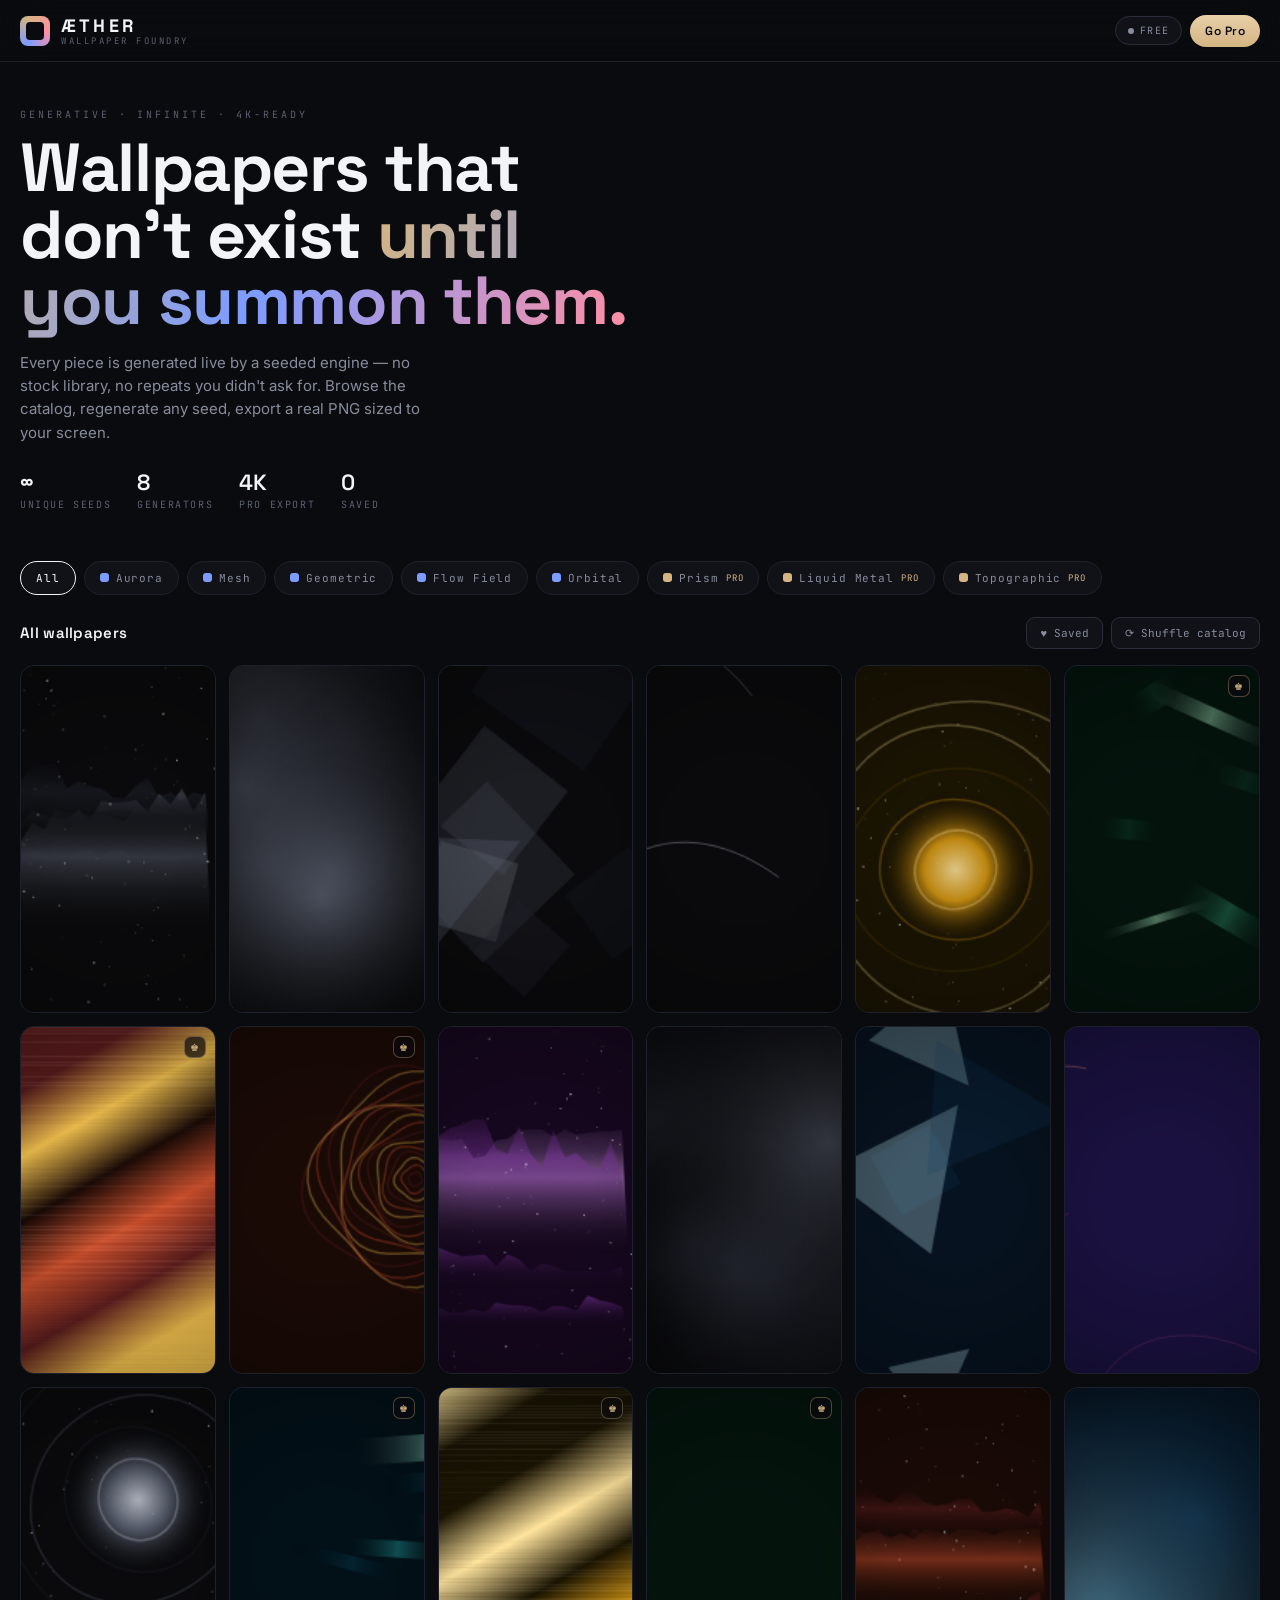
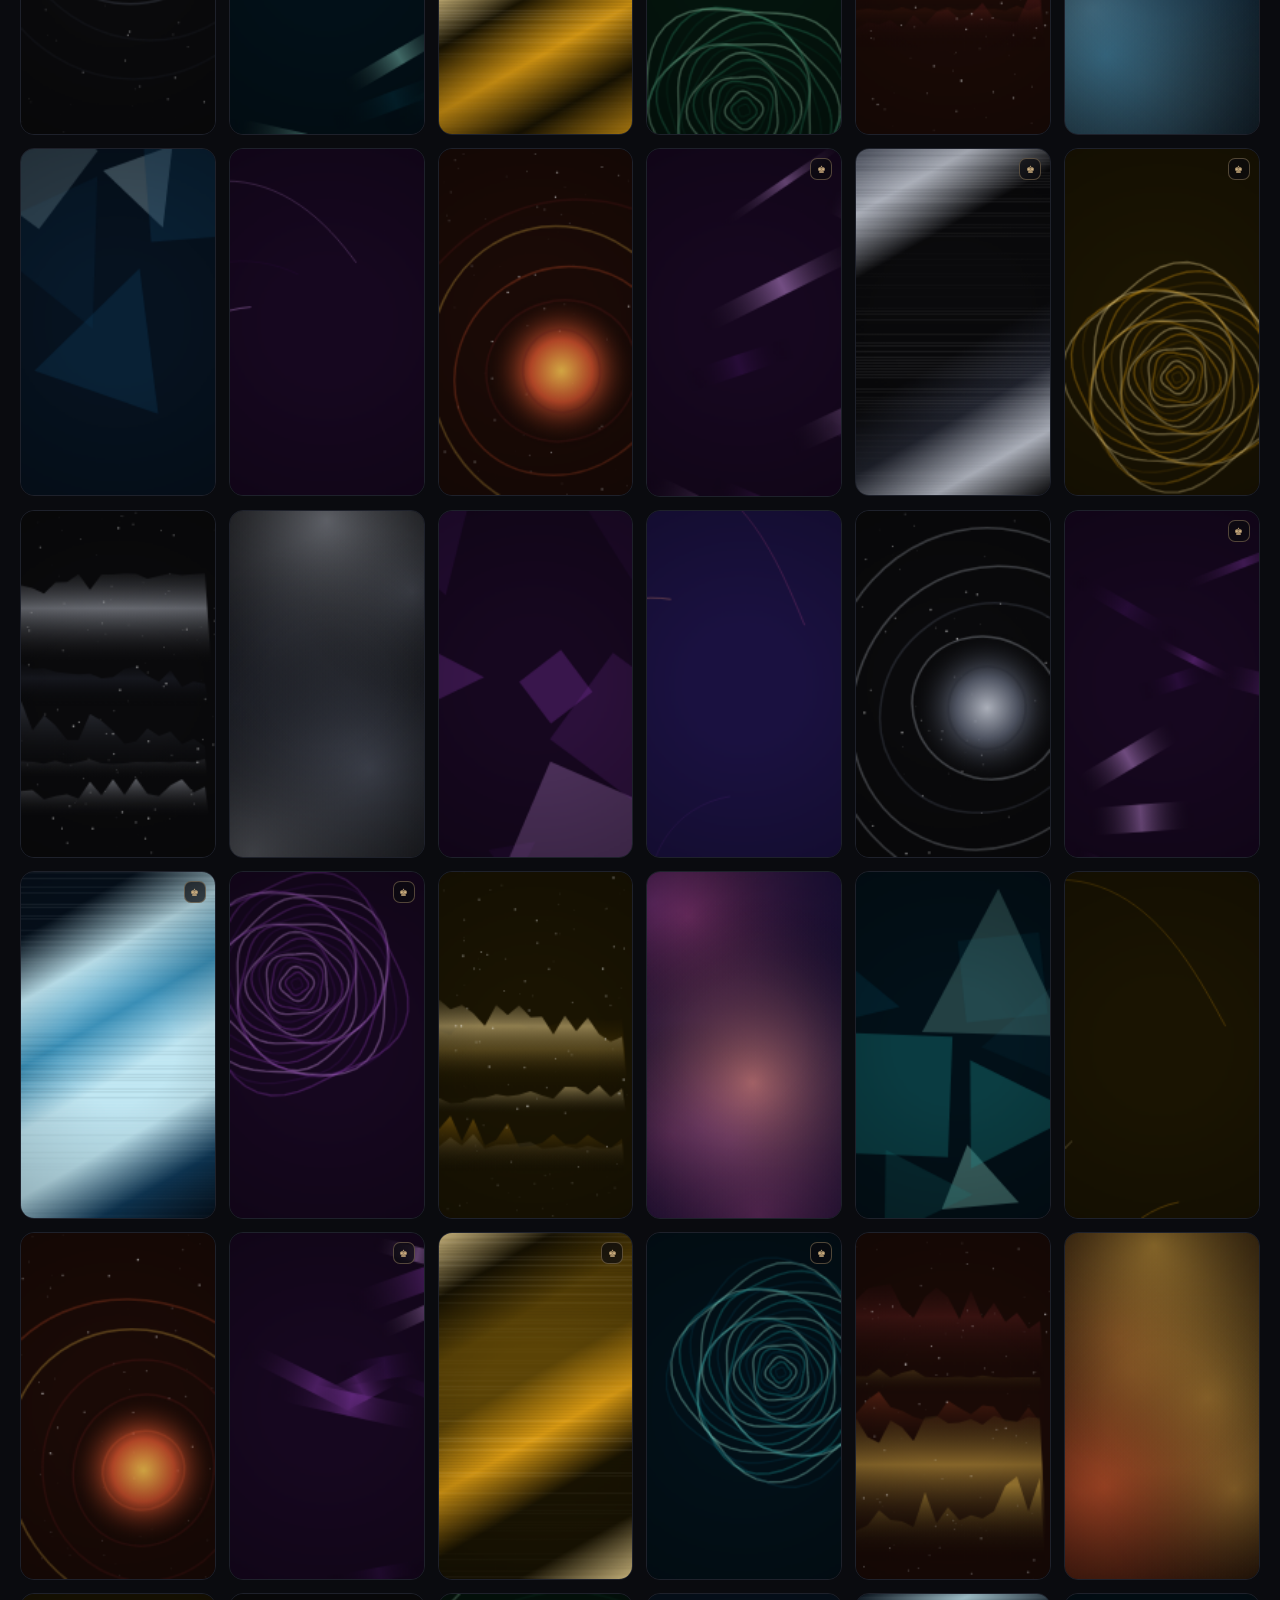
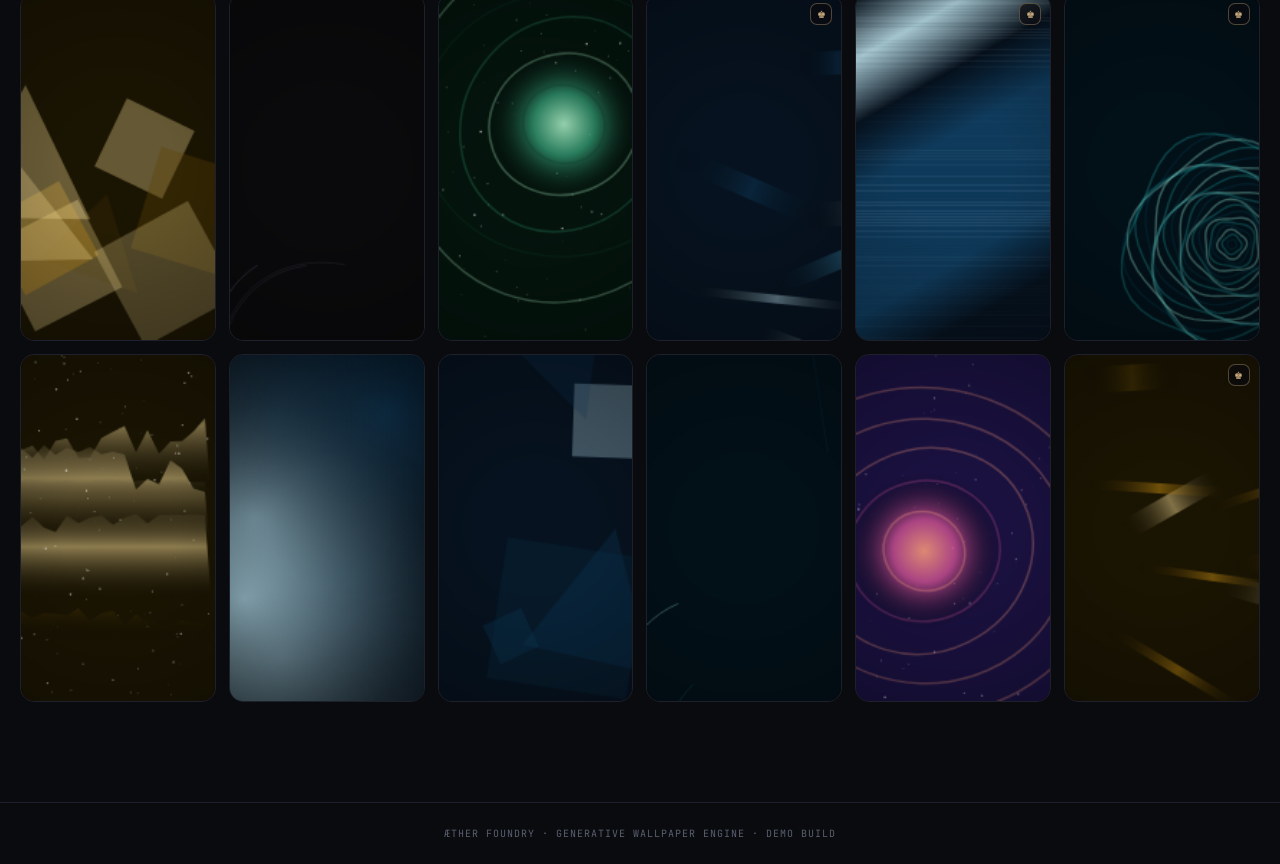
==== index.html @ 94f4d995 "Fix ÆTHER Wallpaper Foundry: load fonts and repair Saved view - Move the Google Fonts @import to the" ====
<!DOCTYPE html>
<html lang="en">
<head>
<meta charset="UTF-8">
<meta name="viewport" content="width=device-width, initial-scale=1.0">
<title>ÆTHER — Wallpaper Foundry</title>
<style>
  @import url('https://fonts.googleapis.com/css2?family=Space+Grotesk:wght@400;500;600;700&family=Inter:wght@400;500;600&family=JetBrains+Mono:wght@400;500&display=swap');
  :root{
    --bg:#0a0b0f; --bg2:#101218; --line:#1e212b; --line2:#2a2e3a;
    --ink:#f3f4f7; --mut:#878d9c; --mut2:#5a6070;
    --gold:#d4b483; --acc:#7c9cff;
    --rad:14px;
    --f-d:"Space Grotesk",-apple-system,sans-serif;
    --f-b:"Inter",-apple-system,sans-serif;
    --f-m:"JetBrains Mono",ui-monospace,monospace;
  }
  *{margin:0;padding:0;box-sizing:border-box}
  html{-webkit-text-size-adjust:100%}
  body{background:var(--bg);color:var(--ink);font-family:var(--f-b);overflow-x:hidden;-webkit-font-smoothing:antialiased}
  ::selection{background:var(--gold);color:#000}

  /* header */
  header{position:sticky;top:0;z-index:40;background:rgba(10,11,15,.82);backdrop-filter:blur(20px);border-bottom:1px solid var(--line);padding:14px 20px;display:flex;align-items:center;justify-content:space-between;gap:12px}
  .brand{display:flex;align-items:center;gap:11px}
  .logo{width:30px;height:30px;border-radius:8px;background:conic-gradient(from 210deg,#7c9cff,#d4b483,#ff8fa3,#7c9cff);position:relative}
  .logo::after{content:"";position:absolute;inset:6px;border-radius:4px;background:var(--bg)}
  .bname{font-family:var(--f-d);font-weight:700;font-size:18px;letter-spacing:.18em}
  .bsub{font-family:var(--f-m);font-size:9px;color:var(--mut2);letter-spacing:.28em;margin-top:-2px}
  .hbtns{display:flex;gap:8px;align-items:center}
  .pill{font-family:var(--f-m);font-size:10px;letter-spacing:.12em;padding:7px 12px;border-radius:99px;border:1px solid var(--line2);color:var(--mut);background:var(--bg2);display:flex;align-items:center;gap:6px}
  .pill.is-pro{border-color:var(--gold);color:var(--gold)}
  .upg{cursor:pointer;font-family:var(--f-d);font-weight:600;font-size:12px;letter-spacing:.04em;padding:8px 15px;border-radius:99px;border:none;color:#0a0b0f;background:linear-gradient(180deg,#e8d0a8,#d4b483);transition:transform .15s,box-shadow .2s}
  .upg:hover{transform:translateY(-1px);box-shadow:0 6px 22px -8px rgba(212,180,131,.6)}
  .upg:focus-visible,button:focus-visible,.chip:focus-visible{outline:2px solid var(--acc);outline-offset:2px}

  /* hero */
  .hero{padding:46px 20px 26px;max-width:1340px;margin:0 auto;position:relative}
  .eyebrow{font-family:var(--f-m);font-size:10px;letter-spacing:.3em;color:var(--mut2);margin-bottom:14px}
  h1{font-family:var(--f-d);font-weight:700;font-size:clamp(34px,7vw,68px);line-height:.98;letter-spacing:-.02em;max-width:14ch}
  h1 em{font-style:normal;background:linear-gradient(110deg,#d4b483,#7c9cff,#ff8fa3);-webkit-background-clip:text;background-clip:text;color:transparent}
  .lede{color:var(--mut);font-size:15px;max-width:48ch;margin-top:16px;line-height:1.55}
  .stats{display:flex;gap:26px;margin-top:24px;flex-wrap:wrap}
  .stat .n{font-family:var(--f-d);font-weight:600;font-size:22px}
  .stat .l{font-family:var(--f-m);font-size:10px;letter-spacing:.16em;color:var(--mut2);margin-top:2px}

  /* category rail */
  .rail{display:flex;gap:8px;padding:6px 20px 0;max-width:1340px;margin:18px auto 0;overflow-x:auto;scrollbar-width:none}
  .rail::-webkit-scrollbar{display:none}
  .chip{flex:none;cursor:pointer;font-family:var(--f-m);font-size:11px;letter-spacing:.08em;padding:9px 15px;border-radius:99px;border:1px solid var(--line);background:var(--bg2);color:var(--mut);white-space:nowrap;transition:.18s;display:flex;align-items:center;gap:7px}
  .chip[data-on="1"]{color:var(--ink);border-color:var(--ink)}
  .chip .lk{font-size:9px;color:var(--gold)}
  .chip .sw{width:9px;height:9px;border-radius:3px}

  /* grid */
  .wrap{max-width:1340px;margin:0 auto;padding:22px 20px 90px}
  .bar{display:flex;align-items:center;justify-content:space-between;margin-bottom:16px;gap:12px;flex-wrap:wrap}
  .bar h2{font-family:var(--f-d);font-weight:600;font-size:15px;letter-spacing:.02em}
  .bar .ct{font-family:var(--f-m);font-size:11px;color:var(--mut2)}
  .ctrl{display:flex;gap:8px}
  .gbtn{cursor:pointer;font-family:var(--f-m);font-size:11px;padding:8px 13px;border-radius:9px;border:1px solid var(--line2);background:var(--bg2);color:var(--mut);transition:.15s}
  .gbtn:hover{color:var(--ink);border-color:var(--ink)}
  .gbtn[data-on="1"]{color:var(--ink);border-color:var(--ink)}
  .grid{display:grid;grid-template-columns:repeat(auto-fill,minmax(168px,1fr));gap:13px}
  .card{position:relative;aspect-ratio:9/16;border-radius:var(--rad);overflow:hidden;cursor:pointer;border:1px solid var(--line);background:var(--bg2);transition:transform .2s,border-color .2s}
  .card:hover{transform:translateY(-3px);border-color:var(--line2)}
  .card canvas{width:100%;height:100%;display:block}
  .card .meta{position:absolute;left:0;right:0;bottom:0;padding:9px 10px;background:linear-gradient(0deg,rgba(0,0,0,.72),transparent);display:flex;justify-content:space-between;align-items:flex-end;opacity:0;transition:.2s}
  .card:hover .meta{opacity:1}
  .card .id{font-family:var(--f-m);font-size:10px;letter-spacing:.06em}
  .card .tg{font-family:var(--f-m);font-size:8.5px;color:var(--gold);letter-spacing:.1em}
  .card .lock{position:absolute;top:9px;right:9px;width:22px;height:22px;border-radius:7px;background:rgba(10,11,15,.7);backdrop-filter:blur(6px);display:grid;place-items:center;font-size:10px;color:var(--gold);border:1px solid rgba(212,180,131,.35)}
  .card .fav{position:absolute;top:9px;left:9px;width:22px;height:22px;border-radius:7px;background:rgba(10,11,15,.55);backdrop-filter:blur(6px);display:grid;place-items:center;font-size:11px;opacity:0;transition:.15s;color:#fff}
  .card:hover .fav{opacity:1}
  .card .fav[data-f="1"]{opacity:1;color:#ff8fa3}
  .sentinel{height:10px}

  /* modal */
  .ov{position:fixed;inset:0;z-index:60;background:rgba(5,6,9,.86);backdrop-filter:blur(10px);display:none;align-items:center;justify-content:center;padding:20px}
  .ov[data-open="1"]{display:flex}
  .sheet{width:min(940px,100%);max-height:92vh;background:var(--bg2);border:1px solid var(--line2);border-radius:18px;overflow:hidden;display:grid;grid-template-columns:1fr 300px}
  .pv{background:#000;display:grid;place-items:center;position:relative;min-height:300px}
  .pv canvas{max-width:100%;max-height:88vh;display:block}
  .info{padding:22px;display:flex;flex-direction:column;gap:16px;overflow-y:auto}
  .info h3{font-family:var(--f-d);font-weight:600;font-size:19px;letter-spacing:.01em}
  .kv{display:flex;justify-content:space-between;font-family:var(--f-m);font-size:11px;padding:9px 0;border-bottom:1px solid var(--line)}
  .kv span:first-child{color:var(--mut2)}
  .res{display:grid;grid-template-columns:1fr 1fr;gap:8px}
  .ro{cursor:pointer;border:1px solid var(--line2);background:var(--bg);border-radius:10px;padding:11px;text-align:left;transition:.15s;position:relative}
  .ro:hover{border-color:var(--ink)}
  .ro .rl{font-family:var(--f-d);font-weight:600;font-size:13px}
  .ro .rd{font-family:var(--f-m);font-size:9.5px;color:var(--mut2);margin-top:3px}
  .ro .pr{position:absolute;top:9px;right:9px;font-size:9px;color:var(--gold)}
  .ro.locked{opacity:.55}
  .dl{cursor:pointer;width:100%;font-family:var(--f-d);font-weight:600;font-size:14px;padding:13px;border-radius:11px;border:none;background:var(--ink);color:#0a0b0f;transition:.15s}
  .dl:hover{background:#fff}
  .row2{display:flex;gap:8px}
  .gst{flex:1;cursor:pointer;font-family:var(--f-m);font-size:11px;padding:11px;border-radius:10px;border:1px solid var(--line2);background:var(--bg);color:var(--mut);transition:.15s}
  .gst:hover{color:var(--ink);border-color:var(--ink)}
  .x{position:absolute;top:13px;right:13px;z-index:2;cursor:pointer;width:30px;height:30px;border-radius:9px;background:rgba(10,11,15,.6);border:1px solid var(--line2);color:var(--ink);font-size:15px;display:grid;place-items:center}

  /* paywall */
  .pw{width:min(440px,100%);background:var(--bg2);border:1px solid var(--gold);border-radius:18px;overflow:hidden;position:relative}
  .pw .top{padding:26px 24px 20px;background:radial-gradient(120% 90% at 50% 0%,rgba(212,180,131,.16),transparent);text-align:center}
  .pw .crown{font-size:26px}
  .pw h3{font-family:var(--f-d);font-weight:700;font-size:23px;margin-top:8px;letter-spacing:.01em}
  .pw .sub{color:var(--mut);font-size:13px;margin-top:6px}
  .pw .feats{padding:4px 24px 8px;display:flex;flex-direction:column;gap:11px}
  .feat{display:flex;gap:11px;align-items:flex-start;font-size:13px;color:var(--ink)}
  .feat .ic{color:var(--gold);font-family:var(--f-m);margin-top:1px}
  .feat small{color:var(--mut2);display:block;font-size:11px;margin-top:1px}
  .plans{padding:14px 24px;display:flex;flex-direction:column;gap:9px}
  .plan{cursor:pointer;border:1px solid var(--line2);background:var(--bg);border-radius:12px;padding:13px 15px;display:flex;justify-content:space-between;align-items:center;transition:.15s}
  .plan[data-sel="1"]{border-color:var(--gold);background:rgba(212,180,131,.07)}
  .plan .pn{font-family:var(--f-d);font-weight:600;font-size:14px}
  .plan .pp small{color:var(--mut2);font-family:var(--f-m);font-size:10px}
  .plan .pp b{font-family:var(--f-d);font-size:16px}
  .plan .tag{font-family:var(--f-m);font-size:8.5px;color:var(--gold);border:1px solid var(--gold);border-radius:99px;padding:2px 7px;letter-spacing:.1em}
  .pw .cta{margin:6px 24px 14px;cursor:pointer;width:calc(100% - 48px);font-family:var(--f-d);font-weight:700;font-size:15px;padding:14px;border-radius:12px;border:none;color:#0a0b0f;background:linear-gradient(180deg,#e8d0a8,#d4b483)}
  .pw .fine{text-align:center;font-size:10.5px;color:var(--mut2);padding:0 24px 20px;line-height:1.5}

  .toast{position:fixed;bottom:22px;left:50%;transform:translateX(-50%) translateY(20px);background:var(--ink);color:#0a0b0f;font-family:var(--f-d);font-weight:600;font-size:13px;padding:12px 20px;border-radius:99px;z-index:80;opacity:0;transition:.25s;pointer-events:none;display:flex;gap:8px;align-items:center}
  .toast[data-on="1"]{opacity:1;transform:translateX(-50%) translateY(0)}

  footer{border-top:1px solid var(--line);padding:24px 20px;text-align:center;font-family:var(--f-m);font-size:10px;color:var(--mut2);letter-spacing:.1em}

  @media(max-width:680px){
    .sheet{grid-template-columns:1fr;max-height:94vh}
    .pv{min-height:auto;max-height:46vh}
    .pv canvas{max-height:46vh}
    .grid{grid-template-columns:repeat(auto-fill,minmax(140px,1fr));gap:10px}
    .stats{gap:18px}
  }
  @media(prefers-reduced-motion:reduce){*{transition:none!important;animation:none!important}}
</style>
</head>
<body>

<header>
  <div class="brand">
    <div class="logo"></div>
    <div>
      <div class="bname">ÆTHER</div>
      <div class="bsub">WALLPAPER FOUNDRY</div>
    </div>
  </div>
  <div class="hbtns">
    <div class="pill" id="statePill"><span class="sw" style="width:6px;height:6px;border-radius:99px;background:var(--mut)"></span> FREE</div>
    <button class="upg" id="upgBtn">Go Pro</button>
  </div>
</header>

<section class="hero">
  <div class="eyebrow">GENERATIVE · INFINITE · 4K-READY</div>
  <h1>Wallpapers that don't exist <em>until you summon them.</em></h1>
  <p class="lede">Every piece is generated live by a seeded engine — no stock library, no repeats you didn't ask for. Browse the catalog, regenerate any seed, export a real PNG sized to your screen.</p>
  <div class="stats">
    <div class="stat"><div class="n">∞</div><div class="l">UNIQUE SEEDS</div></div>
    <div class="stat"><div class="n" id="catCount">6</div><div class="l">GENERATORS</div></div>
    <div class="stat"><div class="n">4K</div><div class="l">PRO EXPORT</div></div>
    <div class="stat"><div class="n" id="favCount">0</div><div class="l">SAVED</div></div>
  </div>
</section>

<div class="rail" id="rail"></div>

<div class="wrap">
  <div class="bar">
    <div>
      <h2 id="secTitle">All wallpapers</h2>
    </div>
    <div class="ctrl">
      <button class="gbtn" id="favBtn">♥ Saved</button>
      <button class="gbtn" id="shuffleBtn">⟳ Shuffle catalog</button>
    </div>
  </div>
  <div class="grid" id="grid"></div>
  <div class="sentinel" id="sentinel"></div>
</div>

<!-- preview modal -->
<div class="ov" id="ov">
  <div class="sheet" id="sheet">
    <div class="pv">
      <button class="x" id="closeBtn">✕</button>
      <canvas id="pvCanvas"></canvas>
    </div>
    <div class="info">
      <div>
        <div class="tg" id="iTag" style="font-family:var(--f-m);font-size:9px;color:var(--gold);letter-spacing:.16em"></div>
        <h3 id="iName">—</h3>
      </div>
      <div>
        <div class="kv"><span>Seed</span><span id="iSeed">—</span></div>
        <div class="kv"><span>Generator</span><span id="iGen">—</span></div>
        <div class="kv"><span>Palette</span><span id="iPal">—</span></div>
      </div>
      <div>
        <div style="font-family:var(--f-m);font-size:10px;letter-spacing:.14em;color:var(--mut2);margin-bottom:8px">EXPORT RESOLUTION</div>
        <div class="res" id="resGrid"></div>
      </div>
      <button class="dl" id="dlBtn">Download wallpaper</button>
      <div class="row2">
        <button class="gst" id="regenBtn">⟳ Regenerate seed</button>
        <button class="gst" id="favBtn2">♥ Save</button>
      </div>
    </div>
  </div>
</div>

<!-- paywall -->
<div class="ov" id="pwOv">
  <div class="pw">
    <button class="x" id="pwClose">✕</button>
    <div class="top">
      <div class="crown">♚</div>
      <h3>ÆTHER Pro</h3>
      <div class="sub">Unlock the full foundry.</div>
    </div>
    <div class="feats">
      <div class="feat"><span class="ic">✦</span><div>4K & 8K export<small>Free tops out at screen-res 1080p</small></div></div>
      <div class="feat"><span class="ic">✦</span><div>3 exclusive generator packs<small>Prism, Liquid Metal & Topographic</small></div></div>
      <div class="feat"><span class="ic">✦</span><div>No watermark, unlimited saves<small>Yours to keep, anywhere</small></div></div>
    </div>
    <div class="plans" id="plans">
      <div class="plan" data-plan="month" data-sel="0">
        <div class="pn">Monthly</div>
        <div class="pp"><b>$3.99</b><small>/mo</small></div>
      </div>
      <div class="plan" data-plan="year" data-sel="1">
        <div class="pn">Yearly <span class="tag">SAVE 58%</span></div>
        <div class="pp"><b>$19.99</b><small>/yr</small></div>
      </div>
      <div class="plan" data-plan="life" data-sel="0">
        <div class="pn">Lifetime</div>
        <div class="pp"><b>$39.99</b><small>once</small></div>
      </div>
    </div>
    <button class="cta" id="pwCta">Unlock Pro</button>
    <div class="fine">Demo build — no real payment is processed. “Unlock” simulates a successful purchase so you can try every Pro feature.</div>
  </div>
</div>

<div class="toast" id="toast"></div>

<footer>ÆTHER FOUNDRY · GENERATIVE WALLPAPER ENGINE · DEMO BUILD</footer>

<script>
/* ---------- seeded RNG ---------- */
function mulberry32(a){return function(){a|=0;a=a+0x6D2B79F5|0;let t=Math.imul(a^a>>>15,1|a);t=t+Math.imul(t^t>>>7,61|t)^t;return((t^t>>>14)>>>0)/4294967296}}
function rngFor(seed){let h=2166136261;const s=String(seed);for(let i=0;i<s.length;i++){h^=s.charCodeAt(i);h=Math.imul(h,16777619)}return mulberry32(h>>>0)}

/* ---------- palettes ---------- */
const PALETTES=[
  {n:"Nebula",c:["#1a1140","#5b2a86","#c44d8f","#ff9e7d"]},
  {n:"Glacier",c:["#06121f","#0f3b5c","#3a8fb7","#bfe6f2"]},
  {n:"Ember",c:["#1a0a06","#5c1d1d","#c94f2c","#f2c14e"]},
  {n:"Verdant",c:["#04140d","#0e3b2a","#2f8f6b","#aef0c8"]},
  {n:"Monolith",c:["#0a0a0c","#222530","#5a6070","#c7ccd8"]},
  {n:"Orchid",c:["#16071f","#3d1457","#8a3ab0","#e6a6ff"]},
  {n:"Solar",c:["#1a1402","#5c4406","#d99a13","#ffe49c"]},
  {n:"Tidal",c:["#021018","#073a4a","#1f9c9c","#9ef2e0"]},
];

/* ---------- generators ---------- */
const GENS={
  aurora:(ctx,w,h,rng,pal)=>{
    g(ctx,w,h,pal[0]);
    for(let i=0;i<5;i++){
      const cy=h*(0.2+rng()*0.6), amp=h*(0.08+rng()*0.16), col=pal[1+Math.floor(rng()*3)];
      const grd=ctx.createLinearGradient(0,cy-amp,0,cy+amp);
      grd.addColorStop(0,"transparent");grd.addColorStop(.5,col);grd.addColorStop(1,"transparent");
      ctx.globalAlpha=.5;ctx.fillStyle=grd;ctx.beginPath();ctx.moveTo(0,cy);
      for(let x=0;x<=w;x+=8){ctx.lineTo(x,cy+Math.sin(x*0.006+i*1.7+rng())*amp*0.6)}
      ctx.lineTo(w,cy+amp*2);ctx.lineTo(0,cy+amp*2);ctx.closePath();ctx.fill();
    }
    ctx.globalAlpha=1;stars(ctx,w,h,rng,140);
  },
  mesh:(ctx,w,h,rng,pal)=>{
    g(ctx,w,h,pal[0]);
    for(let i=0;i<7;i++){
      const x=rng()*w,y=rng()*h,r=(0.3+rng()*0.5)*Math.max(w,h),col=pal[1+Math.floor(rng()*3)];
      const grd=ctx.createRadialGradient(x,y,0,x,y,r);
      grd.addColorStop(0,col);grd.addColorStop(1,"transparent");
      ctx.globalAlpha=.55;ctx.fillStyle=grd;ctx.fillRect(0,0,w,h);
    }
    ctx.globalAlpha=1;
  },
  geometric:(ctx,w,h,rng,pal)=>{
    g(ctx,w,h,pal[0]);
    const n=Math.floor(5+rng()*4);
    for(let i=0;i<n;i++){
      ctx.save();ctx.translate(rng()*w,rng()*h);ctx.rotate(rng()*Math.PI);
      ctx.globalAlpha=.16+rng()*.22;ctx.fillStyle=pal[1+Math.floor(rng()*3)];
      const s=(0.2+rng()*0.55)*Math.min(w,h);
      if(rng()>.5){ctx.fillRect(-s/2,-s/2,s,s)}
      else{ctx.beginPath();ctx.moveTo(0,-s/2);ctx.lineTo(s/2,s/2);ctx.lineTo(-s/2,s/2);ctx.closePath();ctx.fill()}
      ctx.restore();
    }
    ctx.globalAlpha=1;
  },
  flow:(ctx,w,h,rng,pal)=>{
    g(ctx,w,h,pal[0]);
    ctx.lineWidth=1;const lines=Math.floor(w*h/9000);
    for(let i=0;i<lines;i++){
      let x=rng()*w,y=rng()*h;ctx.strokeStyle=pal[1+Math.floor(rng()*3)];ctx.globalAlpha=.18+rng()*.2;
      ctx.beginPath();ctx.moveTo(x,y);
      for(let s=0;s<28;s++){const a=(Math.sin(x*0.004)+Math.cos(y*0.004))*Math.PI;x+=Math.cos(a)*7;y+=Math.sin(a)*7;ctx.lineTo(x,y)}
      ctx.stroke();
    }
    ctx.globalAlpha=1;
  },
  orbital:(ctx,w,h,rng,pal)=>{
    g(ctx,w,h,pal[0]);stars(ctx,w,h,rng,90);
    const cx=w*(0.3+rng()*0.4),cy=h*(0.3+rng()*0.4);
    const sun=ctx.createRadialGradient(cx,cy,0,cx,cy,Math.min(w,h)*0.4);
    sun.addColorStop(0,pal[3]);sun.addColorStop(.4,pal[2]);sun.addColorStop(1,"transparent");
    ctx.globalAlpha=.85;ctx.fillStyle=sun;ctx.fillRect(0,0,w,h);ctx.globalAlpha=1;
    for(let i=0;i<5;i++){ctx.strokeStyle=pal[1+Math.floor(rng()*3)];ctx.globalAlpha=.3;ctx.lineWidth=1.5;
      ctx.beginPath();ctx.ellipse(cx,cy,(0.2+i*0.16)*w,(0.12+i*0.1)*h,rng()*Math.PI,0,Math.PI*2);ctx.stroke()}
    ctx.globalAlpha=1;
  },
  /* PRO packs */
  prism:(ctx,w,h,rng,pal)=>{
    g(ctx,w,h,pal[0]);
    const bands=Math.floor(6+rng()*5);
    for(let i=0;i<bands;i++){
      ctx.save();ctx.translate(rng()*w,rng()*h);ctx.rotate((rng()-.5)*1.2);
      const grd=ctx.createLinearGradient(0,0,(0.4+rng()*0.6)*w,0);
      grd.addColorStop(0,"transparent");grd.addColorStop(.5,pal[1+Math.floor(rng()*3)]);grd.addColorStop(1,"transparent");
      ctx.globalAlpha=.45;ctx.fillStyle=grd;ctx.fillRect(0,0,w,(0.02+rng()*0.06)*h);ctx.restore();
    }
    ctx.globalAlpha=1;
  },
  metal:(ctx,w,h,rng,pal)=>{
    const grd=ctx.createLinearGradient(0,0,w,h);
    for(let i=0;i<8;i++)grd.addColorStop(i/7,pal[Math.floor(rng()*4)]);
    ctx.fillStyle=grd;ctx.fillRect(0,0,w,h);
    for(let y=0;y<h;y+=2){ctx.globalAlpha=.04+Math.sin(y*0.05+rng())*0.03;ctx.fillStyle=rng()>.5?"#fff":"#000";ctx.fillRect(0,y,w,1)}
    ctx.globalAlpha=1;
  },
  topo:(ctx,w,h,rng,pal)=>{
    g(ctx,w,h,pal[0]);ctx.lineWidth=1.4;
    const rings=Math.floor(14+rng()*10),cx=rng()*w,cy=rng()*h;
    for(let i=0;i<rings;i++){ctx.strokeStyle=pal[1+(i%3)];ctx.globalAlpha=.35;
      ctx.beginPath();
      for(let a=0;a<=Math.PI*2+0.1;a+=0.12){const rr=(i+1)*Math.min(w,h)/rings*0.55*(1+Math.sin(a*4+i)*0.08);ctx.lineTo(cx+Math.cos(a)*rr,cy+Math.sin(a)*rr)}
      ctx.stroke();}
    ctx.globalAlpha=1;
  }
};
function g(ctx,w,h,c){ctx.fillStyle=c;ctx.fillRect(0,0,w,h)}
function stars(ctx,w,h,rng,n){for(let i=0;i<n;i++){ctx.globalAlpha=rng()*.8;ctx.fillStyle="#fff";const r=rng()*1.3;ctx.fillRect(rng()*w,rng()*h,r,r)}ctx.globalAlpha=1}

/* ---------- catalog meta ---------- */
const CATS=[
  {id:"aurora",name:"Aurora",pro:false},
  {id:"mesh",name:"Mesh",pro:false},
  {id:"geometric",name:"Geometric",pro:false},
  {id:"flow",name:"Flow Field",pro:false},
  {id:"orbital",name:"Orbital",pro:false},
  {id:"prism",name:"Prism",pro:true},
  {id:"metal",name:"Liquid Metal",pro:true},
  {id:"topo",name:"Topographic",pro:true},
];
const NAMES=["Drift","Halcyon","Vesper","Cinder","Lumen","Onyx","Pallas","Zephyr","Astra","Mirage","Cobalt","Solace","Nocturne","Quill","Ravel","Tundra","Vellum","Wisp","Ember","Cyan","Slate","Aurora","Helix","Polar","Dune","Echo","Flux","Glint","Haze","Iris"];

function makeItem(catId,i){
  const cat=CATS.find(c=>c.id===catId);
  const seed=catId+"-"+(1000+i*37%9000)+"-"+i;
  const rng=rngFor(seed);
  const pal=PALETTES[Math.floor(rng()*PALETTES.length)];
  const name=NAMES[Math.floor(rng()*NAMES.length)]+" "+(Math.floor(rng()*900)+100);
  return {seed,catId,catName:cat.name,pro:cat.pro,pal,name};
}

/* ---------- render ---------- */
function paint(canvas,item,w,h){
  canvas.width=w;canvas.height=h;
  const ctx=canvas.getContext("2d");
  const rng=rngFor(item.seed);
  GENS[item.catId](ctx,w,h,rng,item.pal.c);
  // subtle vignette
  const v=ctx.createRadialGradient(w/2,h/2,Math.min(w,h)*0.3,w/2,h/2,Math.max(w,h)*0.75);
  v.addColorStop(0,"transparent");v.addColorStop(1,"rgba(0,0,0,0.35)");
  ctx.fillStyle=v;ctx.fillRect(0,0,w,h);
}

/* ---------- state ---------- */
let isPro=false, filter="all", showFav=false;
let favs=new Set(), loaded=0, items=[], selected=null, selPlan="year", catShift=0;
const PAGE=18;

/* favs store full item by seed */
const favStore=new Map();

function buildCatalog(){
  if(showFav){
    // rebuild straight from the saved items, keyed by their exact seed
    items=[...favs].map(s=>favStore.get(s)).filter(Boolean);
    return;
  }
  items=[];
  let pool = filter==="all" ? CATS : CATS.filter(c=>c.id===filter);
  // generate a big virtual catalog deterministically
  for(let i=0;i<240;i++){
    const cat=pool[(i+catShift)%pool.length];
    items.push(makeItem(cat.id, i*7+catShift));
  }
}

const grid=document.getElementById("grid");
function renderRail(){
  const rail=document.getElementById("rail");
  rail.innerHTML="";
  const all=document.createElement("button");
  all.className="chip";all.dataset.on=filter==="all"&&!showFav?"1":"0";all.textContent="All";
  all.onclick=()=>{filter="all";showFav=false;reset()};rail.appendChild(all);
  CATS.forEach(c=>{
    const b=document.createElement("button");b.className="chip";b.dataset.on=filter===c.id&&!showFav?"1":"0";
    b.innerHTML=`<span class="sw"></span>${c.name}${c.pro?' <span class="lk">PRO</span>':''}`;
    b.querySelector('.sw').style.background = c.pro?'var(--gold)':'#7c9cff';
    b.onclick=()=>{filter=c.id;showFav=false;reset()};rail.appendChild(b);
  });
}

function cardEl(item){
  const c=document.createElement("div");c.className="card";
  const cv=document.createElement("canvas");
  c.appendChild(cv);
  paint(cv,item,135,240);
  const locked=item.pro&&!isPro;
  const meta=document.createElement("div");meta.className="meta";
  meta.innerHTML=`<div><div class="id">${item.name}</div></div><div class="tg">${item.catName.toUpperCase()}</div>`;
  c.appendChild(meta);
  if(locked){const lk=document.createElement("div");lk.className="lock";lk.textContent="♚";c.appendChild(lk)}
  const fav=document.createElement("div");fav.className="fav";fav.dataset.f=favs.has(item.seed)?"1":"0";fav.textContent="♥";
  fav.onclick=e=>{e.stopPropagation();toggleFav(item);fav.dataset.f=favs.has(item.seed)?"1":"0";if(showFav)reset()};
  c.appendChild(fav);
  c.onclick=()=>locked?openPaywall():openPreview(item);
  return c;
}

function loadMore(){
  const slice=items.slice(loaded,loaded+PAGE);
  slice.forEach(it=>grid.appendChild(cardEl(it)));
  loaded+=slice.length;
}
function reset(){
  buildCatalog();loaded=0;grid.innerHTML="";
  document.getElementById("secTitle").textContent= showFav?"Saved wallpapers":(filter==="all"?"All wallpapers":CATS.find(c=>c.id===filter).name);
  document.getElementById("favBtn").dataset.on=showFav?"1":"0";
  if(showFav&&items.length===0){grid.innerHTML='<div style="grid-column:1/-1;text-align:center;color:var(--mut2);font-family:var(--f-m);font-size:12px;padding:50px">No saved wallpapers yet. Tap ♥ on any piece.</div>'}
  else loadMore();
  renderRail();
}

/* infinite scroll */
new IntersectionObserver(es=>{es.forEach(e=>{if(e.isIntersecting&&!showFav&&loaded<items.length)loadMore()})},{rootMargin:"600px"}).observe(document.getElementById("sentinel"));

/* favs */
function toggleFav(item){
  if(favs.has(item.seed)){favs.delete(item.seed);favStore.delete(item.seed)}
  else{favs.add(item.seed);favStore.set(item.seed,item)}
  document.getElementById("favCount").textContent=favs.size;
}

/* ---------- preview ---------- */
const RES=[
  {l:"Phone HD",d:"1080 × 1920",w:1080,h:1920,pro:false},
  {l:"Phone 2K",d:"1440 × 2560",w:1440,h:2560,pro:true},
  {l:"Tablet 4K",d:"2048 × 2732",w:2048,h:2732,pro:true},
  {l:"Desktop 4K",d:"3840 × 2160",w:3840,h:2160,pro:true},
];
let selRes=0;
function openPreview(item){
  selected=item;selRes=0;
  document.getElementById("iName").textContent=item.name;
  document.getElementById("iTag").textContent=item.catName.toUpperCase()+(item.pro?" · PRO":"");
  document.getElementById("iSeed").textContent=item.seed;
  document.getElementById("iGen").textContent=item.catName;
  document.getElementById("iPal").textContent=item.pal.n;
  paint(document.getElementById("pvCanvas"),item,540,960);
  const rg=document.getElementById("resGrid");rg.innerHTML="";
  RES.forEach((r,i)=>{
    const b=document.createElement("button");b.className="ro"+((r.pro&&!isPro)?" locked":"");
    b.innerHTML=`<div class="rl">${r.l}</div><div class="rd">${r.d}</div>${r.pro?'<div class="pr">♚</div>':''}`;
    b.onclick=()=>{ if(r.pro&&!isPro){openPaywall();return} selRes=i;[...rg.children].forEach(c=>c.style.borderColor="");b.style.borderColor="var(--ink)"};
    rg.appendChild(b);
  });
  rg.children[0].style.borderColor="var(--ink)";
  document.getElementById("favBtn2").textContent=favs.has(item.seed)?"♥ Saved":"♥ Save";
  document.getElementById("ov").dataset.open="1";
}
document.getElementById("closeBtn").onclick=()=>document.getElementById("ov").dataset.open="0";
document.getElementById("ov").onclick=e=>{if(e.target.id==="ov")e.currentTarget.dataset.open="0"};
document.getElementById("regenBtn").onclick=()=>{
  // new seed within same generator
  selected=makeItem(selected.catId, Math.floor(Math.random()*9999));
  openPreview(selected);
};
document.getElementById("favBtn2").onclick=()=>{toggleFav(selected);document.getElementById("favBtn2").textContent=favs.has(selected.seed)?"♥ Saved":"♥ Save"};
document.getElementById("dlBtn").onclick=()=>{
  const r=RES[selRes];
  if(r.pro&&!isPro){openPaywall();return}
  const cv=document.createElement("canvas");
  paint(cv,selected,r.w,r.h);
  if(!isPro){ // watermark on free
    const ctx=cv.getContext("2d");ctx.font=`${Math.round(r.w*0.022)}px monospace`;ctx.fillStyle="rgba(255,255,255,0.5)";ctx.textAlign="right";
    ctx.fillText("ÆTHER · made with the free foundry",r.w-r.w*0.04,r.h-r.h*0.025);
  }
  const a=document.createElement("a");a.download=`aether-${selected.name.replace(/\s/g,'-').toLowerCase()}-${r.w}x${r.h}.png`;
  a.href=cv.toDataURL("image/png");a.click();
  toast(isPro?"Exported "+r.d+" ✓":"Downloaded ✓ — upgrade for 4K, no watermark");
};

/* ---------- paywall ---------- */
function openPaywall(){document.getElementById("pwOv").dataset.open="1"}
document.getElementById("upgBtn").onclick=openPaywall;
document.getElementById("pwClose").onclick=()=>document.getElementById("pwOv").dataset.open="0";
document.getElementById("pwOv").onclick=e=>{if(e.target.id==="pwOv")e.currentTarget.dataset.open="0"};
document.querySelectorAll(".plan").forEach(p=>p.onclick=()=>{
  document.querySelectorAll(".plan").forEach(x=>x.dataset.sel="0");p.dataset.sel="1";selPlan=p.dataset.plan;
});
document.getElementById("pwCta").onclick=()=>{
  isPro=true;
  document.getElementById("pwOv").dataset.open="0";
  const sp=document.getElementById("statePill");sp.className="pill is-pro";sp.innerHTML='<span style="font-size:9px">♚</span> PRO';
  document.getElementById("upgBtn").style.display="none";
  toast("Welcome to Pro ♚ — everything unlocked");
  reset();
  if(document.getElementById("ov").dataset.open==="1"&&selected)openPreview(selected);
};

/* ---------- misc ---------- */
document.getElementById("favBtn").onclick=()=>{showFav=!showFav;if(showFav)filter="all";reset()};
document.getElementById("shuffleBtn").onclick=()=>{catShift+=13;showFav=false;reset();toast("Catalog reshuffled")};
let tT;function toast(m){const t=document.getElementById("toast");t.textContent=m;t.dataset.on="1";clearTimeout(tT);tT=setTimeout(()=>t.dataset.on="0",2400)}
document.addEventListener("keydown",e=>{if(e.key==="Escape"){document.getElementById("ov").dataset.open="0";document.getElementById("pwOv").dataset.open="0"}});

document.getElementById("catCount").textContent=CATS.length;
reset();
</script>
</body>
</html>
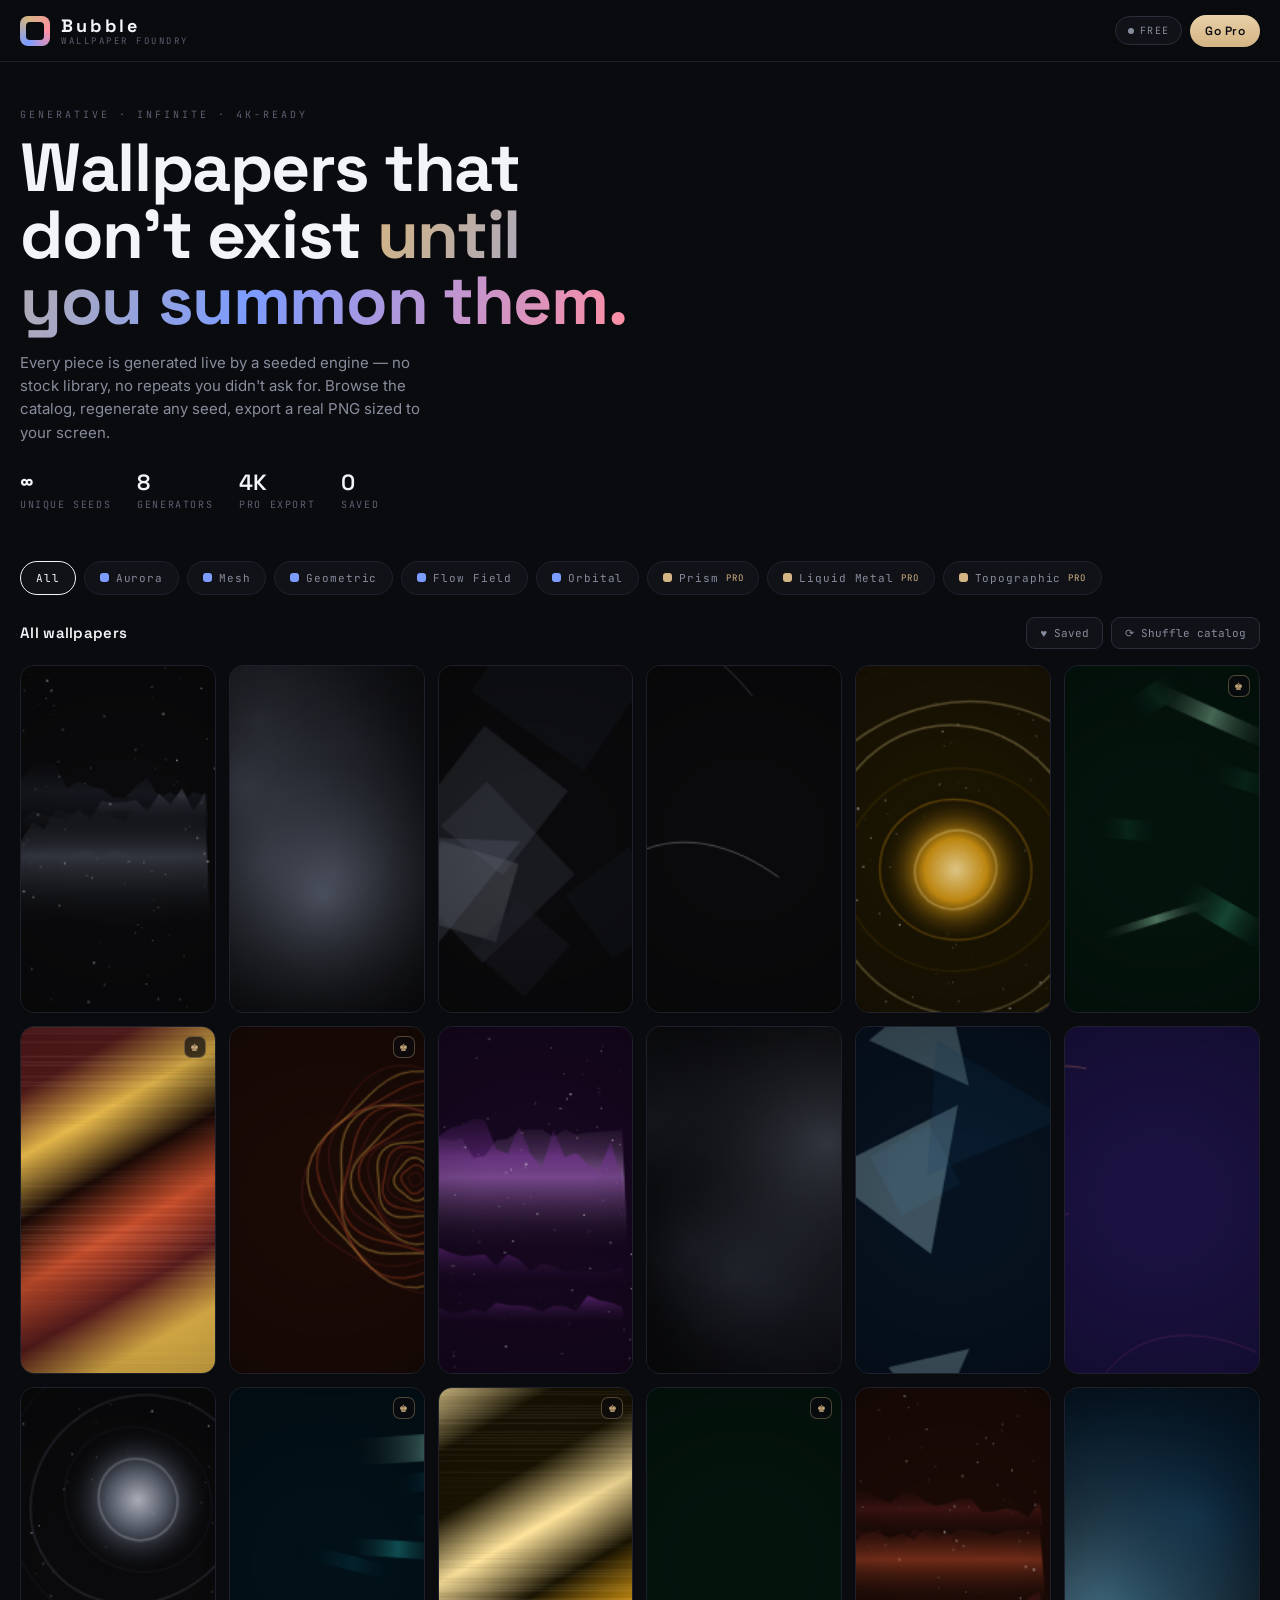
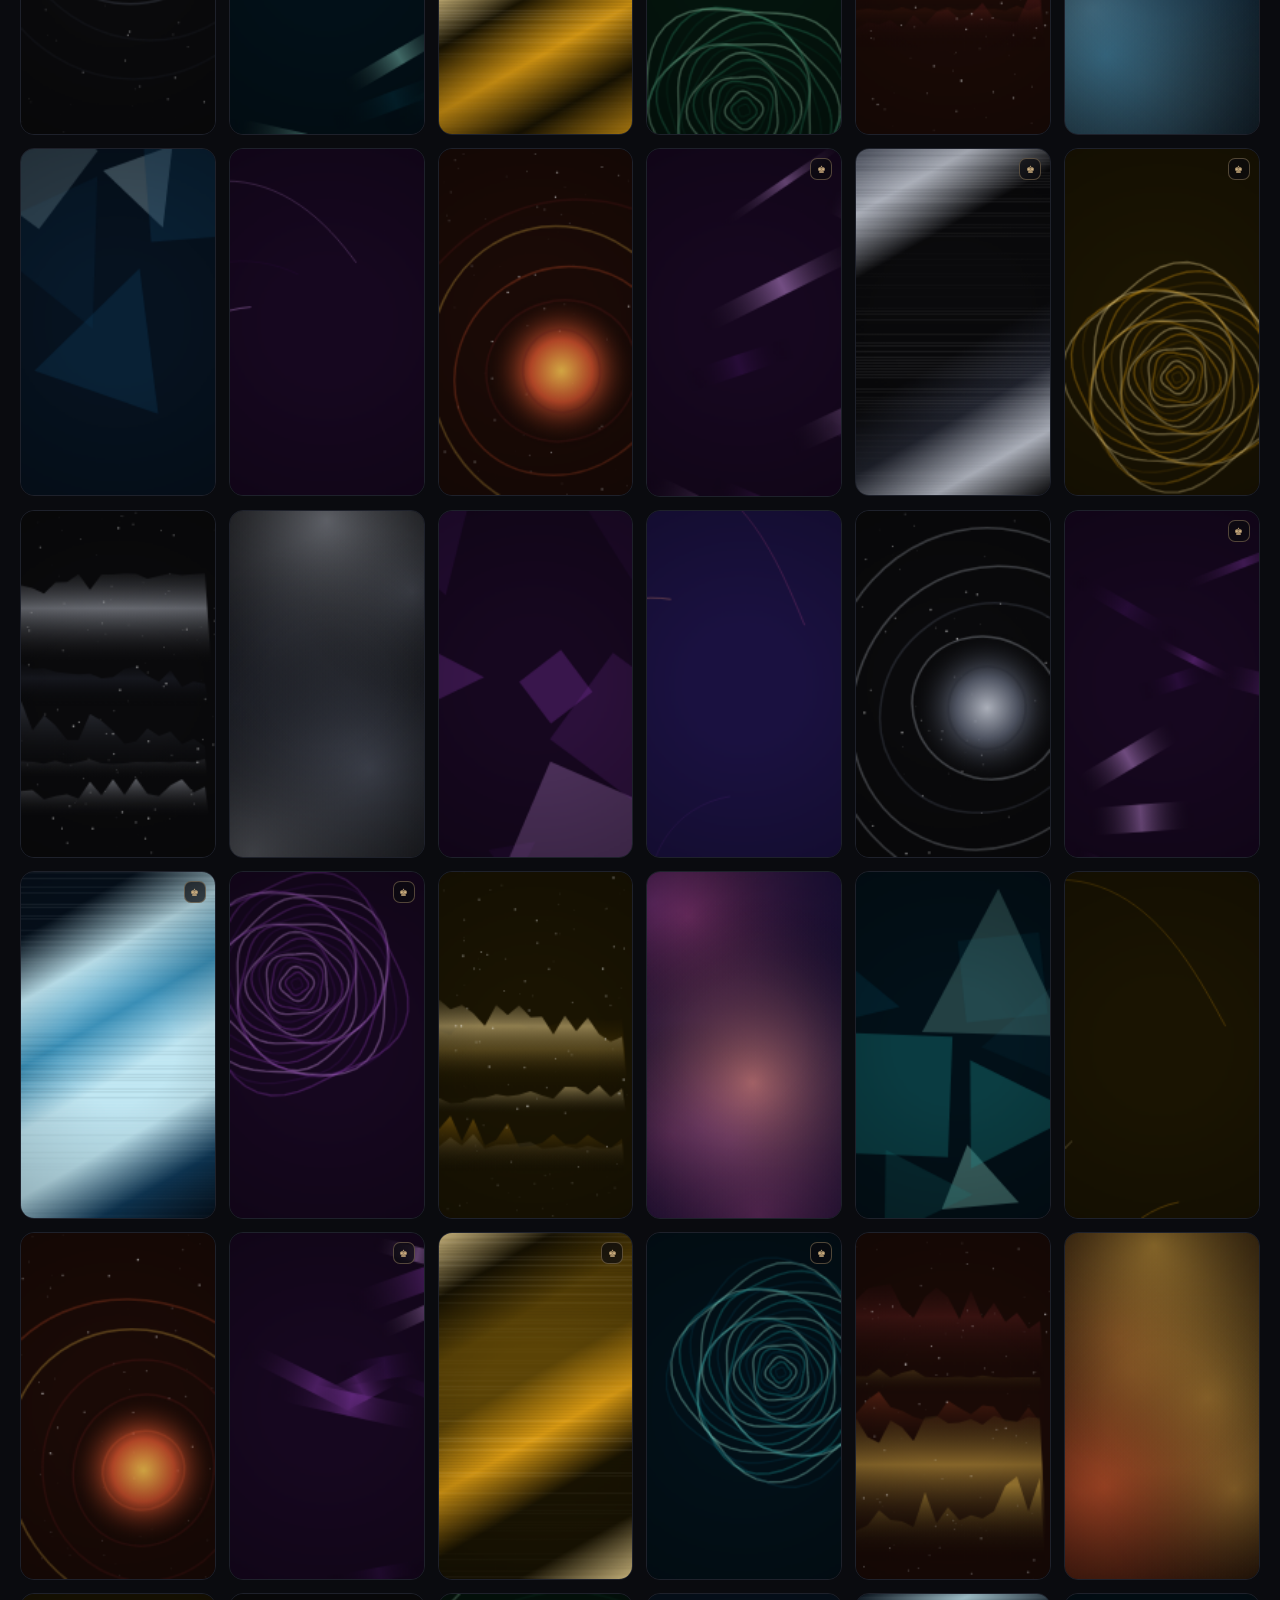
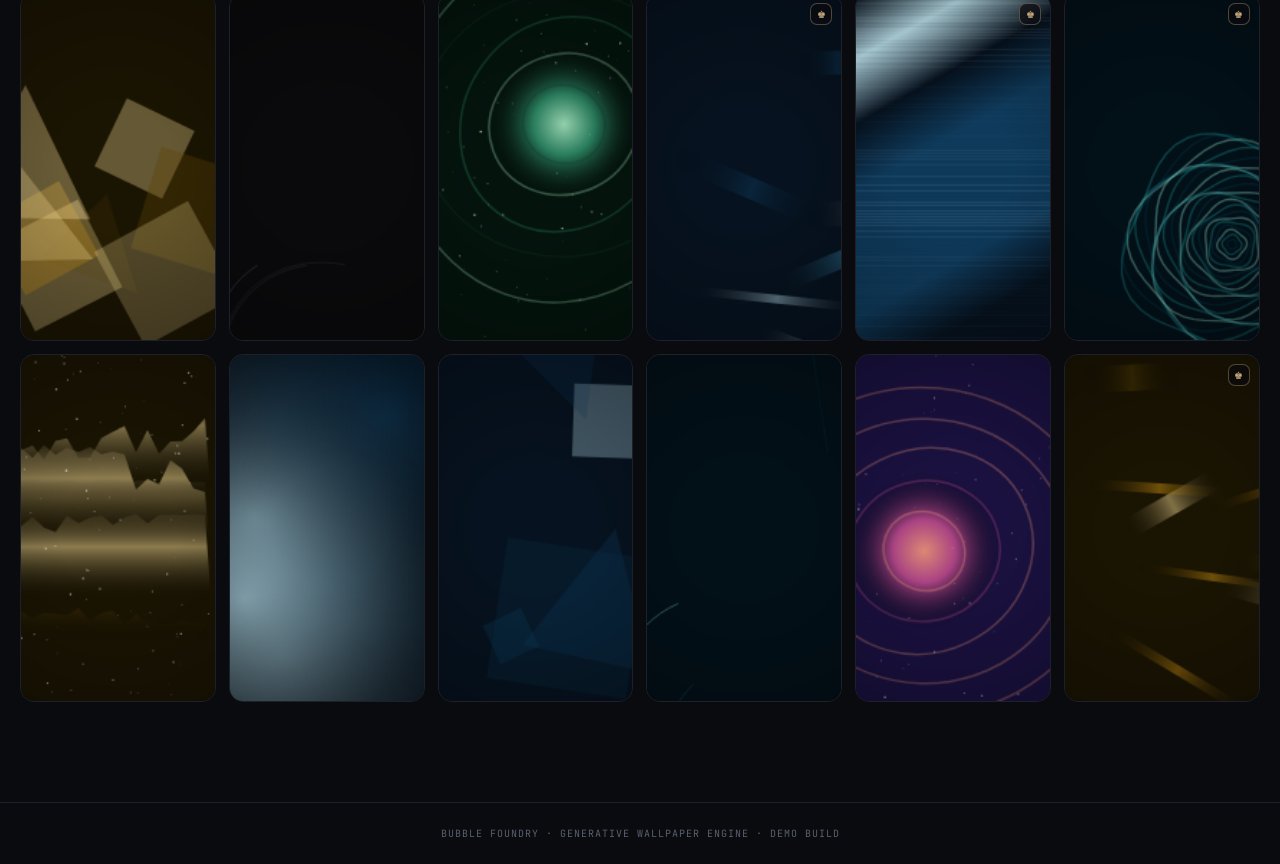
==== commit cf7a10ee: "Rename brand from ÆTHER to Bubble Update the brand name across the title, header, paywall heading, f" ====
--- a/index.html
+++ b/index.html
@@ -3,7 +3,7 @@
 <head>
 <meta charset="UTF-8">
 <meta name="viewport" content="width=device-width, initial-scale=1.0">
-<title>ÆTHER — Wallpaper Foundry</title>
+<title>Bubble — Wallpaper Foundry</title>
 <style>
   @import url('https://fonts.googleapis.com/css2?family=Space+Grotesk:wght@400;500;600;700&family=Inter:wght@400;500;600&family=JetBrains+Mono:wght@400;500&display=swap');
   :root{
@@ -140,7 +140,7 @@
   <div class="brand">
     <div class="logo"></div>
     <div>
-      <div class="bname">ÆTHER</div>
+      <div class="bname">Bubble</div>
       <div class="bsub">WALLPAPER FOUNDRY</div>
     </div>
   </div>
@@ -214,7 +214,7 @@
     <button class="x" id="pwClose">✕</button>
     <div class="top">
       <div class="crown">♚</div>
-      <h3>ÆTHER Pro</h3>
+      <h3>Bubble Pro</h3>
       <div class="sub">Unlock the full foundry.</div>
     </div>
     <div class="feats">
@@ -243,7 +243,7 @@
 
 <div class="toast" id="toast"></div>
 
-<footer>ÆTHER FOUNDRY · GENERATIVE WALLPAPER ENGINE · DEMO BUILD</footer>
+<footer>BUBBLE FOUNDRY · GENERATIVE WALLPAPER ENGINE · DEMO BUILD</footer>
 
 <script>
 /* ---------- seeded RNG ---------- */
@@ -507,7 +507,7 @@
   paint(cv,selected,r.w,r.h);
   if(!isPro){ // watermark on free
     const ctx=cv.getContext("2d");ctx.font=`${Math.round(r.w*0.022)}px monospace`;ctx.fillStyle="rgba(255,255,255,0.5)";ctx.textAlign="right";
-    ctx.fillText("ÆTHER · made with the free foundry",r.w-r.w*0.04,r.h-r.h*0.025);
+    ctx.fillText("Bubble · made with the free foundry",r.w-r.w*0.04,r.h-r.h*0.025);
   }
   const a=document.createElement("a");a.download=`aether-${selected.name.replace(/\s/g,'-').toLowerCase()}-${r.w}x${r.h}.png`;
   a.href=cv.toDataURL("image/png");a.click();
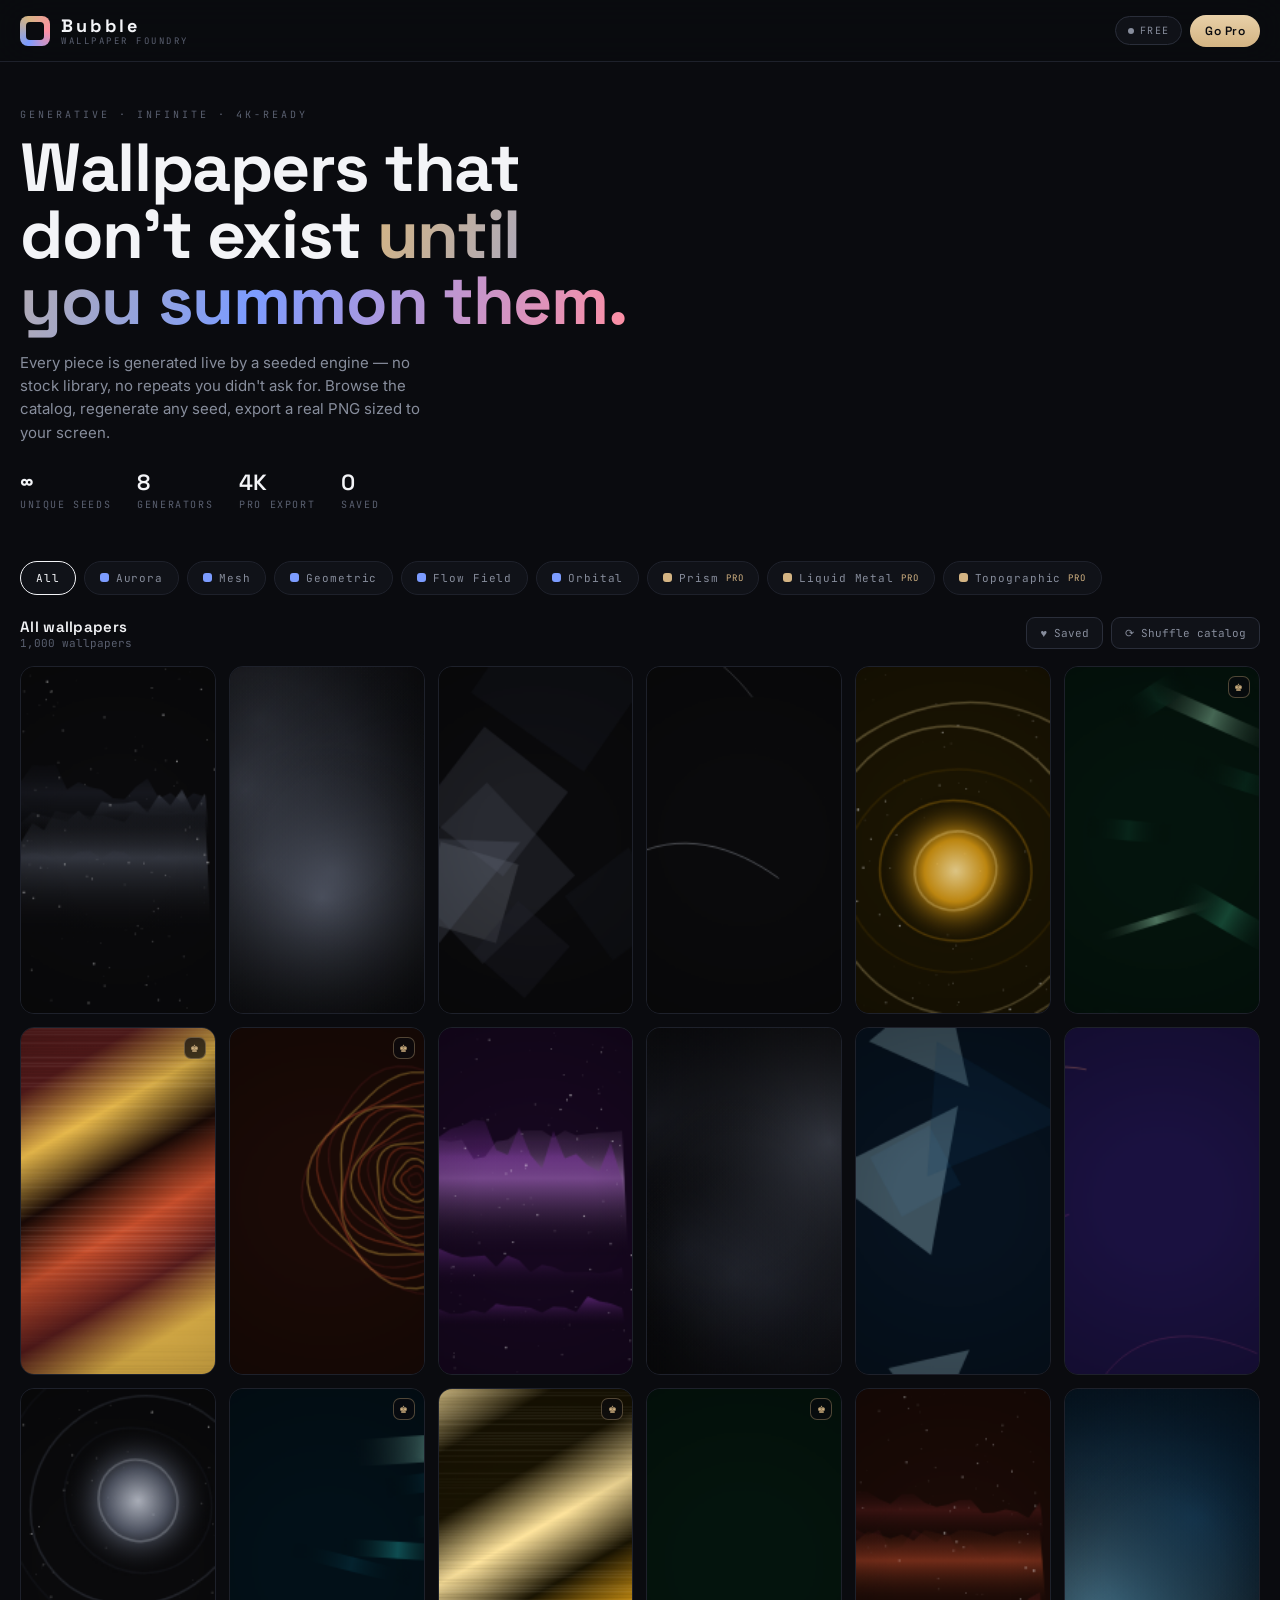
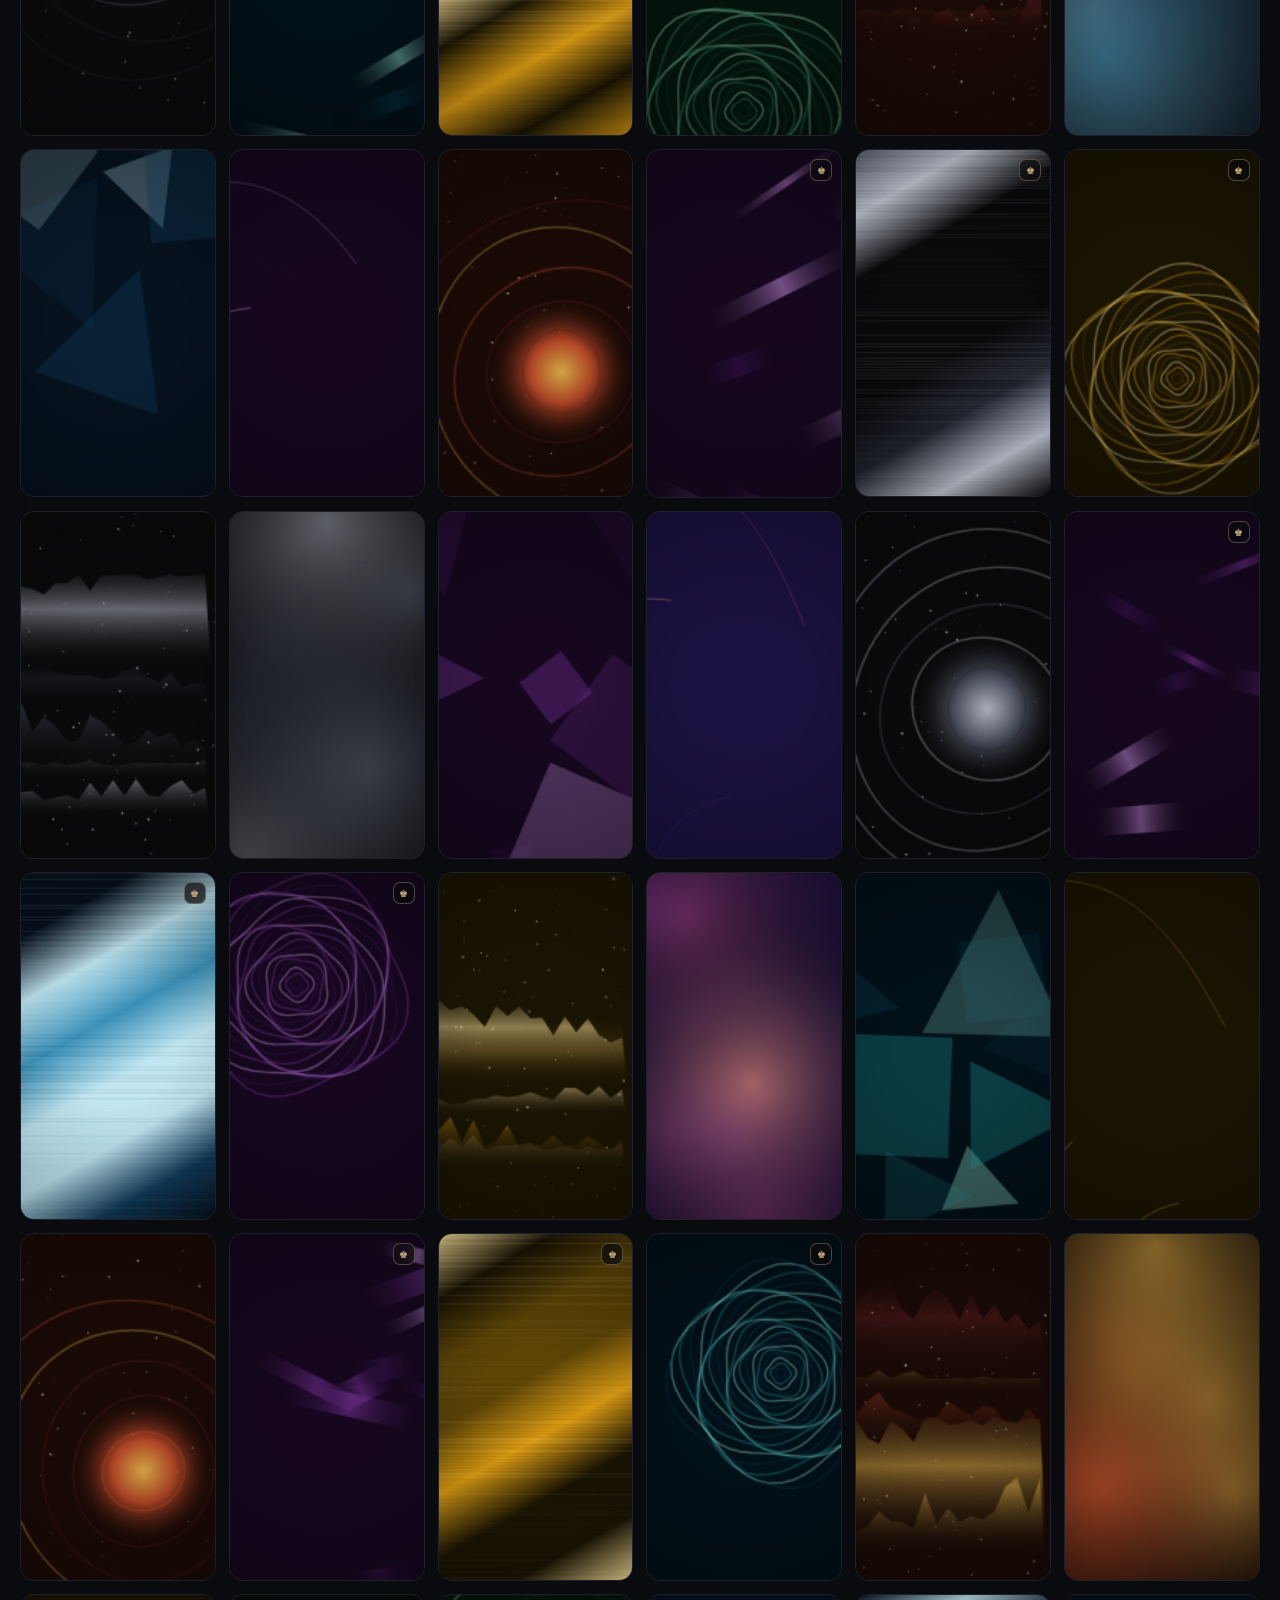
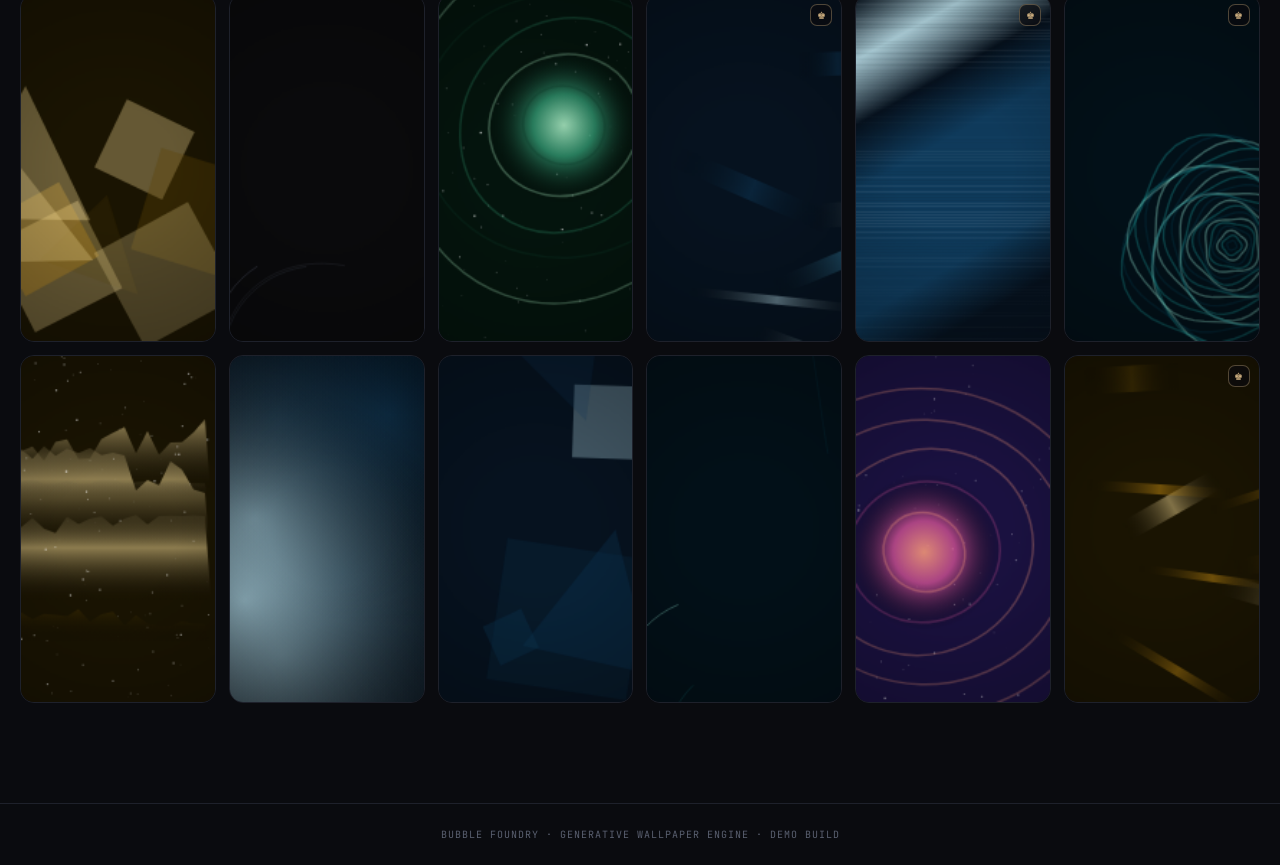
==== commit 608296cc: "Expand catalog to 1000 unique wallpapers Bump the generated catalog from 240 to 1000 deterministical" ====
--- a/index.html
+++ b/index.html
@@ -2,8 +2,18 @@
 <html lang="en">
 <head>
 <meta charset="UTF-8">
-<meta name="viewport" content="width=device-width, initial-scale=1.0">
+<meta name="viewport" content="width=device-width, initial-scale=1.0, viewport-fit=cover">
 <title>Bubble — Wallpaper Foundry</title>
+<!-- PWA / Android installable app -->
+<link rel="manifest" href="manifest.webmanifest">
+<meta name="theme-color" content="#0a0b0f">
+<meta name="mobile-web-app-capable" content="yes">
+<meta name="apple-mobile-web-app-capable" content="yes">
+<meta name="apple-mobile-web-app-title" content="Bubble">
+<meta name="apple-mobile-web-app-status-bar-style" content="black-translucent">
+<link rel="icon" type="image/png" sizes="192x192" href="icons/icon-192.png">
+<link rel="icon" type="image/png" sizes="512x512" href="icons/icon-512.png">
+<link rel="apple-touch-icon" href="icons/apple-touch-icon.png">
 <style>
   @import url('https://fonts.googleapis.com/css2?family=Space+Grotesk:wght@400;500;600;700&family=Inter:wght@400;500;600&family=JetBrains+Mono:wght@400;500&display=swap');
   :root{
@@ -33,6 +43,10 @@
   .upg{cursor:pointer;font-family:var(--f-d);font-weight:600;font-size:12px;letter-spacing:.04em;padding:8px 15px;border-radius:99px;border:none;color:#0a0b0f;background:linear-gradient(180deg,#e8d0a8,#d4b483);transition:transform .15s,box-shadow .2s}
   .upg:hover{transform:translateY(-1px);box-shadow:0 6px 22px -8px rgba(212,180,131,.6)}
   .upg:focus-visible,button:focus-visible,.chip:focus-visible{outline:2px solid var(--acc);outline-offset:2px}
+  .install{cursor:pointer;font-family:var(--f-m);font-size:11px;letter-spacing:.06em;padding:8px 13px;border-radius:99px;border:1px solid var(--acc);color:var(--acc);background:rgba(124,156,255,.08);transition:.15s}
+  .install:hover{background:rgba(124,156,255,.16)}
+  /* respect device notches when launched as an installed app */
+  header{padding-top:calc(14px + env(safe-area-inset-top));padding-left:calc(20px + env(safe-area-inset-left));padding-right:calc(20px + env(safe-area-inset-right))}
 
   /* hero */
   .hero{padding:46px 20px 26px;max-width:1340px;margin:0 auto;position:relative}
@@ -145,6 +159,7 @@
     </div>
   </div>
   <div class="hbtns">
+    <button class="install" id="installBtn" hidden>⤓ Install app</button>
     <div class="pill" id="statePill"><span class="sw" style="width:6px;height:6px;border-radius:99px;background:var(--mut)"></span> FREE</div>
     <button class="upg" id="upgBtn">Go Pro</button>
   </div>
@@ -168,6 +183,7 @@
   <div class="bar">
     <div>
       <h2 id="secTitle">All wallpapers</h2>
+      <div class="ct" id="catCt"></div>
     </div>
     <div class="ctrl">
       <button class="gbtn" id="favBtn">♥ Saved</button>
@@ -390,6 +406,7 @@
 let isPro=false, filter="all", showFav=false;
 let favs=new Set(), loaded=0, items=[], selected=null, selPlan="year", catShift=0;
 const PAGE=18;
+const CATALOG_SIZE=1000;
 
 /* favs store full item by seed */
 const favStore=new Map();
@@ -402,8 +419,8 @@
   }
   items=[];
   let pool = filter==="all" ? CATS : CATS.filter(c=>c.id===filter);
-  // generate a big virtual catalog deterministically
-  for(let i=0;i<240;i++){
+  // generate 1000 unique wallpapers deterministically (lazy-painted as you scroll)
+  for(let i=0;i<CATALOG_SIZE;i++){
     const cat=pool[(i+catShift)%pool.length];
     items.push(makeItem(cat.id, i*7+catShift));
   }
@@ -449,6 +466,7 @@
 function reset(){
   buildCatalog();loaded=0;grid.innerHTML="";
   document.getElementById("secTitle").textContent= showFav?"Saved wallpapers":(filter==="all"?"All wallpapers":CATS.find(c=>c.id===filter).name);
+  document.getElementById("catCt").textContent= showFav? (items.length+" saved") : (items.length.toLocaleString()+" wallpapers");
   document.getElementById("favBtn").dataset.on=showFav?"1":"0";
   if(showFav&&items.length===0){grid.innerHTML='<div style="grid-column:1/-1;text-align:center;color:var(--mut2);font-family:var(--f-m);font-size:12px;padding:50px">No saved wallpapers yet. Tap ♥ on any piece.</div>'}
   else loadMore();
@@ -509,7 +527,7 @@
     const ctx=cv.getContext("2d");ctx.font=`${Math.round(r.w*0.022)}px monospace`;ctx.fillStyle="rgba(255,255,255,0.5)";ctx.textAlign="right";
     ctx.fillText("Bubble · made with the free foundry",r.w-r.w*0.04,r.h-r.h*0.025);
   }
-  const a=document.createElement("a");a.download=`aether-${selected.name.replace(/\s/g,'-').toLowerCase()}-${r.w}x${r.h}.png`;
+  const a=document.createElement("a");a.download=`bubble-${selected.name.replace(/\s/g,'-').toLowerCase()}-${r.w}x${r.h}.png`;
   a.href=cv.toDataURL("image/png");a.click();
   toast(isPro?"Exported "+r.d+" ✓":"Downloaded ✓ — upgrade for 4K, no watermark");
 };
@@ -540,6 +558,32 @@
 
 document.getElementById("catCount").textContent=CATS.length;
 reset();
+
+/* ---------- PWA: installable Android app ---------- */
+// Register the service worker for offline support.
+if("serviceWorker" in navigator){
+  window.addEventListener("load",()=>{
+    navigator.serviceWorker.register("sw.js").catch(()=>{/* offline mode unavailable */});
+  });
+}
+// Custom "Install app" affordance (Chrome/Android, Edge, desktop Chrome).
+let deferredPrompt=null;
+const installBtn=document.getElementById("installBtn");
+const isStandalone=()=>matchMedia("(display-mode: standalone)").matches||navigator.standalone===true;
+window.addEventListener("beforeinstallprompt",e=>{
+  e.preventDefault();deferredPrompt=e;
+  if(!isStandalone())installBtn.hidden=false;
+});
+installBtn.onclick=async()=>{
+  if(!deferredPrompt) return;
+  installBtn.hidden=true;
+  deferredPrompt.prompt();
+  const{outcome}=await deferredPrompt.userChoice;
+  deferredPrompt=null;
+  toast(outcome==="accepted"?"Installing Bubble ♚":"Install dismissed — tap Install anytime");
+};
+window.addEventListener("appinstalled",()=>{installBtn.hidden=true;toast("Bubble installed ✓");});
+if(isStandalone())installBtn.hidden=true;
 </script>
 </body>
 </html>
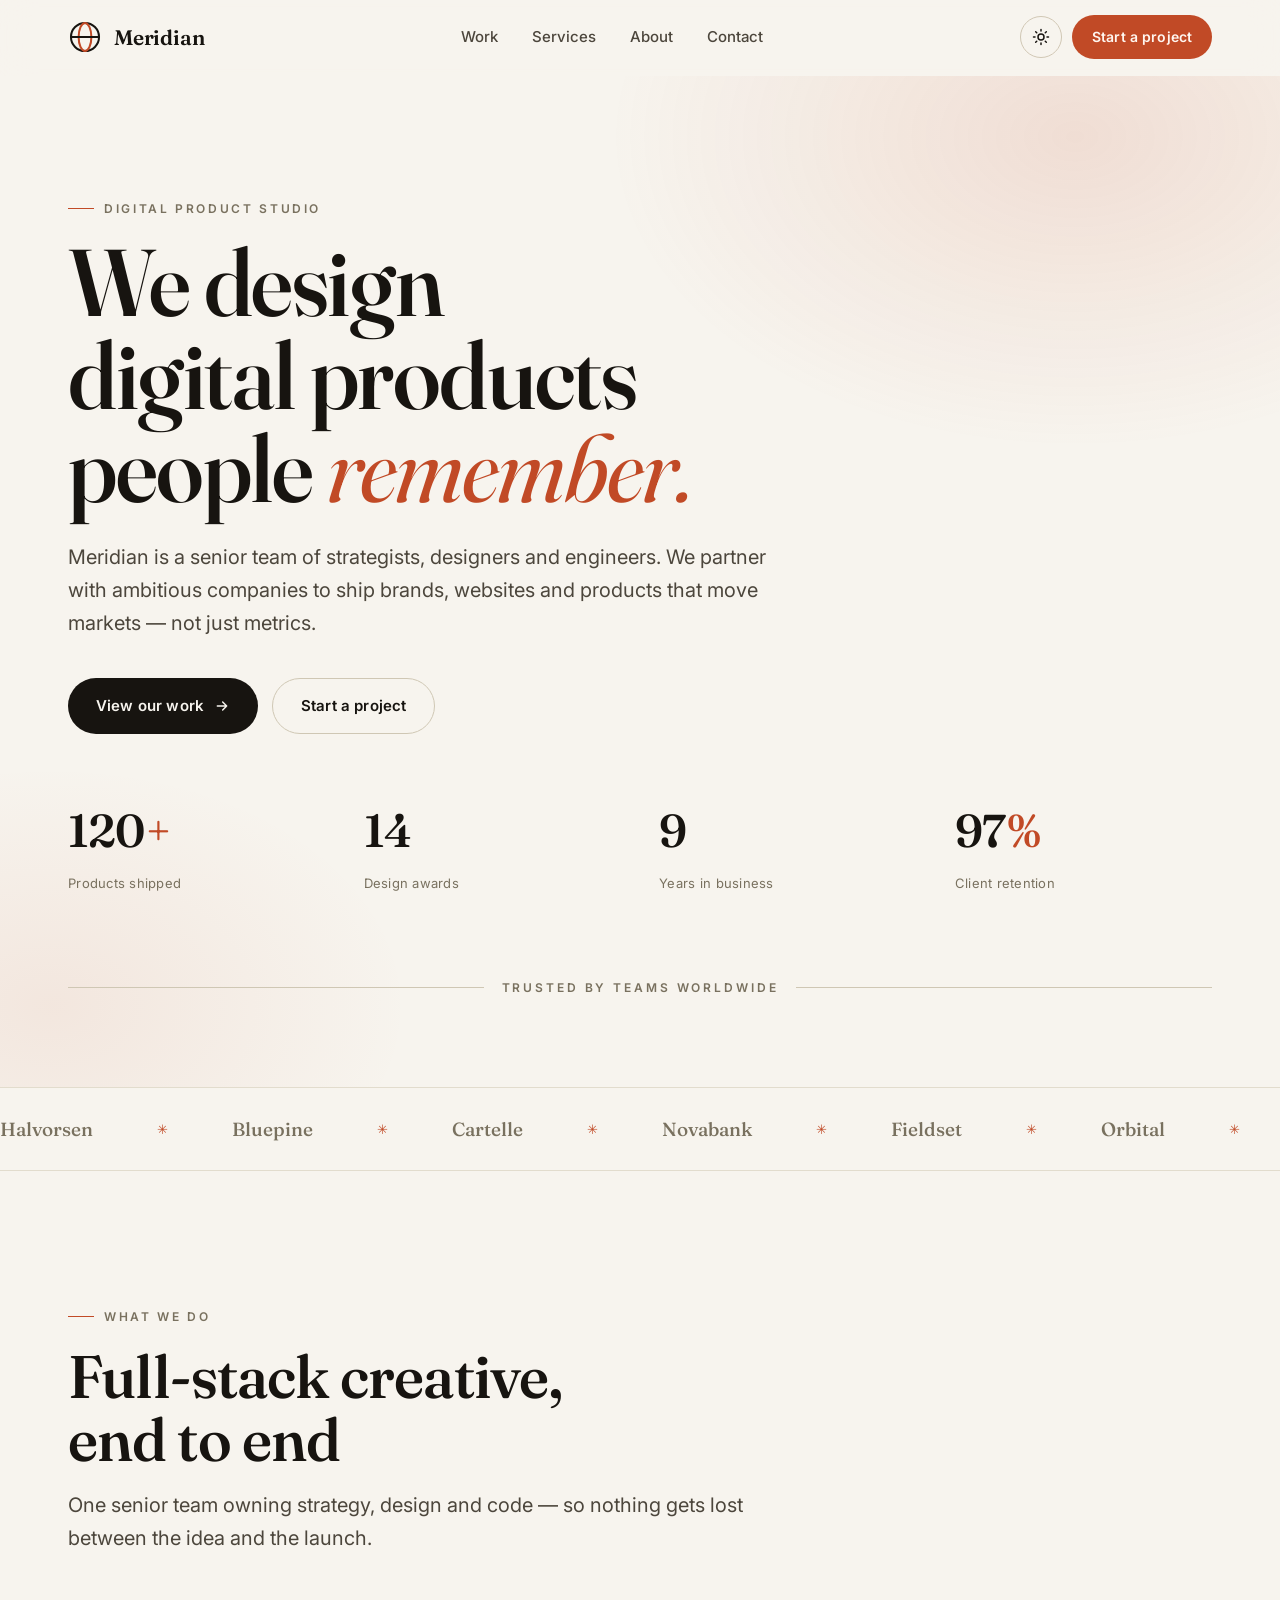
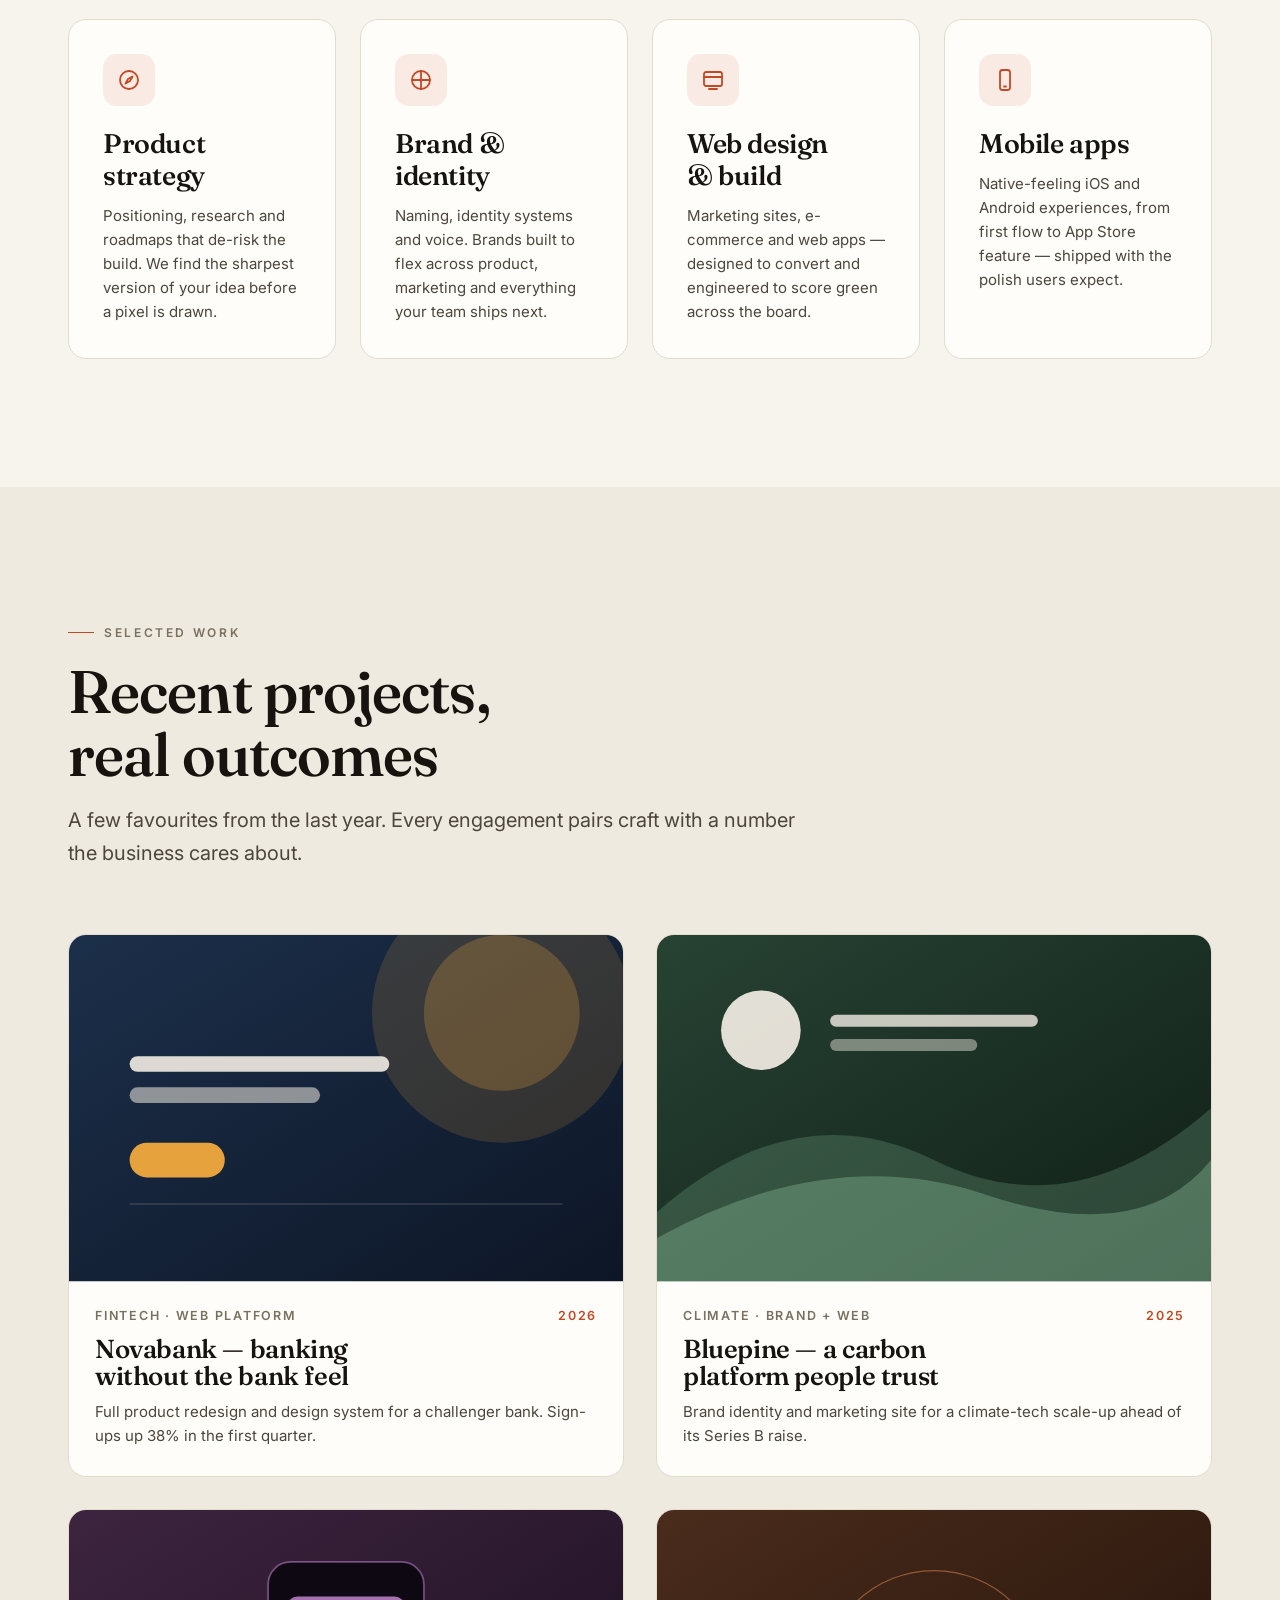
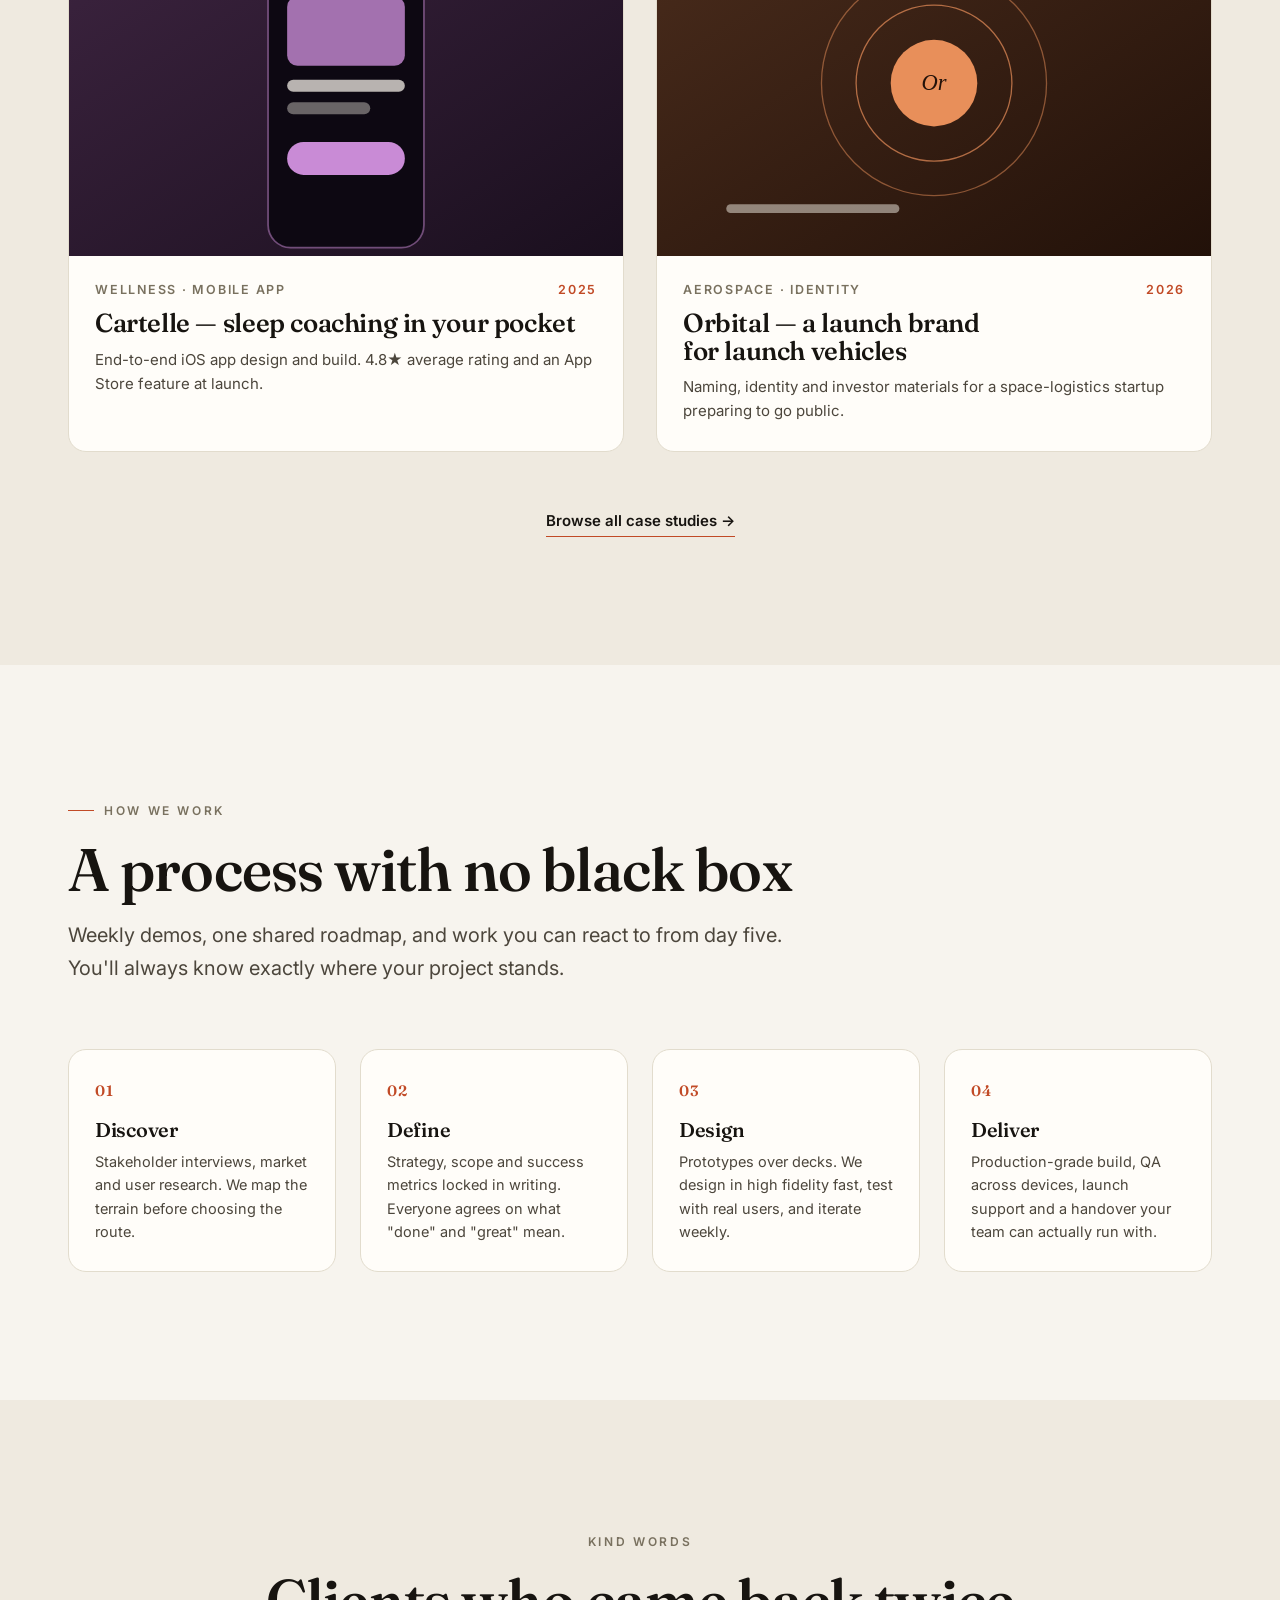
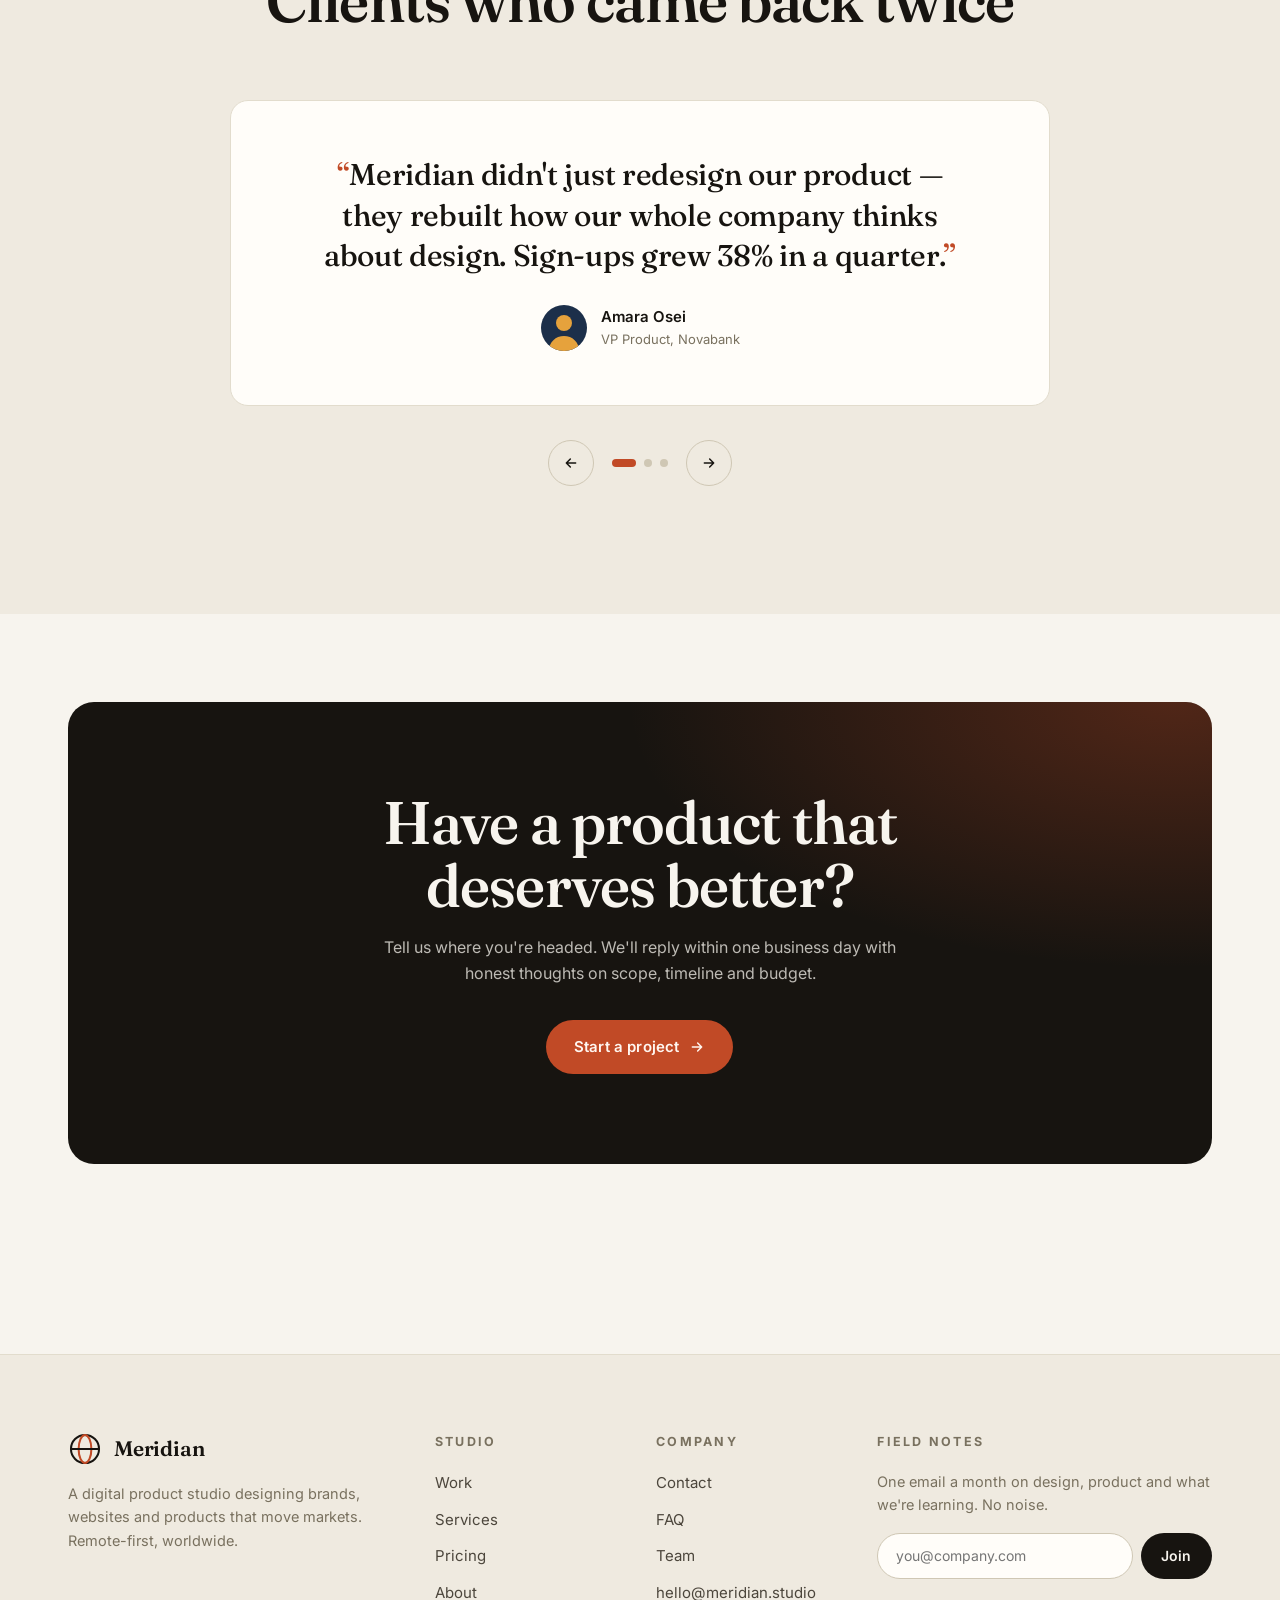
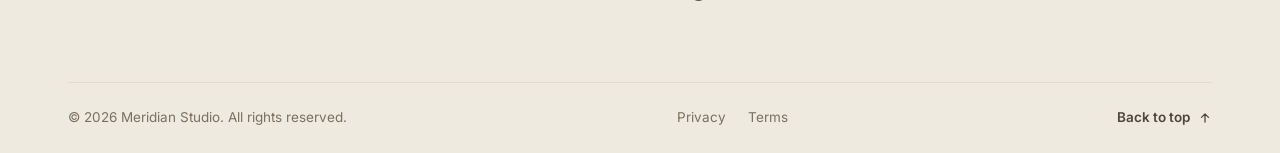
==== commit b10ee604: "Replace wallpaper app with Meridian — premium multi-page studio website Complete agency-grade static" ====
--- a/index.html
+++ b/index.html
@@ -1,589 +1,371 @@
 <!DOCTYPE html>
-<html lang="en">
+<html lang="en" data-theme="light">
 <head>
 <meta charset="UTF-8">
 <meta name="viewport" content="width=device-width, initial-scale=1.0, viewport-fit=cover">
-<title>Bubble — Wallpaper Foundry</title>
-<!-- PWA / Android installable app -->
-<link rel="manifest" href="manifest.webmanifest">
-<meta name="theme-color" content="#0a0b0f">
-<meta name="mobile-web-app-capable" content="yes">
-<meta name="apple-mobile-web-app-capable" content="yes">
-<meta name="apple-mobile-web-app-title" content="Bubble">
-<meta name="apple-mobile-web-app-status-bar-style" content="black-translucent">
-<link rel="icon" type="image/png" sizes="192x192" href="icons/icon-192.png">
-<link rel="icon" type="image/png" sizes="512x512" href="icons/icon-512.png">
-<link rel="apple-touch-icon" href="icons/apple-touch-icon.png">
-<style>
-  @import url('https://fonts.googleapis.com/css2?family=Space+Grotesk:wght@400;500;600;700&family=Inter:wght@400;500;600&family=JetBrains+Mono:wght@400;500&display=swap');
-  :root{
-    --bg:#0a0b0f; --bg2:#101218; --line:#1e212b; --line2:#2a2e3a;
-    --ink:#f3f4f7; --mut:#878d9c; --mut2:#5a6070;
-    --gold:#d4b483; --acc:#7c9cff;
-    --rad:14px;
-    --f-d:"Space Grotesk",-apple-system,sans-serif;
-    --f-b:"Inter",-apple-system,sans-serif;
-    --f-m:"JetBrains Mono",ui-monospace,monospace;
-  }
-  *{margin:0;padding:0;box-sizing:border-box}
-  html{-webkit-text-size-adjust:100%}
-  body{background:var(--bg);color:var(--ink);font-family:var(--f-b);overflow-x:hidden;-webkit-font-smoothing:antialiased}
-  ::selection{background:var(--gold);color:#000}
-
-  /* header */
-  header{position:sticky;top:0;z-index:40;background:rgba(10,11,15,.82);backdrop-filter:blur(20px);border-bottom:1px solid var(--line);padding:14px 20px;display:flex;align-items:center;justify-content:space-between;gap:12px}
-  .brand{display:flex;align-items:center;gap:11px}
-  .logo{width:30px;height:30px;border-radius:8px;background:conic-gradient(from 210deg,#7c9cff,#d4b483,#ff8fa3,#7c9cff);position:relative}
-  .logo::after{content:"";position:absolute;inset:6px;border-radius:4px;background:var(--bg)}
-  .bname{font-family:var(--f-d);font-weight:700;font-size:18px;letter-spacing:.18em}
-  .bsub{font-family:var(--f-m);font-size:9px;color:var(--mut2);letter-spacing:.28em;margin-top:-2px}
-  .hbtns{display:flex;gap:8px;align-items:center}
-  .pill{font-family:var(--f-m);font-size:10px;letter-spacing:.12em;padding:7px 12px;border-radius:99px;border:1px solid var(--line2);color:var(--mut);background:var(--bg2);display:flex;align-items:center;gap:6px}
-  .pill.is-pro{border-color:var(--gold);color:var(--gold)}
-  .upg{cursor:pointer;font-family:var(--f-d);font-weight:600;font-size:12px;letter-spacing:.04em;padding:8px 15px;border-radius:99px;border:none;color:#0a0b0f;background:linear-gradient(180deg,#e8d0a8,#d4b483);transition:transform .15s,box-shadow .2s}
-  .upg:hover{transform:translateY(-1px);box-shadow:0 6px 22px -8px rgba(212,180,131,.6)}
-  .upg:focus-visible,button:focus-visible,.chip:focus-visible{outline:2px solid var(--acc);outline-offset:2px}
-  .install{cursor:pointer;font-family:var(--f-m);font-size:11px;letter-spacing:.06em;padding:8px 13px;border-radius:99px;border:1px solid var(--acc);color:var(--acc);background:rgba(124,156,255,.08);transition:.15s}
-  .install:hover{background:rgba(124,156,255,.16)}
-  /* respect device notches when launched as an installed app */
-  header{padding-top:calc(14px + env(safe-area-inset-top));padding-left:calc(20px + env(safe-area-inset-left));padding-right:calc(20px + env(safe-area-inset-right))}
-
-  /* hero */
-  .hero{padding:46px 20px 26px;max-width:1340px;margin:0 auto;position:relative}
-  .eyebrow{font-family:var(--f-m);font-size:10px;letter-spacing:.3em;color:var(--mut2);margin-bottom:14px}
-  h1{font-family:var(--f-d);font-weight:700;font-size:clamp(34px,7vw,68px);line-height:.98;letter-spacing:-.02em;max-width:14ch}
-  h1 em{font-style:normal;background:linear-gradient(110deg,#d4b483,#7c9cff,#ff8fa3);-webkit-background-clip:text;background-clip:text;color:transparent}
-  .lede{color:var(--mut);font-size:15px;max-width:48ch;margin-top:16px;line-height:1.55}
-  .stats{display:flex;gap:26px;margin-top:24px;flex-wrap:wrap}
-  .stat .n{font-family:var(--f-d);font-weight:600;font-size:22px}
-  .stat .l{font-family:var(--f-m);font-size:10px;letter-spacing:.16em;color:var(--mut2);margin-top:2px}
-
-  /* category rail */
-  .rail{display:flex;gap:8px;padding:6px 20px 0;max-width:1340px;margin:18px auto 0;overflow-x:auto;scrollbar-width:none}
-  .rail::-webkit-scrollbar{display:none}
-  .chip{flex:none;cursor:pointer;font-family:var(--f-m);font-size:11px;letter-spacing:.08em;padding:9px 15px;border-radius:99px;border:1px solid var(--line);background:var(--bg2);color:var(--mut);white-space:nowrap;transition:.18s;display:flex;align-items:center;gap:7px}
-  .chip[data-on="1"]{color:var(--ink);border-color:var(--ink)}
-  .chip .lk{font-size:9px;color:var(--gold)}
-  .chip .sw{width:9px;height:9px;border-radius:3px}
-
-  /* grid */
-  .wrap{max-width:1340px;margin:0 auto;padding:22px 20px 90px}
-  .bar{display:flex;align-items:center;justify-content:space-between;margin-bottom:16px;gap:12px;flex-wrap:wrap}
-  .bar h2{font-family:var(--f-d);font-weight:600;font-size:15px;letter-spacing:.02em}
-  .bar .ct{font-family:var(--f-m);font-size:11px;color:var(--mut2)}
-  .ctrl{display:flex;gap:8px}
-  .gbtn{cursor:pointer;font-family:var(--f-m);font-size:11px;padding:8px 13px;border-radius:9px;border:1px solid var(--line2);background:var(--bg2);color:var(--mut);transition:.15s}
-  .gbtn:hover{color:var(--ink);border-color:var(--ink)}
-  .gbtn[data-on="1"]{color:var(--ink);border-color:var(--ink)}
-  .grid{display:grid;grid-template-columns:repeat(auto-fill,minmax(168px,1fr));gap:13px}
-  .card{position:relative;aspect-ratio:9/16;border-radius:var(--rad);overflow:hidden;cursor:pointer;border:1px solid var(--line);background:var(--bg2);transition:transform .2s,border-color .2s}
-  .card:hover{transform:translateY(-3px);border-color:var(--line2)}
-  .card canvas{width:100%;height:100%;display:block}
-  .card .meta{position:absolute;left:0;right:0;bottom:0;padding:9px 10px;background:linear-gradient(0deg,rgba(0,0,0,.72),transparent);display:flex;justify-content:space-between;align-items:flex-end;opacity:0;transition:.2s}
-  .card:hover .meta{opacity:1}
-  .card .id{font-family:var(--f-m);font-size:10px;letter-spacing:.06em}
-  .card .tg{font-family:var(--f-m);font-size:8.5px;color:var(--gold);letter-spacing:.1em}
-  .card .lock{position:absolute;top:9px;right:9px;width:22px;height:22px;border-radius:7px;background:rgba(10,11,15,.7);backdrop-filter:blur(6px);display:grid;place-items:center;font-size:10px;color:var(--gold);border:1px solid rgba(212,180,131,.35)}
-  .card .fav{position:absolute;top:9px;left:9px;width:22px;height:22px;border-radius:7px;background:rgba(10,11,15,.55);backdrop-filter:blur(6px);display:grid;place-items:center;font-size:11px;opacity:0;transition:.15s;color:#fff}
-  .card:hover .fav{opacity:1}
-  .card .fav[data-f="1"]{opacity:1;color:#ff8fa3}
-  .sentinel{height:10px}
-
-  /* modal */
-  .ov{position:fixed;inset:0;z-index:60;background:rgba(5,6,9,.86);backdrop-filter:blur(10px);display:none;align-items:center;justify-content:center;padding:20px}
-  .ov[data-open="1"]{display:flex}
-  .sheet{width:min(940px,100%);max-height:92vh;background:var(--bg2);border:1px solid var(--line2);border-radius:18px;overflow:hidden;display:grid;grid-template-columns:1fr 300px}
-  .pv{background:#000;display:grid;place-items:center;position:relative;min-height:300px}
-  .pv canvas{max-width:100%;max-height:88vh;display:block}
-  .info{padding:22px;display:flex;flex-direction:column;gap:16px;overflow-y:auto}
-  .info h3{font-family:var(--f-d);font-weight:600;font-size:19px;letter-spacing:.01em}
-  .kv{display:flex;justify-content:space-between;font-family:var(--f-m);font-size:11px;padding:9px 0;border-bottom:1px solid var(--line)}
-  .kv span:first-child{color:var(--mut2)}
-  .res{display:grid;grid-template-columns:1fr 1fr;gap:8px}
-  .ro{cursor:pointer;border:1px solid var(--line2);background:var(--bg);border-radius:10px;padding:11px;text-align:left;transition:.15s;position:relative}
-  .ro:hover{border-color:var(--ink)}
-  .ro .rl{font-family:var(--f-d);font-weight:600;font-size:13px}
-  .ro .rd{font-family:var(--f-m);font-size:9.5px;color:var(--mut2);margin-top:3px}
-  .ro .pr{position:absolute;top:9px;right:9px;font-size:9px;color:var(--gold)}
-  .ro.locked{opacity:.55}
-  .dl{cursor:pointer;width:100%;font-family:var(--f-d);font-weight:600;font-size:14px;padding:13px;border-radius:11px;border:none;background:var(--ink);color:#0a0b0f;transition:.15s}
-  .dl:hover{background:#fff}
-  .row2{display:flex;gap:8px}
-  .gst{flex:1;cursor:pointer;font-family:var(--f-m);font-size:11px;padding:11px;border-radius:10px;border:1px solid var(--line2);background:var(--bg);color:var(--mut);transition:.15s}
-  .gst:hover{color:var(--ink);border-color:var(--ink)}
-  .x{position:absolute;top:13px;right:13px;z-index:2;cursor:pointer;width:30px;height:30px;border-radius:9px;background:rgba(10,11,15,.6);border:1px solid var(--line2);color:var(--ink);font-size:15px;display:grid;place-items:center}
-
-  /* paywall */
-  .pw{width:min(440px,100%);background:var(--bg2);border:1px solid var(--gold);border-radius:18px;overflow:hidden;position:relative}
-  .pw .top{padding:26px 24px 20px;background:radial-gradient(120% 90% at 50% 0%,rgba(212,180,131,.16),transparent);text-align:center}
-  .pw .crown{font-size:26px}
-  .pw h3{font-family:var(--f-d);font-weight:700;font-size:23px;margin-top:8px;letter-spacing:.01em}
-  .pw .sub{color:var(--mut);font-size:13px;margin-top:6px}
-  .pw .feats{padding:4px 24px 8px;display:flex;flex-direction:column;gap:11px}
-  .feat{display:flex;gap:11px;align-items:flex-start;font-size:13px;color:var(--ink)}
-  .feat .ic{color:var(--gold);font-family:var(--f-m);margin-top:1px}
-  .feat small{color:var(--mut2);display:block;font-size:11px;margin-top:1px}
-  .plans{padding:14px 24px;display:flex;flex-direction:column;gap:9px}
-  .plan{cursor:pointer;border:1px solid var(--line2);background:var(--bg);border-radius:12px;padding:13px 15px;display:flex;justify-content:space-between;align-items:center;transition:.15s}
-  .plan[data-sel="1"]{border-color:var(--gold);background:rgba(212,180,131,.07)}
-  .plan .pn{font-family:var(--f-d);font-weight:600;font-size:14px}
-  .plan .pp small{color:var(--mut2);font-family:var(--f-m);font-size:10px}
-  .plan .pp b{font-family:var(--f-d);font-size:16px}
-  .plan .tag{font-family:var(--f-m);font-size:8.5px;color:var(--gold);border:1px solid var(--gold);border-radius:99px;padding:2px 7px;letter-spacing:.1em}
-  .pw .cta{margin:6px 24px 14px;cursor:pointer;width:calc(100% - 48px);font-family:var(--f-d);font-weight:700;font-size:15px;padding:14px;border-radius:12px;border:none;color:#0a0b0f;background:linear-gradient(180deg,#e8d0a8,#d4b483)}
-  .pw .fine{text-align:center;font-size:10.5px;color:var(--mut2);padding:0 24px 20px;line-height:1.5}
-
-  .toast{position:fixed;bottom:22px;left:50%;transform:translateX(-50%) translateY(20px);background:var(--ink);color:#0a0b0f;font-family:var(--f-d);font-weight:600;font-size:13px;padding:12px 20px;border-radius:99px;z-index:80;opacity:0;transition:.25s;pointer-events:none;display:flex;gap:8px;align-items:center}
-  .toast[data-on="1"]{opacity:1;transform:translateX(-50%) translateY(0)}
-
-  footer{border-top:1px solid var(--line);padding:24px 20px;text-align:center;font-family:var(--f-m);font-size:10px;color:var(--mut2);letter-spacing:.1em}
-
-  @media(max-width:680px){
-    .sheet{grid-template-columns:1fr;max-height:94vh}
-    .pv{min-height:auto;max-height:46vh}
-    .pv canvas{max-height:46vh}
-    .grid{grid-template-columns:repeat(auto-fill,minmax(140px,1fr));gap:10px}
-    .stats{gap:18px}
-  }
-  @media(prefers-reduced-motion:reduce){*{transition:none!important;animation:none!important}}
-</style>
+<title>Meridian — Digital Product Studio</title>
+<meta name="description" content="Meridian is a senior digital product studio. We design and build brands, websites and products that move markets — strategy, design and engineering under one roof.">
+<link rel="canonical" href="https://amoo2233.github.io/g/">
+<meta property="og:type" content="website">
+<meta property="og:site_name" content="Meridian Studio">
+<meta property="og:title" content="Meridian — Digital Product Studio">
+<meta property="og:description" content="We design and build brands, websites and products that move markets.">
+<meta property="og:url" content="https://amoo2233.github.io/g/">
+<meta name="twitter:card" content="summary_large_image">
+<meta name="theme-color" content="#f7f4ee">
+<link rel="icon" type="image/svg+xml" href="assets/favicon.svg">
+<link rel="preconnect" href="https://fonts.googleapis.com">
+<link rel="preconnect" href="https://fonts.gstatic.com" crossorigin>
+<link href="https://fonts.googleapis.com/css2?family=Fraunces:ital,opsz,wght@0,9..144,400..700;1,9..144,400..700&family=Inter:wght@400;500;600;700&display=swap" rel="stylesheet">
+<link rel="stylesheet" href="assets/css/styles.css">
+<script>
+  (function(){try{var t=localStorage.getItem("meridian-theme");if(!t)t=matchMedia("(prefers-color-scheme: dark)").matches?"dark":"light";document.documentElement.setAttribute("data-theme",t);}catch(e){}})();
+</script>
+<script type="application/ld+json">
+{
+  "@context": "https://schema.org",
+  "@type": "ProfessionalService",
+  "name": "Meridian Studio",
+  "description": "Digital product studio — strategy, brand, web design and engineering.",
+  "url": "https://amoo2233.github.io/g/",
+  "priceRange": "$$$",
+  "sameAs": []
+}
+</script>
 </head>
 <body>
-
-<header>
-  <div class="brand">
-    <div class="logo"></div>
-    <div>
-      <div class="bname">Bubble</div>
-      <div class="bsub">WALLPAPER FOUNDRY</div>
-    </div>
-  </div>
-  <div class="hbtns">
-    <button class="install" id="installBtn" hidden>⤓ Install app</button>
-    <div class="pill" id="statePill"><span class="sw" style="width:6px;height:6px;border-radius:99px;background:var(--mut)"></span> FREE</div>
-    <button class="upg" id="upgBtn">Go Pro</button>
+<a class="skip-link" href="#main">Skip to content</a>
+
+<header class="site-header">
+  <div class="container">
+    <a class="logo" href="index.html" aria-label="Meridian — home">
+      <svg class="mark" viewBox="0 0 40 40" fill="none" aria-hidden="true">
+        <circle cx="20" cy="20" r="16.5" stroke="currentColor" stroke-width="2.4"/>
+        <ellipse cx="20" cy="20" rx="7.5" ry="16.5" style="stroke:var(--accent)" stroke-width="2.4"/>
+        <line x1="3.5" y1="20" x2="36.5" y2="20" stroke="currentColor" stroke-width="2.4"/>
+      </svg>
+      Meridian
+    </a>
+    <nav class="main-nav" id="main-nav" aria-label="Primary">
+      <a href="work.html">Work</a>
+      <a href="services.html">Services</a>
+      <a href="about.html">About</a>
+      <a href="contact.html">Contact</a>
+      <a class="btn btn--accent btn--sm nav-cta" href="contact.html">Start a project</a>
+    </nav>
+    <div class="header-actions">
+      <button class="theme-toggle" type="button" aria-label="Toggle dark mode">
+        <svg class="icon-sun" viewBox="0 0 24 24" fill="none" stroke="currentColor" stroke-width="2" stroke-linecap="round" aria-hidden="true"><circle cx="12" cy="12" r="4"/><path d="M12 2v2m0 16v2M4.9 4.9l1.4 1.4m11.4 11.4 1.4 1.4M2 12h2m16 0h2M4.9 19.1l1.4-1.4m11.4-11.4 1.4-1.4"/></svg>
+        <svg class="icon-moon" viewBox="0 0 24 24" fill="none" stroke="currentColor" stroke-width="2" stroke-linecap="round" stroke-linejoin="round" aria-hidden="true"><path d="M21 12.8A9 9 0 1 1 11.2 3a7 7 0 0 0 9.8 9.8Z"/></svg>
+      </button>
+      <a class="btn btn--accent btn--sm header-cta" href="contact.html">Start a project</a>
+      <button class="nav-burger" type="button" aria-expanded="false" aria-controls="main-nav" aria-label="Open menu">
+        <span></span><span></span><span></span>
+      </button>
+    </div>
   </div>
 </header>
 
-<section class="hero">
-  <div class="eyebrow">GENERATIVE · INFINITE · 4K-READY</div>
-  <h1>Wallpapers that don't exist <em>until you summon them.</em></h1>
-  <p class="lede">Every piece is generated live by a seeded engine — no stock library, no repeats you didn't ask for. Browse the catalog, regenerate any seed, export a real PNG sized to your screen.</p>
-  <div class="stats">
-    <div class="stat"><div class="n">∞</div><div class="l">UNIQUE SEEDS</div></div>
-    <div class="stat"><div class="n" id="catCount">6</div><div class="l">GENERATORS</div></div>
-    <div class="stat"><div class="n">4K</div><div class="l">PRO EXPORT</div></div>
-    <div class="stat"><div class="n" id="favCount">0</div><div class="l">SAVED</div></div>
+<main id="main">
+
+  <!-- ===== Hero ===== -->
+  <section class="hero">
+    <div class="hero-bg" aria-hidden="true"></div>
+    <div class="container hero-grid">
+      <p class="eyebrow reveal">Digital product studio</p>
+      <h1 class="display-xl reveal" data-delay="1">We design digital products people <em class="swash">remember.</em></h1>
+      <p class="lede reveal" data-delay="2">Meridian is a senior team of strategists, designers and engineers. We partner with ambitious companies to ship brands, websites and products that move markets — not just metrics.</p>
+      <div class="hero-ctas reveal" data-delay="3">
+        <a class="btn btn--primary" href="work.html">View our work
+          <svg viewBox="0 0 24 24" fill="none" stroke="currentColor" stroke-width="2.2" stroke-linecap="round" stroke-linejoin="round" aria-hidden="true"><path d="M5 12h14M13 6l6 6-6 6"/></svg>
+        </a>
+        <a class="btn btn--ghost" href="contact.html">Start a project</a>
+      </div>
+
+      <div class="stats reveal" data-delay="4">
+        <div class="stat"><div class="num"><span data-count="120">0</span><span class="suffix">+</span></div><div class="lbl">Products shipped</div></div>
+        <div class="stat"><div class="num"><span data-count="14">0</span></div><div class="lbl">Design awards</div></div>
+        <div class="stat"><div class="num"><span data-count="9">0</span></div><div class="lbl">Years in business</div></div>
+        <div class="stat"><div class="num"><span data-count="97">0</span><span class="suffix">%</span></div><div class="lbl">Client retention</div></div>
+      </div>
+
+      <div class="hero-rule" aria-hidden="true"><span>Trusted by teams worldwide</span></div>
+    </div>
+  </section>
+
+  <!-- ===== Client marquee ===== -->
+  <div class="marquee-band" aria-hidden="true">
+    <div class="marquee">
+      <span>Halvorsen</span><span>Bluepine</span><span>Cartelle</span><span>Novabank</span><span>Fieldset</span><span>Orbital</span><span>Kinfolk Labs</span><span>Amberline</span>
+      <span>Halvorsen</span><span>Bluepine</span><span>Cartelle</span><span>Novabank</span><span>Fieldset</span><span>Orbital</span><span>Kinfolk Labs</span><span>Amberline</span>
+    </div>
   </div>
-</section>
-
-<div class="rail" id="rail"></div>
-
-<div class="wrap">
-  <div class="bar">
-    <div>
-      <h2 id="secTitle">All wallpapers</h2>
-      <div class="ct" id="catCt"></div>
-    </div>
-    <div class="ctrl">
-      <button class="gbtn" id="favBtn">♥ Saved</button>
-      <button class="gbtn" id="shuffleBtn">⟳ Shuffle catalog</button>
+
+  <!-- ===== Services ===== -->
+  <section class="section" aria-labelledby="services-title">
+    <div class="container">
+      <div class="section-head reveal">
+        <p class="eyebrow">What we do</p>
+        <h2 id="services-title" class="display-l">Full-stack creative, end to end</h2>
+        <p class="lede">One senior team owning strategy, design and code — so nothing gets lost between the idea and the launch.</p>
+      </div>
+      <div class="grid-4">
+        <article class="card reveal">
+          <div class="card-icon"><svg viewBox="0 0 24 24" fill="none" stroke="currentColor" stroke-width="1.8" stroke-linecap="round" stroke-linejoin="round" aria-hidden="true"><circle cx="12" cy="12" r="9"/><path d="M15.5 8.5 13 13l-4.5 2.5L11 11z"/></svg></div>
+          <h3 class="display-s">Product strategy</h3>
+          <p>Positioning, research and roadmaps that de-risk the build. We find the sharpest version of your idea before a pixel is drawn.</p>
+        </article>
+        <article class="card reveal" data-delay="1">
+          <div class="card-icon"><svg viewBox="0 0 24 24" fill="none" stroke="currentColor" stroke-width="1.8" stroke-linecap="round" stroke-linejoin="round" aria-hidden="true"><path d="M12 3v18M3 12h18"/><circle cx="12" cy="12" r="9"/></svg></div>
+          <h3 class="display-s">Brand &amp; identity</h3>
+          <p>Naming, identity systems and voice. Brands built to flex across product, marketing and everything your team ships next.</p>
+        </article>
+        <article class="card reveal" data-delay="2">
+          <div class="card-icon"><svg viewBox="0 0 24 24" fill="none" stroke="currentColor" stroke-width="1.8" stroke-linecap="round" stroke-linejoin="round" aria-hidden="true"><rect x="3" y="4" width="18" height="14" rx="2"/><path d="M3 9h18M8 21h8"/></svg></div>
+          <h3 class="display-s">Web design &amp; build</h3>
+          <p>Marketing sites, e-commerce and web apps — designed to convert and engineered to score green across the board.</p>
+        </article>
+        <article class="card reveal" data-delay="3">
+          <div class="card-icon"><svg viewBox="0 0 24 24" fill="none" stroke="currentColor" stroke-width="1.8" stroke-linecap="round" stroke-linejoin="round" aria-hidden="true"><rect x="7" y="2" width="10" height="20" rx="2.5"/><path d="M11 18.5h2"/></svg></div>
+          <h3 class="display-s">Mobile apps</h3>
+          <p>Native-feeling iOS and Android experiences, from first flow to App Store feature — shipped with the polish users expect.</p>
+        </article>
+      </div>
+    </div>
+  </section>
+
+  <!-- ===== Selected work ===== -->
+  <section class="section section--alt" aria-labelledby="work-title">
+    <div class="container">
+      <div class="section-head reveal">
+        <p class="eyebrow">Selected work</p>
+        <h2 id="work-title" class="display-l">Recent projects, real outcomes</h2>
+        <p class="lede">A few favourites from the last year. Every engagement pairs craft with a number the business cares about.</p>
+      </div>
+
+      <div class="work-grid">
+        <a class="work-card reveal" href="work.html">
+          <div class="work-cover" aria-hidden="true">
+            <svg viewBox="0 0 640 400" preserveAspectRatio="xMidYMid slice">
+              <defs><linearGradient id="hg1" x1="0" y1="0" x2="1" y2="1"><stop offset="0" stop-color="#1c2f4a"/><stop offset="1" stop-color="#0d1626"/></linearGradient></defs>
+              <rect width="640" height="400" fill="url(#hg1)"/>
+              <circle cx="500" cy="90" r="150" fill="#e6a23c" opacity=".16"/>
+              <circle cx="500" cy="90" r="90" fill="#e6a23c" opacity=".25"/>
+              <rect x="70" y="140" width="300" height="18" rx="9" fill="#f2ede4" opacity=".9"/>
+              <rect x="70" y="176" width="220" height="18" rx="9" fill="#f2ede4" opacity=".55"/>
+              <rect x="70" y="240" width="110" height="40" rx="20" fill="#e6a23c"/>
+              <rect x="70" y="310" width="500" height="1.5" fill="#f2ede4" opacity=".18"/>
+            </svg>
+          </div>
+          <div class="work-body">
+            <div class="work-kicker"><span>Fintech · Web platform</span><span class="yr">2026</span></div>
+            <h3>Novabank — banking without the bank feel</h3>
+            <p>Full product redesign and design system for a challenger bank. Sign-ups up 38% in the first quarter.</p>
+          </div>
+        </a>
+
+        <a class="work-card reveal" data-delay="1" href="work.html">
+          <div class="work-cover" aria-hidden="true">
+            <svg viewBox="0 0 640 400" preserveAspectRatio="xMidYMid slice">
+              <defs><linearGradient id="hg2" x1="0" y1="0" x2="1" y2="1"><stop offset="0" stop-color="#274233"/><stop offset="1" stop-color="#101f17"/></linearGradient></defs>
+              <rect width="640" height="400" fill="url(#hg2)"/>
+              <path d="M0 320 Q160 180 320 260 T640 200 V400 H0 Z" fill="#8fc7a0" opacity=".22"/>
+              <path d="M0 350 Q200 240 380 300 T640 260 V400 H0 Z" fill="#8fc7a0" opacity=".35"/>
+              <circle cx="120" cy="110" r="46" fill="#f2ede4" opacity=".92"/>
+              <rect x="200" y="92" width="240" height="14" rx="7" fill="#f2ede4" opacity=".8"/>
+              <rect x="200" y="120" width="170" height="14" rx="7" fill="#f2ede4" opacity=".45"/>
+            </svg>
+          </div>
+          <div class="work-body">
+            <div class="work-kicker"><span>Climate · Brand + web</span><span class="yr">2025</span></div>
+            <h3>Bluepine — a carbon platform people trust</h3>
+            <p>Brand identity and marketing site for a climate-tech scale-up ahead of its Series B raise.</p>
+          </div>
+        </a>
+
+        <a class="work-card reveal" href="work.html">
+          <div class="work-cover" aria-hidden="true">
+            <svg viewBox="0 0 640 400" preserveAspectRatio="xMidYMid slice">
+              <defs><linearGradient id="hg3" x1="0" y1="0" x2="1" y2="1"><stop offset="0" stop-color="#3d2440"/><stop offset="1" stop-color="#1a0f1e"/></linearGradient></defs>
+              <rect width="640" height="400" fill="url(#hg3)"/>
+              <rect x="230" y="60" width="180" height="330" rx="26" fill="#0d0812"/>
+              <rect x="230" y="60" width="180" height="330" rx="26" fill="none" stroke="#c98bd6" stroke-opacity=".5" stroke-width="2"/>
+              <rect x="252" y="100" width="136" height="80" rx="12" fill="#c98bd6" opacity=".8"/>
+              <rect x="252" y="196" width="136" height="14" rx="7" fill="#f2ede4" opacity=".75"/>
+              <rect x="252" y="222" width="96" height="14" rx="7" fill="#f2ede4" opacity=".4"/>
+              <rect x="252" y="268" width="136" height="38" rx="19" fill="#c98bd6"/>
+            </svg>
+          </div>
+          <div class="work-body">
+            <div class="work-kicker"><span>Wellness · Mobile app</span><span class="yr">2025</span></div>
+            <h3>Cartelle — sleep coaching in your pocket</h3>
+            <p>End-to-end iOS app design and build. 4.8★ average rating and an App Store feature at launch.</p>
+          </div>
+        </a>
+
+        <a class="work-card reveal" data-delay="1" href="work.html">
+          <div class="work-cover" aria-hidden="true">
+            <svg viewBox="0 0 640 400" preserveAspectRatio="xMidYMid slice">
+              <defs><linearGradient id="hg4" x1="0" y1="0" x2="1" y2="1"><stop offset="0" stop-color="#4a2c1c"/><stop offset="1" stop-color="#221109"/></linearGradient></defs>
+              <rect width="640" height="400" fill="url(#hg4)"/>
+              <circle cx="320" cy="200" r="130" fill="none" stroke="#e88f5a" stroke-width="1.5" opacity=".5"/>
+              <circle cx="320" cy="200" r="90" fill="none" stroke="#e88f5a" stroke-width="1.5" opacity=".7"/>
+              <circle cx="320" cy="200" r="50" fill="#e88f5a"/>
+              <text x="320" y="208" text-anchor="middle" font-family="Georgia,serif" font-size="26" fill="#221109" font-style="italic">Or</text>
+              <rect x="80" y="340" width="200" height="10" rx="5" fill="#f2ede4" opacity=".5"/>
+            </svg>
+          </div>
+          <div class="work-body">
+            <div class="work-kicker"><span>Aerospace · Identity</span><span class="yr">2026</span></div>
+            <h3>Orbital — a launch brand for launch vehicles</h3>
+            <p>Naming, identity and investor materials for a space-logistics startup preparing to go public.</p>
+          </div>
+        </a>
+      </div>
+
+      <div style="text-align:center;margin-top:clamp(36px,5vw,56px)" class="reveal">
+        <a class="link-arrow" href="work.html">Browse all case studies →</a>
+      </div>
+    </div>
+  </section>
+
+  <!-- ===== Process ===== -->
+  <section class="section" aria-labelledby="process-title">
+    <div class="container">
+      <div class="section-head reveal">
+        <p class="eyebrow">How we work</p>
+        <h2 id="process-title" class="display-l">A process with no black box</h2>
+        <p class="lede">Weekly demos, one shared roadmap, and work you can react to from day five. You'll always know exactly where your project stands.</p>
+      </div>
+      <div class="steps">
+        <div class="step reveal"><h3>Discover</h3><p>Stakeholder interviews, market and user research. We map the terrain before choosing the route.</p></div>
+        <div class="step reveal" data-delay="1"><h3>Define</h3><p>Strategy, scope and success metrics locked in writing. Everyone agrees on what "done" and "great" mean.</p></div>
+        <div class="step reveal" data-delay="2"><h3>Design</h3><p>Prototypes over decks. We design in high fidelity fast, test with real users, and iterate weekly.</p></div>
+        <div class="step reveal" data-delay="3"><h3>Deliver</h3><p>Production-grade build, QA across devices, launch support and a handover your team can actually run with.</p></div>
+      </div>
+    </div>
+  </section>
+
+  <!-- ===== Testimonials ===== -->
+  <section class="section section--alt" aria-labelledby="testi-title">
+    <div class="container">
+      <div class="section-head center reveal">
+        <p class="eyebrow">Kind words</p>
+        <h2 id="testi-title" class="display-l">Clients who came back twice</h2>
+      </div>
+
+      <div class="testimonials reveal" data-slider>
+        <div class="testi-track">
+          <div class="testi-slides">
+            <div class="testi-slide">
+              <div class="testi-card">
+                <blockquote>Meridian didn't just redesign our product — they rebuilt how our whole company thinks about design. Sign-ups grew 38% in a quarter.</blockquote>
+                <div class="testi-who">
+                  <div class="avatar" aria-hidden="true"><svg viewBox="0 0 46 46"><rect width="46" height="46" fill="#1c2f4a"/><circle cx="23" cy="18" r="8" fill="#e6a23c"/><path d="M8 46c0-9 6.7-15 15-15s15 6 15 15" fill="#e6a23c"/></svg></div>
+                  <div><div class="who-name">Amara Osei</div><div class="who-role">VP Product, Novabank</div></div>
+                </div>
+              </div>
+            </div>
+            <div class="testi-slide">
+              <div class="testi-card">
+                <blockquote>The rare studio that argues with you when you're wrong and ships ahead of schedule when you're right. Worth every dollar.</blockquote>
+                <div class="testi-who">
+                  <div class="avatar" aria-hidden="true"><svg viewBox="0 0 46 46"><rect width="46" height="46" fill="#274233"/><circle cx="23" cy="18" r="8" fill="#8fc7a0"/><path d="M8 46c0-9 6.7-15 15-15s15 6 15 15" fill="#8fc7a0"/></svg></div>
+                  <div><div class="who-name">Jonas Lindqvist</div><div class="who-role">CEO, Bluepine</div></div>
+                </div>
+              </div>
+            </div>
+            <div class="testi-slide">
+              <div class="testi-card">
+                <blockquote>From naming to App Store feature in five months. Our investors still mention the brand in every meeting.</blockquote>
+                <div class="testi-who">
+                  <div class="avatar" aria-hidden="true"><svg viewBox="0 0 46 46"><rect width="46" height="46" fill="#3d2440"/><circle cx="23" cy="18" r="8" fill="#c98bd6"/><path d="M8 46c0-9 6.7-15 15-15s15 6 15 15" fill="#c98bd6"/></svg></div>
+                  <div><div class="who-name">Priya Raghavan</div><div class="who-role">Founder, Cartelle</div></div>
+                </div>
+              </div>
+            </div>
+          </div>
+        </div>
+        <div class="testi-nav">
+          <button class="testi-btn" type="button" data-prev aria-label="Previous testimonial"><svg viewBox="0 0 24 24" fill="none" stroke="currentColor" stroke-width="2.2" stroke-linecap="round" stroke-linejoin="round"><path d="M19 12H5m6-6-6 6 6 6"/></svg></button>
+          <div class="testi-dots" role="tablist" aria-label="Testimonials"></div>
+          <button class="testi-btn" type="button" data-next aria-label="Next testimonial"><svg viewBox="0 0 24 24" fill="none" stroke="currentColor" stroke-width="2.2" stroke-linecap="round" stroke-linejoin="round"><path d="M5 12h14m-6-6 6 6-6 6"/></svg></button>
+        </div>
+      </div>
+    </div>
+  </section>
+
+  <!-- ===== CTA ===== -->
+  <section class="section section--tight">
+    <div class="container">
+      <div class="cta-band reveal">
+        <h2 class="display-l">Have a product that deserves better?</h2>
+        <p>Tell us where you're headed. We'll reply within one business day with honest thoughts on scope, timeline and budget.</p>
+        <a class="btn btn--accent" href="contact.html">Start a project
+          <svg viewBox="0 0 24 24" fill="none" stroke="currentColor" stroke-width="2.2" stroke-linecap="round" stroke-linejoin="round" aria-hidden="true"><path d="M5 12h14M13 6l6 6-6 6"/></svg>
+        </a>
+      </div>
+    </div>
+  </section>
+
+</main>
+
+<footer class="site-footer">
+  <div class="container">
+    <div class="footer-top">
+      <div class="footer-brand">
+        <a class="logo" href="index.html" aria-label="Meridian — home">
+          <svg class="mark" viewBox="0 0 40 40" fill="none" aria-hidden="true">
+            <circle cx="20" cy="20" r="16.5" stroke="currentColor" stroke-width="2.4"/>
+            <ellipse cx="20" cy="20" rx="7.5" ry="16.5" style="stroke:var(--accent)" stroke-width="2.4"/>
+            <line x1="3.5" y1="20" x2="36.5" y2="20" stroke="currentColor" stroke-width="2.4"/>
+          </svg>
+          Meridian
+        </a>
+        <p>A digital product studio designing brands, websites and products that move markets. Remote-first, worldwide.</p>
+      </div>
+      <nav class="footer-col" aria-label="Studio">
+        <div class="col-title">Studio</div>
+        <ul>
+          <li><a href="work.html">Work</a></li>
+          <li><a href="services.html">Services</a></li>
+          <li><a href="services.html#pricing">Pricing</a></li>
+          <li><a href="about.html">About</a></li>
+        </ul>
+      </nav>
+      <nav class="footer-col" aria-label="Company">
+        <div class="col-title">Company</div>
+        <ul>
+          <li><a href="contact.html">Contact</a></li>
+          <li><a href="contact.html#faq">FAQ</a></li>
+          <li><a href="about.html#team">Team</a></li>
+          <li><a href="mailto:hello@meridian.studio">hello@meridian.studio</a></li>
+        </ul>
+      </nav>
+      <div class="footer-col footer-news">
+        <div class="col-title">Field notes</div>
+        <p>One email a month on design, product and what we're learning. No noise.</p>
+        <form class="news-form" novalidate>
+          <label class="skip-link" for="news-email">Email address</label>
+          <input id="news-email" type="email" name="email" placeholder="you@company.com" autocomplete="email" required>
+          <button class="btn btn--primary btn--sm" type="submit">Join</button>
+        </form>
+        <p class="news-done" role="status">You're in — see you next month. ✳</p>
+      </div>
+    </div>
+    <div class="footer-bottom">
+      <span>© <span data-year>2026</span> Meridian Studio. All rights reserved.</span>
+      <div class="legal">
+        <a href="privacy.html">Privacy</a>
+        <a href="terms.html">Terms</a>
+      </div>
+      <a class="to-top" href="#top" onclick="window.scrollTo({top:0,behavior:'smooth'});return false;">Back to top
+        <svg viewBox="0 0 24 24" fill="none" stroke="currentColor" stroke-width="2.2" stroke-linecap="round" stroke-linejoin="round" aria-hidden="true"><path d="M12 19V5m-6 6 6-6 6 6"/></svg>
+      </a>
     </div>
   </div>
-  <div class="grid" id="grid"></div>
-  <div class="sentinel" id="sentinel"></div>
-</div>
-
-<!-- preview modal -->
-<div class="ov" id="ov">
-  <div class="sheet" id="sheet">
-    <div class="pv">
-      <button class="x" id="closeBtn">✕</button>
-      <canvas id="pvCanvas"></canvas>
-    </div>
-    <div class="info">
-      <div>
-        <div class="tg" id="iTag" style="font-family:var(--f-m);font-size:9px;color:var(--gold);letter-spacing:.16em"></div>
-        <h3 id="iName">—</h3>
-      </div>
-      <div>
-        <div class="kv"><span>Seed</span><span id="iSeed">—</span></div>
-        <div class="kv"><span>Generator</span><span id="iGen">—</span></div>
-        <div class="kv"><span>Palette</span><span id="iPal">—</span></div>
-      </div>
-      <div>
-        <div style="font-family:var(--f-m);font-size:10px;letter-spacing:.14em;color:var(--mut2);margin-bottom:8px">EXPORT RESOLUTION</div>
-        <div class="res" id="resGrid"></div>
-      </div>
-      <button class="dl" id="dlBtn">Download wallpaper</button>
-      <div class="row2">
-        <button class="gst" id="regenBtn">⟳ Regenerate seed</button>
-        <button class="gst" id="favBtn2">♥ Save</button>
-      </div>
-    </div>
-  </div>
-</div>
-
-<!-- paywall -->
-<div class="ov" id="pwOv">
-  <div class="pw">
-    <button class="x" id="pwClose">✕</button>
-    <div class="top">
-      <div class="crown">♚</div>
-      <h3>Bubble Pro</h3>
-      <div class="sub">Unlock the full foundry.</div>
-    </div>
-    <div class="feats">
-      <div class="feat"><span class="ic">✦</span><div>4K & 8K export<small>Free tops out at screen-res 1080p</small></div></div>
-      <div class="feat"><span class="ic">✦</span><div>3 exclusive generator packs<small>Prism, Liquid Metal & Topographic</small></div></div>
-      <div class="feat"><span class="ic">✦</span><div>No watermark, unlimited saves<small>Yours to keep, anywhere</small></div></div>
-    </div>
-    <div class="plans" id="plans">
-      <div class="plan" data-plan="month" data-sel="0">
-        <div class="pn">Monthly</div>
-        <div class="pp"><b>$3.99</b><small>/mo</small></div>
-      </div>
-      <div class="plan" data-plan="year" data-sel="1">
-        <div class="pn">Yearly <span class="tag">SAVE 58%</span></div>
-        <div class="pp"><b>$19.99</b><small>/yr</small></div>
-      </div>
-      <div class="plan" data-plan="life" data-sel="0">
-        <div class="pn">Lifetime</div>
-        <div class="pp"><b>$39.99</b><small>once</small></div>
-      </div>
-    </div>
-    <button class="cta" id="pwCta">Unlock Pro</button>
-    <div class="fine">Demo build — no real payment is processed. “Unlock” simulates a successful purchase so you can try every Pro feature.</div>
-  </div>
-</div>
-
-<div class="toast" id="toast"></div>
-
-<footer>BUBBLE FOUNDRY · GENERATIVE WALLPAPER ENGINE · DEMO BUILD</footer>
-
-<script>
-/* ---------- seeded RNG ---------- */
-function mulberry32(a){return function(){a|=0;a=a+0x6D2B79F5|0;let t=Math.imul(a^a>>>15,1|a);t=t+Math.imul(t^t>>>7,61|t)^t;return((t^t>>>14)>>>0)/4294967296}}
-function rngFor(seed){let h=2166136261;const s=String(seed);for(let i=0;i<s.length;i++){h^=s.charCodeAt(i);h=Math.imul(h,16777619)}return mulberry32(h>>>0)}
-
-/* ---------- palettes ---------- */
-const PALETTES=[
-  {n:"Nebula",c:["#1a1140","#5b2a86","#c44d8f","#ff9e7d"]},
-  {n:"Glacier",c:["#06121f","#0f3b5c","#3a8fb7","#bfe6f2"]},
-  {n:"Ember",c:["#1a0a06","#5c1d1d","#c94f2c","#f2c14e"]},
-  {n:"Verdant",c:["#04140d","#0e3b2a","#2f8f6b","#aef0c8"]},
-  {n:"Monolith",c:["#0a0a0c","#222530","#5a6070","#c7ccd8"]},
-  {n:"Orchid",c:["#16071f","#3d1457","#8a3ab0","#e6a6ff"]},
-  {n:"Solar",c:["#1a1402","#5c4406","#d99a13","#ffe49c"]},
-  {n:"Tidal",c:["#021018","#073a4a","#1f9c9c","#9ef2e0"]},
-];
-
-/* ---------- generators ---------- */
-const GENS={
-  aurora:(ctx,w,h,rng,pal)=>{
-    g(ctx,w,h,pal[0]);
-    for(let i=0;i<5;i++){
-      const cy=h*(0.2+rng()*0.6), amp=h*(0.08+rng()*0.16), col=pal[1+Math.floor(rng()*3)];
-      const grd=ctx.createLinearGradient(0,cy-amp,0,cy+amp);
-      grd.addColorStop(0,"transparent");grd.addColorStop(.5,col);grd.addColorStop(1,"transparent");
-      ctx.globalAlpha=.5;ctx.fillStyle=grd;ctx.beginPath();ctx.moveTo(0,cy);
-      for(let x=0;x<=w;x+=8){ctx.lineTo(x,cy+Math.sin(x*0.006+i*1.7+rng())*amp*0.6)}
-      ctx.lineTo(w,cy+amp*2);ctx.lineTo(0,cy+amp*2);ctx.closePath();ctx.fill();
-    }
-    ctx.globalAlpha=1;stars(ctx,w,h,rng,140);
-  },
-  mesh:(ctx,w,h,rng,pal)=>{
-    g(ctx,w,h,pal[0]);
-    for(let i=0;i<7;i++){
-      const x=rng()*w,y=rng()*h,r=(0.3+rng()*0.5)*Math.max(w,h),col=pal[1+Math.floor(rng()*3)];
-      const grd=ctx.createRadialGradient(x,y,0,x,y,r);
-      grd.addColorStop(0,col);grd.addColorStop(1,"transparent");
-      ctx.globalAlpha=.55;ctx.fillStyle=grd;ctx.fillRect(0,0,w,h);
-    }
-    ctx.globalAlpha=1;
-  },
-  geometric:(ctx,w,h,rng,pal)=>{
-    g(ctx,w,h,pal[0]);
-    const n=Math.floor(5+rng()*4);
-    for(let i=0;i<n;i++){
-      ctx.save();ctx.translate(rng()*w,rng()*h);ctx.rotate(rng()*Math.PI);
-      ctx.globalAlpha=.16+rng()*.22;ctx.fillStyle=pal[1+Math.floor(rng()*3)];
-      const s=(0.2+rng()*0.55)*Math.min(w,h);
-      if(rng()>.5){ctx.fillRect(-s/2,-s/2,s,s)}
-      else{ctx.beginPath();ctx.moveTo(0,-s/2);ctx.lineTo(s/2,s/2);ctx.lineTo(-s/2,s/2);ctx.closePath();ctx.fill()}
-      ctx.restore();
-    }
-    ctx.globalAlpha=1;
-  },
-  flow:(ctx,w,h,rng,pal)=>{
-    g(ctx,w,h,pal[0]);
-    ctx.lineWidth=1;const lines=Math.floor(w*h/9000);
-    for(let i=0;i<lines;i++){
-      let x=rng()*w,y=rng()*h;ctx.strokeStyle=pal[1+Math.floor(rng()*3)];ctx.globalAlpha=.18+rng()*.2;
-      ctx.beginPath();ctx.moveTo(x,y);
-      for(let s=0;s<28;s++){const a=(Math.sin(x*0.004)+Math.cos(y*0.004))*Math.PI;x+=Math.cos(a)*7;y+=Math.sin(a)*7;ctx.lineTo(x,y)}
-      ctx.stroke();
-    }
-    ctx.globalAlpha=1;
-  },
-  orbital:(ctx,w,h,rng,pal)=>{
-    g(ctx,w,h,pal[0]);stars(ctx,w,h,rng,90);
-    const cx=w*(0.3+rng()*0.4),cy=h*(0.3+rng()*0.4);
-    const sun=ctx.createRadialGradient(cx,cy,0,cx,cy,Math.min(w,h)*0.4);
-    sun.addColorStop(0,pal[3]);sun.addColorStop(.4,pal[2]);sun.addColorStop(1,"transparent");
-    ctx.globalAlpha=.85;ctx.fillStyle=sun;ctx.fillRect(0,0,w,h);ctx.globalAlpha=1;
-    for(let i=0;i<5;i++){ctx.strokeStyle=pal[1+Math.floor(rng()*3)];ctx.globalAlpha=.3;ctx.lineWidth=1.5;
-      ctx.beginPath();ctx.ellipse(cx,cy,(0.2+i*0.16)*w,(0.12+i*0.1)*h,rng()*Math.PI,0,Math.PI*2);ctx.stroke()}
-    ctx.globalAlpha=1;
-  },
-  /* PRO packs */
-  prism:(ctx,w,h,rng,pal)=>{
-    g(ctx,w,h,pal[0]);
-    const bands=Math.floor(6+rng()*5);
-    for(let i=0;i<bands;i++){
-      ctx.save();ctx.translate(rng()*w,rng()*h);ctx.rotate((rng()-.5)*1.2);
-      const grd=ctx.createLinearGradient(0,0,(0.4+rng()*0.6)*w,0);
-      grd.addColorStop(0,"transparent");grd.addColorStop(.5,pal[1+Math.floor(rng()*3)]);grd.addColorStop(1,"transparent");
-      ctx.globalAlpha=.45;ctx.fillStyle=grd;ctx.fillRect(0,0,w,(0.02+rng()*0.06)*h);ctx.restore();
-    }
-    ctx.globalAlpha=1;
-  },
-  metal:(ctx,w,h,rng,pal)=>{
-    const grd=ctx.createLinearGradient(0,0,w,h);
-    for(let i=0;i<8;i++)grd.addColorStop(i/7,pal[Math.floor(rng()*4)]);
-    ctx.fillStyle=grd;ctx.fillRect(0,0,w,h);
-    for(let y=0;y<h;y+=2){ctx.globalAlpha=.04+Math.sin(y*0.05+rng())*0.03;ctx.fillStyle=rng()>.5?"#fff":"#000";ctx.fillRect(0,y,w,1)}
-    ctx.globalAlpha=1;
-  },
-  topo:(ctx,w,h,rng,pal)=>{
-    g(ctx,w,h,pal[0]);ctx.lineWidth=1.4;
-    const rings=Math.floor(14+rng()*10),cx=rng()*w,cy=rng()*h;
-    for(let i=0;i<rings;i++){ctx.strokeStyle=pal[1+(i%3)];ctx.globalAlpha=.35;
-      ctx.beginPath();
-      for(let a=0;a<=Math.PI*2+0.1;a+=0.12){const rr=(i+1)*Math.min(w,h)/rings*0.55*(1+Math.sin(a*4+i)*0.08);ctx.lineTo(cx+Math.cos(a)*rr,cy+Math.sin(a)*rr)}
-      ctx.stroke();}
-    ctx.globalAlpha=1;
-  }
-};
-function g(ctx,w,h,c){ctx.fillStyle=c;ctx.fillRect(0,0,w,h)}
-function stars(ctx,w,h,rng,n){for(let i=0;i<n;i++){ctx.globalAlpha=rng()*.8;ctx.fillStyle="#fff";const r=rng()*1.3;ctx.fillRect(rng()*w,rng()*h,r,r)}ctx.globalAlpha=1}
-
-/* ---------- catalog meta ---------- */
-const CATS=[
-  {id:"aurora",name:"Aurora",pro:false},
-  {id:"mesh",name:"Mesh",pro:false},
-  {id:"geometric",name:"Geometric",pro:false},
-  {id:"flow",name:"Flow Field",pro:false},
-  {id:"orbital",name:"Orbital",pro:false},
-  {id:"prism",name:"Prism",pro:true},
-  {id:"metal",name:"Liquid Metal",pro:true},
-  {id:"topo",name:"Topographic",pro:true},
-];
-const NAMES=["Drift","Halcyon","Vesper","Cinder","Lumen","Onyx","Pallas","Zephyr","Astra","Mirage","Cobalt","Solace","Nocturne","Quill","Ravel","Tundra","Vellum","Wisp","Ember","Cyan","Slate","Aurora","Helix","Polar","Dune","Echo","Flux","Glint","Haze","Iris"];
-
-function makeItem(catId,i){
-  const cat=CATS.find(c=>c.id===catId);
-  const seed=catId+"-"+(1000+i*37%9000)+"-"+i;
-  const rng=rngFor(seed);
-  const pal=PALETTES[Math.floor(rng()*PALETTES.length)];
-  const name=NAMES[Math.floor(rng()*NAMES.length)]+" "+(Math.floor(rng()*900)+100);
-  return {seed,catId,catName:cat.name,pro:cat.pro,pal,name};
-}
-
-/* ---------- render ---------- */
-function paint(canvas,item,w,h){
-  canvas.width=w;canvas.height=h;
-  const ctx=canvas.getContext("2d");
-  const rng=rngFor(item.seed);
-  GENS[item.catId](ctx,w,h,rng,item.pal.c);
-  // subtle vignette
-  const v=ctx.createRadialGradient(w/2,h/2,Math.min(w,h)*0.3,w/2,h/2,Math.max(w,h)*0.75);
-  v.addColorStop(0,"transparent");v.addColorStop(1,"rgba(0,0,0,0.35)");
-  ctx.fillStyle=v;ctx.fillRect(0,0,w,h);
-}
-
-/* ---------- state ---------- */
-let isPro=false, filter="all", showFav=false;
-let favs=new Set(), loaded=0, items=[], selected=null, selPlan="year", catShift=0;
-const PAGE=18;
-const CATALOG_SIZE=1000;
-
-/* favs store full item by seed */
-const favStore=new Map();
-
-function buildCatalog(){
-  if(showFav){
-    // rebuild straight from the saved items, keyed by their exact seed
-    items=[...favs].map(s=>favStore.get(s)).filter(Boolean);
-    return;
-  }
-  items=[];
-  let pool = filter==="all" ? CATS : CATS.filter(c=>c.id===filter);
-  // generate 1000 unique wallpapers deterministically (lazy-painted as you scroll)
-  for(let i=0;i<CATALOG_SIZE;i++){
-    const cat=pool[(i+catShift)%pool.length];
-    items.push(makeItem(cat.id, i*7+catShift));
-  }
-}
-
-const grid=document.getElementById("grid");
-function renderRail(){
-  const rail=document.getElementById("rail");
-  rail.innerHTML="";
-  const all=document.createElement("button");
-  all.className="chip";all.dataset.on=filter==="all"&&!showFav?"1":"0";all.textContent="All";
-  all.onclick=()=>{filter="all";showFav=false;reset()};rail.appendChild(all);
-  CATS.forEach(c=>{
-    const b=document.createElement("button");b.className="chip";b.dataset.on=filter===c.id&&!showFav?"1":"0";
-    b.innerHTML=`<span class="sw"></span>${c.name}${c.pro?' <span class="lk">PRO</span>':''}`;
-    b.querySelector('.sw').style.background = c.pro?'var(--gold)':'#7c9cff';
-    b.onclick=()=>{filter=c.id;showFav=false;reset()};rail.appendChild(b);
-  });
-}
-
-function cardEl(item){
-  const c=document.createElement("div");c.className="card";
-  const cv=document.createElement("canvas");
-  c.appendChild(cv);
-  paint(cv,item,135,240);
-  const locked=item.pro&&!isPro;
-  const meta=document.createElement("div");meta.className="meta";
-  meta.innerHTML=`<div><div class="id">${item.name}</div></div><div class="tg">${item.catName.toUpperCase()}</div>`;
-  c.appendChild(meta);
-  if(locked){const lk=document.createElement("div");lk.className="lock";lk.textContent="♚";c.appendChild(lk)}
-  const fav=document.createElement("div");fav.className="fav";fav.dataset.f=favs.has(item.seed)?"1":"0";fav.textContent="♥";
-  fav.onclick=e=>{e.stopPropagation();toggleFav(item);fav.dataset.f=favs.has(item.seed)?"1":"0";if(showFav)reset()};
-  c.appendChild(fav);
-  c.onclick=()=>locked?openPaywall():openPreview(item);
-  return c;
-}
-
-function loadMore(){
-  const slice=items.slice(loaded,loaded+PAGE);
-  slice.forEach(it=>grid.appendChild(cardEl(it)));
-  loaded+=slice.length;
-}
-function reset(){
-  buildCatalog();loaded=0;grid.innerHTML="";
-  document.getElementById("secTitle").textContent= showFav?"Saved wallpapers":(filter==="all"?"All wallpapers":CATS.find(c=>c.id===filter).name);
-  document.getElementById("catCt").textContent= showFav? (items.length+" saved") : (items.length.toLocaleString()+" wallpapers");
-  document.getElementById("favBtn").dataset.on=showFav?"1":"0";
-  if(showFav&&items.length===0){grid.innerHTML='<div style="grid-column:1/-1;text-align:center;color:var(--mut2);font-family:var(--f-m);font-size:12px;padding:50px">No saved wallpapers yet. Tap ♥ on any piece.</div>'}
-  else loadMore();
-  renderRail();
-}
-
-/* infinite scroll */
-new IntersectionObserver(es=>{es.forEach(e=>{if(e.isIntersecting&&!showFav&&loaded<items.length)loadMore()})},{rootMargin:"600px"}).observe(document.getElementById("sentinel"));
-
-/* favs */
-function toggleFav(item){
-  if(favs.has(item.seed)){favs.delete(item.seed);favStore.delete(item.seed)}
-  else{favs.add(item.seed);favStore.set(item.seed,item)}
-  document.getElementById("favCount").textContent=favs.size;
-}
-
-/* ---------- preview ---------- */
-const RES=[
-  {l:"Phone HD",d:"1080 × 1920",w:1080,h:1920,pro:false},
-  {l:"Phone 2K",d:"1440 × 2560",w:1440,h:2560,pro:true},
-  {l:"Tablet 4K",d:"2048 × 2732",w:2048,h:2732,pro:true},
-  {l:"Desktop 4K",d:"3840 × 2160",w:3840,h:2160,pro:true},
-];
-let selRes=0;
-function openPreview(item){
-  selected=item;selRes=0;
-  document.getElementById("iName").textContent=item.name;
-  document.getElementById("iTag").textContent=item.catName.toUpperCase()+(item.pro?" · PRO":"");
-  document.getElementById("iSeed").textContent=item.seed;
-  document.getElementById("iGen").textContent=item.catName;
-  document.getElementById("iPal").textContent=item.pal.n;
-  paint(document.getElementById("pvCanvas"),item,540,960);
-  const rg=document.getElementById("resGrid");rg.innerHTML="";
-  RES.forEach((r,i)=>{
-    const b=document.createElement("button");b.className="ro"+((r.pro&&!isPro)?" locked":"");
-    b.innerHTML=`<div class="rl">${r.l}</div><div class="rd">${r.d}</div>${r.pro?'<div class="pr">♚</div>':''}`;
-    b.onclick=()=>{ if(r.pro&&!isPro){openPaywall();return} selRes=i;[...rg.children].forEach(c=>c.style.borderColor="");b.style.borderColor="var(--ink)"};
-    rg.appendChild(b);
-  });
-  rg.children[0].style.borderColor="var(--ink)";
-  document.getElementById("favBtn2").textContent=favs.has(item.seed)?"♥ Saved":"♥ Save";
-  document.getElementById("ov").dataset.open="1";
-}
-document.getElementById("closeBtn").onclick=()=>document.getElementById("ov").dataset.open="0";
-document.getElementById("ov").onclick=e=>{if(e.target.id==="ov")e.currentTarget.dataset.open="0"};
-document.getElementById("regenBtn").onclick=()=>{
-  // new seed within same generator
-  selected=makeItem(selected.catId, Math.floor(Math.random()*9999));
-  openPreview(selected);
-};
-document.getElementById("favBtn2").onclick=()=>{toggleFav(selected);document.getElementById("favBtn2").textContent=favs.has(selected.seed)?"♥ Saved":"♥ Save"};
-document.getElementById("dlBtn").onclick=()=>{
-  const r=RES[selRes];
-  if(r.pro&&!isPro){openPaywall();return}
-  const cv=document.createElement("canvas");
-  paint(cv,selected,r.w,r.h);
-  if(!isPro){ // watermark on free
-    const ctx=cv.getContext("2d");ctx.font=`${Math.round(r.w*0.022)}px monospace`;ctx.fillStyle="rgba(255,255,255,0.5)";ctx.textAlign="right";
-    ctx.fillText("Bubble · made with the free foundry",r.w-r.w*0.04,r.h-r.h*0.025);
-  }
-  const a=document.createElement("a");a.download=`bubble-${selected.name.replace(/\s/g,'-').toLowerCase()}-${r.w}x${r.h}.png`;
-  a.href=cv.toDataURL("image/png");a.click();
-  toast(isPro?"Exported "+r.d+" ✓":"Downloaded ✓ — upgrade for 4K, no watermark");
-};
-
-/* ---------- paywall ---------- */
-function openPaywall(){document.getElementById("pwOv").dataset.open="1"}
-document.getElementById("upgBtn").onclick=openPaywall;
-document.getElementById("pwClose").onclick=()=>document.getElementById("pwOv").dataset.open="0";
-document.getElementById("pwOv").onclick=e=>{if(e.target.id==="pwOv")e.currentTarget.dataset.open="0"};
-document.querySelectorAll(".plan").forEach(p=>p.onclick=()=>{
-  document.querySelectorAll(".plan").forEach(x=>x.dataset.sel="0");p.dataset.sel="1";selPlan=p.dataset.plan;
-});
-document.getElementById("pwCta").onclick=()=>{
-  isPro=true;
-  document.getElementById("pwOv").dataset.open="0";
-  const sp=document.getElementById("statePill");sp.className="pill is-pro";sp.innerHTML='<span style="font-size:9px">♚</span> PRO';
-  document.getElementById("upgBtn").style.display="none";
-  toast("Welcome to Pro ♚ — everything unlocked");
-  reset();
-  if(document.getElementById("ov").dataset.open==="1"&&selected)openPreview(selected);
-};
-
-/* ---------- misc ---------- */
-document.getElementById("favBtn").onclick=()=>{showFav=!showFav;if(showFav)filter="all";reset()};
-document.getElementById("shuffleBtn").onclick=()=>{catShift+=13;showFav=false;reset();toast("Catalog reshuffled")};
-let tT;function toast(m){const t=document.getElementById("toast");t.textContent=m;t.dataset.on="1";clearTimeout(tT);tT=setTimeout(()=>t.dataset.on="0",2400)}
-document.addEventListener("keydown",e=>{if(e.key==="Escape"){document.getElementById("ov").dataset.open="0";document.getElementById("pwOv").dataset.open="0"}});
-
-document.getElementById("catCount").textContent=CATS.length;
-reset();
-
-/* ---------- PWA: installable Android app ---------- */
-// Register the service worker for offline support.
-if("serviceWorker" in navigator){
-  window.addEventListener("load",()=>{
-    navigator.serviceWorker.register("sw.js").catch(()=>{/* offline mode unavailable */});
-  });
-}
-// Custom "Install app" affordance (Chrome/Android, Edge, desktop Chrome).
-let deferredPrompt=null;
-const installBtn=document.getElementById("installBtn");
-const isStandalone=()=>matchMedia("(display-mode: standalone)").matches||navigator.standalone===true;
-window.addEventListener("beforeinstallprompt",e=>{
-  e.preventDefault();deferredPrompt=e;
-  if(!isStandalone())installBtn.hidden=false;
-});
-installBtn.onclick=async()=>{
-  if(!deferredPrompt) return;
-  installBtn.hidden=true;
-  deferredPrompt.prompt();
-  const{outcome}=await deferredPrompt.userChoice;
-  deferredPrompt=null;
-  toast(outcome==="accepted"?"Installing Bubble ♚":"Install dismissed — tap Install anytime");
-};
-window.addEventListener("appinstalled",()=>{installBtn.hidden=true;toast("Bubble installed ✓");});
-if(isStandalone())installBtn.hidden=true;
-</script>
+</footer>
+
+<script src="assets/js/main.js"></script>
 </body>
 </html>
--- a/assets/css/styles.css
+++ b/assets/css/styles.css
@@ -0,0 +1,559 @@
+/* ============================================================
+   MERIDIAN — Digital Product Studio
+   Design system & global styles
+   ============================================================ */
+
+/* ---------- Tokens ---------- */
+:root{
+  --paper:#f7f4ee;
+  --paper-2:#efeae0;
+  --card:#fffdf9;
+  --ink:#171410;
+  --ink-2:#4c463c;
+  --mut:#79715f;
+  --line:#e2dccd;
+  --line-2:#cfc7b4;
+  --accent:#c14a26;
+  --accent-2:#a03c1c;
+  --accent-ink:#fff6f0;
+  --ok:#2c6e49;
+  --err:#b3261e;
+  --shadow:0 24px 60px -28px rgba(23,20,16,.25);
+  --shadow-sm:0 10px 30px -18px rgba(23,20,16,.28);
+  --rad:18px;
+  --rad-sm:12px;
+  --f-display:"Fraunces","Georgia",serif;
+  --f-body:"Inter",-apple-system,"Segoe UI",sans-serif;
+  --max:1240px;
+  --gutter:clamp(20px,4vw,48px);
+  --header-h:76px;
+  color-scheme:light;
+}
+[data-theme="dark"]{
+  --paper:#131110;
+  --paper-2:#1b1815;
+  --card:#1e1a17;
+  --ink:#f2ede4;
+  --ink-2:#c9c1b2;
+  --mut:#93897a;
+  --line:#2b2620;
+  --line-2:#3a332b;
+  --accent:#e06a3d;
+  --accent-2:#ef7f52;
+  --accent-ink:#1a0d07;
+  --shadow:0 24px 60px -28px rgba(0,0,0,.6);
+  --shadow-sm:0 10px 30px -18px rgba(0,0,0,.55);
+  color-scheme:dark;
+}
+
+/* ---------- Base ---------- */
+*,*::before,*::after{box-sizing:border-box;margin:0;padding:0}
+html{scroll-behavior:smooth;-webkit-text-size-adjust:100%}
+@media (prefers-reduced-motion:reduce){
+  html{scroll-behavior:auto}
+  *,*::before,*::after{animation-duration:.01ms!important;animation-iteration-count:1!important;transition-duration:.01ms!important}
+}
+body{
+  background:var(--paper);
+  color:var(--ink);
+  font-family:var(--f-body);
+  font-size:16px;
+  line-height:1.6;
+  -webkit-font-smoothing:antialiased;
+  overflow-x:hidden;
+}
+img,svg,video{max-width:100%;display:block}
+a{color:inherit;text-decoration:none}
+button{font:inherit;color:inherit;background:none;border:none;cursor:pointer}
+::selection{background:var(--accent);color:var(--accent-ink)}
+:focus-visible{outline:2px solid var(--accent);outline-offset:3px;border-radius:4px}
+
+.skip-link{
+  position:fixed;top:-100px;left:16px;z-index:200;
+  background:var(--ink);color:var(--paper);
+  padding:10px 18px;border-radius:10px;font-weight:600;font-size:14px;
+  transition:top .2s;
+}
+.skip-link:focus{top:14px}
+
+/* ---------- Typography ---------- */
+h1,h2,h3{font-family:var(--f-display);font-weight:560;letter-spacing:-.015em;line-height:1.05;text-wrap:balance}
+.display-xl{font-size:clamp(44px,7.4vw,96px);line-height:.98}
+.display-l{font-size:clamp(34px,5vw,60px)}
+.display-m{font-size:clamp(26px,3.4vw,40px)}
+.display-s{font-size:clamp(20px,2.4vw,27px);line-height:1.2}
+.lede{font-size:clamp(17px,1.6vw,20px);color:var(--ink-2);max-width:56ch;line-height:1.65}
+.eyebrow{
+  display:inline-flex;align-items:center;gap:10px;
+  font-size:12px;font-weight:600;letter-spacing:.22em;text-transform:uppercase;
+  color:var(--mut);margin-bottom:18px;
+}
+.eyebrow::before{content:"";width:26px;height:1px;background:var(--accent)}
+.accent{color:var(--accent)}
+em.swash{font-style:italic;font-weight:400;color:var(--accent)}
+
+/* ---------- Layout ---------- */
+.container{max-width:var(--max);margin:0 auto;padding-inline:var(--gutter)}
+.section{padding-block:clamp(72px,10vw,130px)}
+.section--tight{padding-block:clamp(48px,7vw,88px)}
+.section--alt{background:var(--paper-2)}
+.section-head{max-width:760px;margin-bottom:clamp(36px,5vw,64px)}
+.section-head.center{margin-inline:auto;text-align:center}
+.section-head.center .eyebrow{justify-content:center}
+.section-head.center .eyebrow::before{display:none}
+.section-head .lede{margin-top:18px}
+
+/* ---------- Buttons ---------- */
+.btn{
+  display:inline-flex;align-items:center;gap:10px;
+  font-weight:600;font-size:15px;letter-spacing:.01em;
+  padding:15px 28px;border-radius:999px;
+  transition:transform .18s ease,box-shadow .25s ease,background .18s ease,color .18s ease,border-color .18s ease;
+  will-change:transform;
+}
+.btn svg{width:16px;height:16px;transition:transform .18s ease}
+.btn:hover svg{transform:translateX(3px)}
+.btn--primary{background:var(--ink);color:var(--paper)}
+.btn--primary:hover{transform:translateY(-2px);box-shadow:var(--shadow-sm)}
+.btn--accent{background:var(--accent);color:var(--accent-ink)}
+.btn--accent:hover{background:var(--accent-2);transform:translateY(-2px);box-shadow:0 14px 34px -14px var(--accent)}
+[data-theme="dark"] .btn--accent:hover{background:var(--accent-2)}
+.btn--ghost{border:1.5px solid var(--line-2);color:var(--ink)}
+.btn--ghost:hover{border-color:var(--ink);transform:translateY(-2px)}
+.btn--sm{padding:11px 20px;font-size:14px}
+.link-arrow{
+  display:inline-flex;align-items:center;gap:8px;font-weight:600;font-size:15px;
+  color:var(--ink);border-bottom:1.5px solid var(--accent);padding-bottom:3px;
+  transition:gap .18s ease,color .18s ease;
+}
+.link-arrow:hover{gap:13px;color:var(--accent)}
+
+/* ---------- Header ---------- */
+.site-header{
+  position:sticky;top:0;z-index:100;height:var(--header-h);
+  display:flex;align-items:center;
+  background:color-mix(in srgb,var(--paper) 84%,transparent);
+  backdrop-filter:blur(16px);-webkit-backdrop-filter:blur(16px);
+  border-bottom:1px solid transparent;
+  transition:border-color .25s ease,background .25s ease;
+}
+.site-header.is-scrolled{border-bottom-color:var(--line)}
+.site-header .container{display:flex;align-items:center;justify-content:space-between;gap:24px;width:100%}
+.logo{display:flex;align-items:center;gap:12px;font-family:var(--f-display);font-weight:600;font-size:21px;letter-spacing:-.01em}
+.logo .mark{width:34px;height:34px;flex:none}
+.main-nav{display:flex;align-items:center;gap:6px}
+.main-nav a{
+  position:relative;font-size:15px;font-weight:500;color:var(--ink-2);
+  padding:9px 14px;border-radius:999px;transition:color .18s ease,background .18s ease;
+}
+.main-nav a:hover{color:var(--ink);background:color-mix(in srgb,var(--ink) 6%,transparent)}
+.main-nav a[aria-current="page"]{color:var(--ink);font-weight:600}
+.main-nav a[aria-current="page"]::after{
+  content:"";position:absolute;left:50%;bottom:2px;transform:translateX(-50%);
+  width:5px;height:5px;border-radius:50%;background:var(--accent);
+}
+.header-actions{display:flex;align-items:center;gap:10px}
+.theme-toggle{
+  width:42px;height:42px;border-radius:50%;display:grid;place-items:center;
+  border:1.5px solid var(--line-2);transition:border-color .18s,transform .18s;
+}
+.theme-toggle:hover{border-color:var(--ink);transform:rotate(15deg)}
+.theme-toggle svg{width:18px;height:18px}
+.theme-toggle .icon-moon{display:none}
+[data-theme="dark"] .theme-toggle .icon-sun{display:none}
+[data-theme="dark"] .theme-toggle .icon-moon{display:block}
+
+.nav-burger{display:none;width:42px;height:42px;border-radius:50%;border:1.5px solid var(--line-2);place-items:center;flex-direction:column;gap:5px}
+.nav-burger span{display:block;width:18px;height:2px;background:var(--ink);border-radius:2px;transition:transform .25s ease,opacity .2s ease}
+.nav-burger[aria-expanded="true"] span:nth-child(1){transform:translateY(7px) rotate(45deg)}
+.nav-burger[aria-expanded="true"] span:nth-child(2){opacity:0}
+.nav-burger[aria-expanded="true"] span:nth-child(3){transform:translateY(-7px) rotate(-45deg)}
+
+@media (max-width:920px){
+  .nav-burger{display:grid}
+  .header-cta{display:none}
+  .main-nav{
+    position:fixed;inset:var(--header-h) 0 auto 0;z-index:99;
+    flex-direction:column;align-items:stretch;gap:4px;
+    background:var(--paper);border-bottom:1px solid var(--line);
+    padding:18px var(--gutter) 28px;
+    transform:translateY(-12px);opacity:0;pointer-events:none;
+    transition:transform .25s ease,opacity .22s ease;
+    box-shadow:var(--shadow);
+  }
+  .main-nav.is-open{transform:translateY(0);opacity:1;pointer-events:auto}
+  .main-nav a{font-size:18px;padding:14px 10px;border-radius:12px}
+  .main-nav .nav-cta{margin-top:10px}
+}
+.nav-cta{display:none}
+@media (max-width:920px){.nav-cta{display:inline-flex;justify-content:center}}
+
+/* ---------- Hero ---------- */
+.hero{position:relative;padding:clamp(70px,9vw,120px) 0 clamp(56px,7vw,96px);overflow:hidden}
+.hero-grid{position:relative;z-index:1}
+.hero .display-xl{max-width:15ch}
+.hero .lede{margin-top:26px}
+.hero-ctas{display:flex;gap:14px;margin-top:38px;flex-wrap:wrap}
+.hero-bg{
+  position:absolute;inset:0;pointer-events:none;z-index:0;
+  background:
+    radial-gradient(52% 44% at 84% 6%,color-mix(in srgb,var(--accent) 13%,transparent),transparent 70%),
+    radial-gradient(40% 34% at 4% 92%,color-mix(in srgb,var(--accent) 8%,transparent),transparent 70%);
+}
+.hero-rule{display:flex;align-items:center;gap:18px;margin-top:clamp(48px,7vw,84px)}
+.hero-rule::before,.hero-rule::after{content:"";flex:1;height:1px;background:var(--line-2)}
+.hero-rule span{font-size:12px;letter-spacing:.24em;text-transform:uppercase;color:var(--mut);font-weight:600}
+
+/* stats strip */
+.stats{display:grid;grid-template-columns:repeat(4,1fr);gap:clamp(18px,3vw,40px);margin-top:clamp(40px,5vw,60px)}
+.stat .num{font-family:var(--f-display);font-size:clamp(30px,3.6vw,48px);font-weight:560;letter-spacing:-.02em;display:flex;align-items:baseline}
+.stat .num .suffix{color:var(--accent);margin-left:2px}
+.stat .lbl{font-size:13px;color:var(--mut);margin-top:6px;letter-spacing:.02em}
+@media (max-width:720px){.stats{grid-template-columns:repeat(2,1fr)}}
+
+/* ---------- Marquee ---------- */
+.marquee-band{border-block:1px solid var(--line);padding-block:26px;overflow:hidden}
+.marquee{display:flex;gap:64px;width:max-content;animation:marquee 34s linear infinite}
+.marquee-band:hover .marquee{animation-play-state:paused}
+.marquee span{
+  font-family:var(--f-display);font-size:19px;font-weight:500;color:var(--mut);
+  display:flex;align-items:center;gap:64px;white-space:nowrap;
+}
+.marquee span::after{content:"✳";font-size:13px;color:var(--accent)}
+@keyframes marquee{to{transform:translateX(-50%)}}
+
+/* ---------- Cards / grids ---------- */
+.grid-2{display:grid;grid-template-columns:repeat(2,1fr);gap:clamp(18px,2.6vw,28px)}
+.grid-3{display:grid;grid-template-columns:repeat(3,1fr);gap:clamp(18px,2.6vw,28px)}
+.grid-4{display:grid;grid-template-columns:repeat(4,1fr);gap:clamp(16px,2vw,24px)}
+@media (max-width:980px){.grid-3,.grid-4{grid-template-columns:repeat(2,1fr)}}
+@media (max-width:640px){.grid-2,.grid-3,.grid-4{grid-template-columns:1fr}}
+
+.card{
+  background:var(--card);border:1px solid var(--line);border-radius:var(--rad);
+  padding:clamp(24px,3vw,34px);
+  transition:transform .25s ease,box-shadow .3s ease,border-color .25s ease;
+}
+.card:hover{transform:translateY(-5px);box-shadow:var(--shadow);border-color:var(--line-2)}
+.card .card-icon{
+  width:52px;height:52px;border-radius:14px;display:grid;place-items:center;
+  background:color-mix(in srgb,var(--accent) 10%,transparent);color:var(--accent);margin-bottom:22px;
+}
+.card .card-icon svg{width:24px;height:24px}
+.card h3{margin-bottom:12px}
+.card p{color:var(--ink-2);font-size:15px}
+.card .card-tags{display:flex;flex-wrap:wrap;gap:8px;margin-top:20px}
+.tag{
+  font-size:12px;font-weight:600;letter-spacing:.04em;color:var(--mut);
+  border:1px solid var(--line-2);border-radius:999px;padding:5px 12px;
+}
+
+/* ---------- Work / case cards ---------- */
+.work-filters{display:flex;gap:10px;flex-wrap:wrap;margin-bottom:clamp(30px,4vw,44px)}
+.filter-chip{
+  font-size:14px;font-weight:600;padding:10px 20px;border-radius:999px;
+  border:1.5px solid var(--line-2);color:var(--ink-2);
+  transition:all .18s ease;
+}
+.filter-chip:hover{border-color:var(--ink);color:var(--ink)}
+.filter-chip[aria-pressed="true"]{background:var(--ink);border-color:var(--ink);color:var(--paper)}
+.work-grid{display:grid;grid-template-columns:repeat(2,1fr);gap:clamp(20px,3vw,32px)}
+@media (max-width:760px){.work-grid{grid-template-columns:1fr}}
+.work-card{
+  position:relative;background:var(--card);border:1px solid var(--line);border-radius:var(--rad);
+  overflow:hidden;cursor:pointer;text-align:left;width:100%;display:block;
+  transition:transform .25s ease,box-shadow .3s ease;
+}
+.work-card:hover{transform:translateY(-6px);box-shadow:var(--shadow)}
+.work-card.is-hidden{display:none}
+.work-cover{aspect-ratio:16/10;overflow:hidden;position:relative}
+.work-cover svg{width:100%;height:100%;transition:transform .6s cubic-bezier(.2,.7,.2,1)}
+.work-card:hover .work-cover svg{transform:scale(1.045)}
+.work-body{padding:24px 26px 28px;display:flex;flex-direction:column;gap:10px}
+.work-body .work-kicker{display:flex;justify-content:space-between;align-items:center;font-size:12.5px;font-weight:600;letter-spacing:.14em;text-transform:uppercase;color:var(--mut)}
+.work-body .work-kicker .yr{color:var(--accent)}
+.work-body h3{font-size:clamp(20px,2.2vw,26px)}
+.work-body p{color:var(--ink-2);font-size:15px}
+.work-open{
+  position:absolute;top:16px;right:16px;width:40px;height:40px;border-radius:50%;
+  background:color-mix(in srgb,var(--paper) 80%,transparent);backdrop-filter:blur(8px);
+  display:grid;place-items:center;opacity:0;transform:translateY(-6px);
+  transition:opacity .22s ease,transform .22s ease;border:1px solid var(--line);
+}
+.work-card:hover .work-open,.work-card:focus-visible .work-open{opacity:1;transform:translateY(0)}
+.work-open svg{width:16px;height:16px}
+
+/* case dialog */
+.case-dialog{
+  margin:auto;
+  width:min(880px,calc(100vw - 32px));max-height:min(86vh,900px);
+  border:1px solid var(--line-2);border-radius:22px;padding:0;
+  background:var(--card);color:var(--ink);box-shadow:var(--shadow);
+  overflow:hidden;
+}
+.case-dialog::backdrop{background:rgba(12,10,8,.62);backdrop-filter:blur(6px)}
+.case-dialog-inner{overflow-y:auto;max-height:inherit}
+.case-hero{aspect-ratio:21/9}
+.case-hero svg{width:100%;height:100%}
+.case-content{padding:clamp(26px,4vw,44px)}
+.case-content .eyebrow{margin-bottom:12px}
+.case-content h2{margin-bottom:16px}
+.case-content .case-text{color:var(--ink-2);max-width:62ch}
+.case-content .case-text p+p{margin-top:14px}
+.case-meta{display:grid;grid-template-columns:repeat(3,1fr);gap:16px;margin:30px 0 6px;padding-top:26px;border-top:1px solid var(--line)}
+@media (max-width:640px){.case-meta{grid-template-columns:1fr 1fr}}
+.case-meta .k{font-size:12px;letter-spacing:.14em;text-transform:uppercase;color:var(--mut);font-weight:600}
+.case-meta .v{font-family:var(--f-display);font-size:22px;margin-top:6px}
+.case-close{
+  position:absolute;top:14px;right:14px;width:42px;height:42px;border-radius:50%;
+  background:color-mix(in srgb,var(--paper) 82%,transparent);backdrop-filter:blur(8px);
+  border:1px solid var(--line);display:grid;place-items:center;z-index:2;
+  transition:transform .18s ease;
+}
+.case-close:hover{transform:rotate(90deg)}
+.case-close svg{width:16px;height:16px}
+
+/* ---------- Process / steps ---------- */
+.steps{counter-reset:step;display:grid;grid-template-columns:repeat(4,1fr);gap:clamp(16px,2vw,24px)}
+@media (max-width:980px){.steps{grid-template-columns:repeat(2,1fr)}}
+@media (max-width:600px){.steps{grid-template-columns:1fr}}
+.step{
+  counter-increment:step;position:relative;
+  background:var(--card);border:1px solid var(--line);border-radius:var(--rad);
+  padding:28px 26px;transition:transform .25s ease,box-shadow .3s ease;
+}
+.step:hover{transform:translateY(-5px);box-shadow:var(--shadow-sm)}
+.step::before{
+  content:"0" counter(step);
+  font-family:var(--f-display);font-size:15px;font-weight:600;color:var(--accent);
+  display:inline-block;margin-bottom:16px;letter-spacing:.06em;
+}
+.step h3{font-size:20px;margin-bottom:10px}
+.step p{font-size:14.5px;color:var(--ink-2)}
+
+/* ---------- Testimonials ---------- */
+.testimonials{position:relative}
+.testi-track{overflow:hidden}
+.testi-slides{display:flex;transition:transform .55s cubic-bezier(.2,.7,.2,1)}
+.testi-slide{flex:0 0 100%;padding:4px}
+.testi-card{
+  background:var(--card);border:1px solid var(--line);border-radius:var(--rad);
+  padding:clamp(30px,5vw,54px);text-align:center;max-width:820px;margin:0 auto;
+}
+.testi-card blockquote{
+  font-family:var(--f-display);font-size:clamp(21px,2.7vw,30px);font-weight:480;
+  line-height:1.35;letter-spacing:-.01em;text-wrap:balance;
+}
+.testi-card blockquote::before{content:"“";color:var(--accent)}
+.testi-card blockquote::after{content:"”";color:var(--accent)}
+.testi-who{margin-top:28px;display:flex;align-items:center;justify-content:center;gap:14px}
+.testi-who .avatar{width:46px;height:46px;border-radius:50%;overflow:hidden;flex:none}
+.testi-who .avatar svg{width:100%;height:100%}
+.testi-who .who-name{font-weight:600;font-size:15px;text-align:left}
+.testi-who .who-role{font-size:13px;color:var(--mut);text-align:left}
+.testi-nav{display:flex;align-items:center;justify-content:center;gap:18px;margin-top:30px}
+.testi-btn{
+  width:46px;height:46px;border-radius:50%;border:1.5px solid var(--line-2);
+  display:grid;place-items:center;transition:all .18s ease;
+}
+.testi-btn:hover{border-color:var(--ink);transform:translateY(-2px)}
+.testi-btn svg{width:16px;height:16px}
+.testi-dots{display:flex;gap:8px}
+.testi-dot{width:8px;height:8px;border-radius:50%;background:var(--line-2);transition:all .25s ease;padding:0}
+.testi-dot[aria-current="true"]{background:var(--accent);width:24px;border-radius:99px}
+
+/* ---------- Pricing ---------- */
+.pricing-grid{display:grid;grid-template-columns:repeat(3,1fr);gap:clamp(18px,2.4vw,26px);align-items:stretch}
+@media (max-width:960px){.pricing-grid{grid-template-columns:1fr;max-width:520px;margin-inline:auto}}
+.price-card{
+  position:relative;display:flex;flex-direction:column;
+  background:var(--card);border:1px solid var(--line);border-radius:22px;
+  padding:clamp(28px,3vw,38px);
+  transition:transform .25s ease,box-shadow .3s ease;
+}
+.price-card:hover{transform:translateY(-6px);box-shadow:var(--shadow)}
+.price-card.is-featured{border:2px solid var(--accent);box-shadow:var(--shadow)}
+.price-card .plan-badge{
+  position:absolute;top:-14px;left:50%;transform:translateX(-50%);
+  background:var(--accent);color:var(--accent-ink);font-size:12px;font-weight:700;
+  letter-spacing:.1em;text-transform:uppercase;padding:6px 16px;border-radius:999px;white-space:nowrap;
+}
+.price-card .plan-name{font-size:14px;font-weight:700;letter-spacing:.16em;text-transform:uppercase;color:var(--mut)}
+.price-card .plan-price{font-family:var(--f-display);font-size:clamp(38px,4vw,52px);font-weight:560;letter-spacing:-.02em;margin-top:14px}
+.price-card .plan-price small{font-family:var(--f-body);font-size:15px;font-weight:500;color:var(--mut);letter-spacing:0}
+.price-card .plan-desc{color:var(--ink-2);font-size:14.5px;margin-top:10px}
+.price-card ul{list-style:none;margin:26px 0 30px;display:grid;gap:12px;flex:1}
+.price-card li{display:flex;gap:11px;font-size:14.5px;color:var(--ink-2);align-items:flex-start}
+.price-card li svg{width:17px;height:17px;flex:none;color:var(--ok);margin-top:2px}
+.price-card .btn{justify-content:center}
+
+/* comparison table */
+.compare-wrap{overflow-x:auto;border:1px solid var(--line);border-radius:var(--rad);background:var(--card)}
+.compare{width:100%;border-collapse:collapse;min-width:640px;font-size:14.5px}
+.compare th,.compare td{padding:16px 20px;text-align:left;border-bottom:1px solid var(--line)}
+.compare thead th{font-size:13px;letter-spacing:.1em;text-transform:uppercase;color:var(--mut);background:var(--paper-2)}
+.compare tbody tr:last-child td{border-bottom:none}
+.compare td:not(:first-child),.compare th:not(:first-child){text-align:center}
+.compare .yes{color:var(--ok);font-weight:700}
+.compare .no{color:var(--mut)}
+
+/* ---------- FAQ ---------- */
+.faq{max-width:820px;margin-inline:auto;display:grid;gap:12px}
+.faq details{
+  background:var(--card);border:1px solid var(--line);border-radius:var(--rad-sm);
+  overflow:hidden;transition:border-color .2s ease;
+}
+.faq details[open]{border-color:var(--line-2)}
+.faq summary{
+  cursor:pointer;list-style:none;display:flex;justify-content:space-between;align-items:center;gap:16px;
+  padding:20px 24px;font-weight:600;font-size:16.5px;
+}
+.faq summary::-webkit-details-marker{display:none}
+.faq summary .plus{
+  flex:none;width:30px;height:30px;border-radius:50%;border:1.5px solid var(--line-2);
+  display:grid;place-items:center;font-size:16px;font-weight:400;line-height:1;
+  transition:transform .25s ease,background .2s,color .2s,border-color .2s;
+}
+.faq details[open] summary .plus{transform:rotate(45deg);background:var(--accent);border-color:var(--accent);color:var(--accent-ink)}
+.faq .faq-body{padding:0 24px 22px;color:var(--ink-2);font-size:15px;max-width:64ch}
+
+/* ---------- About: values / timeline / team ---------- */
+.values .card p{font-size:14.5px}
+.timeline{position:relative;max-width:760px;margin-inline:auto;padding-left:34px}
+.timeline::before{content:"";position:absolute;left:8px;top:6px;bottom:6px;width:2px;background:var(--line-2);border-radius:2px}
+.tl-item{position:relative;padding-bottom:clamp(30px,4vw,46px)}
+.tl-item:last-child{padding-bottom:0}
+.tl-item::before{
+  content:"";position:absolute;left:-33px;top:7px;width:16px;height:16px;border-radius:50%;
+  background:var(--paper);border:3px solid var(--accent);
+}
+.tl-item .tl-year{font-family:var(--f-display);font-size:15px;font-weight:600;color:var(--accent);letter-spacing:.04em}
+.tl-item h3{font-size:21px;margin:8px 0}
+.tl-item p{color:var(--ink-2);font-size:15px;max-width:56ch}
+
+.team-grid{display:grid;grid-template-columns:repeat(4,1fr);gap:clamp(16px,2vw,24px)}
+@media (max-width:980px){.team-grid{grid-template-columns:repeat(2,1fr)}}
+@media (max-width:520px){.team-grid{grid-template-columns:1fr}}
+.team-card{background:var(--card);border:1px solid var(--line);border-radius:var(--rad);overflow:hidden;transition:transform .25s ease,box-shadow .3s ease}
+.team-card:hover{transform:translateY(-5px);box-shadow:var(--shadow-sm)}
+.team-card .portrait{aspect-ratio:1}
+.team-card .portrait svg{width:100%;height:100%}
+.team-card .team-body{padding:18px 20px 22px}
+.team-card .team-body .nm{font-weight:600;font-size:16px}
+.team-card .team-body .rl{font-size:13.5px;color:var(--mut);margin-top:3px}
+
+/* ---------- Contact ---------- */
+.contact-grid{display:grid;grid-template-columns:1.05fr .85fr;gap:clamp(32px,5vw,72px);align-items:start}
+@media (max-width:900px){.contact-grid{grid-template-columns:1fr}}
+.contact-aside .aside-block{padding:22px 0;border-bottom:1px solid var(--line)}
+.contact-aside .aside-block:first-child{padding-top:0}
+.contact-aside .k{font-size:12px;font-weight:700;letter-spacing:.18em;text-transform:uppercase;color:var(--mut);margin-bottom:8px}
+.contact-aside .v{font-size:17px;font-weight:500}
+.contact-aside .v a{border-bottom:1.5px solid var(--accent);transition:color .18s}
+.contact-aside .v a:hover{color:var(--accent)}
+
+.form{display:grid;gap:20px;background:var(--card);border:1px solid var(--line);border-radius:22px;padding:clamp(26px,3.6vw,42px)}
+.form-row{display:grid;grid-template-columns:1fr 1fr;gap:20px}
+@media (max-width:600px){.form-row{grid-template-columns:1fr}}
+.field label{display:block;font-size:13.5px;font-weight:600;margin-bottom:8px}
+.field label .req{color:var(--accent)}
+.field input,.field select,.field textarea{
+  width:100%;font:inherit;font-size:15px;color:var(--ink);
+  background:var(--paper);border:1.5px solid var(--line-2);border-radius:12px;
+  padding:13px 16px;transition:border-color .18s ease,box-shadow .18s ease;
+}
+.field textarea{min-height:140px;resize:vertical}
+.field input:focus,.field select:focus,.field textarea:focus{
+  outline:none;border-color:var(--accent);
+  box-shadow:0 0 0 3px color-mix(in srgb,var(--accent) 18%,transparent);
+}
+.field.has-error input,.field.has-error select,.field.has-error textarea{border-color:var(--err)}
+.field .error-msg{display:none;font-size:13px;color:var(--err);margin-top:7px;font-weight:500}
+.field.has-error .error-msg{display:block}
+.form-foot{display:flex;align-items:center;justify-content:space-between;gap:18px;flex-wrap:wrap}
+.form-foot .note{font-size:13px;color:var(--mut);max-width:34ch}
+.form-success{
+  display:none;text-align:center;padding:clamp(40px,6vw,70px) clamp(24px,4vw,50px);
+  background:var(--card);border:1px solid var(--line);border-radius:22px;
+}
+.form-success.is-visible{display:block}
+.form-success .tick{
+  width:64px;height:64px;border-radius:50%;margin:0 auto 22px;display:grid;place-items:center;
+  background:color-mix(in srgb,var(--ok) 12%,transparent);color:var(--ok);
+}
+.form-success .tick svg{width:28px;height:28px}
+.form-success p{color:var(--ink-2);margin-top:12px;max-width:44ch;margin-inline:auto}
+
+/* ---------- CTA band ---------- */
+.cta-band{
+  position:relative;overflow:hidden;border-radius:26px;
+  background:var(--ink);color:var(--paper);
+  padding:clamp(50px,7vw,90px) clamp(26px,5vw,80px);
+  text-align:center;
+}
+[data-theme="dark"] .cta-band{background:var(--paper-2);border:1px solid var(--line-2);color:var(--ink)}
+.cta-band::before{
+  content:"";position:absolute;inset:-40%;
+  background:radial-gradient(38% 46% at 76% 22%,color-mix(in srgb,var(--accent) 34%,transparent),transparent 70%);
+  pointer-events:none;
+}
+.cta-band h2{position:relative;max-width:20ch;margin-inline:auto}
+.cta-band p{position:relative;margin:18px auto 34px;max-width:52ch;color:color-mix(in srgb,var(--paper) 74%,transparent)}
+[data-theme="dark"] .cta-band p{color:var(--ink-2)}
+.cta-band .btn{position:relative}
+
+/* ---------- Footer ---------- */
+.site-footer{border-top:1px solid var(--line);background:var(--paper-2);margin-top:clamp(60px,8vw,110px)}
+.footer-top{display:grid;grid-template-columns:1.3fr .7fr .7fr .9fr;gap:clamp(28px,4vw,56px);padding-block:clamp(48px,6vw,80px)}
+@media (max-width:900px){.footer-top{grid-template-columns:1fr 1fr}}
+@media (max-width:560px){.footer-top{grid-template-columns:1fr}}
+.footer-brand p{color:var(--mut);font-size:14.5px;max-width:34ch;margin-top:16px}
+.footer-col .col-title{font-size:12.5px;font-weight:700;letter-spacing:.18em;text-transform:uppercase;color:var(--mut);margin-bottom:18px}
+.footer-col ul{list-style:none;display:grid;gap:11px}
+.footer-col a{font-size:15px;color:var(--ink-2);transition:color .18s}
+.footer-col a:hover{color:var(--accent)}
+.footer-news p{font-size:14.5px;color:var(--mut);margin-bottom:16px}
+.news-form{display:flex;gap:8px}
+.news-form input{
+  flex:1;min-width:0;font:inherit;font-size:14px;color:var(--ink);
+  background:var(--card);border:1.5px solid var(--line-2);border-radius:999px;padding:11px 18px;
+}
+.news-form input:focus{outline:none;border-color:var(--accent)}
+.news-form button{flex:none}
+.news-done{display:none;font-size:14px;color:var(--ok);font-weight:600}
+.footer-bottom{
+  display:flex;align-items:center;justify-content:space-between;gap:16px;flex-wrap:wrap;
+  border-top:1px solid var(--line);padding-block:24px;font-size:13.5px;color:var(--mut);
+}
+.footer-bottom .legal{display:flex;gap:22px}
+.footer-bottom a:hover{color:var(--accent)}
+.to-top{display:inline-flex;align-items:center;gap:8px;font-weight:600;color:var(--ink-2)}
+.to-top:hover{color:var(--accent)}
+.to-top svg{width:14px;height:14px}
+
+/* ---------- 404 ---------- */
+.page-404{min-height:calc(100vh - var(--header-h));display:grid;place-items:center;text-align:center;padding:60px var(--gutter)}
+.page-404 .code{font-family:var(--f-display);font-size:clamp(100px,22vw,220px);font-weight:560;line-height:1;letter-spacing:-.04em}
+.page-404 .code em{font-style:italic;color:var(--accent)}
+.page-404 p{color:var(--ink-2);margin:18px auto 34px;max-width:44ch}
+
+/* ---------- Reveal animations ---------- */
+.reveal{opacity:0;transform:translateY(26px);transition:opacity .7s cubic-bezier(.2,.7,.2,1),transform .7s cubic-bezier(.2,.7,.2,1)}
+.reveal.is-inview{opacity:1;transform:none}
+.reveal[data-delay="1"]{transition-delay:.08s}
+.reveal[data-delay="2"]{transition-delay:.16s}
+.reveal[data-delay="3"]{transition-delay:.24s}
+.reveal[data-delay="4"]{transition-delay:.32s}
+@media (prefers-reduced-motion:reduce){.reveal{opacity:1;transform:none}}
+
+/* ---------- Legal / prose ---------- */
+.prose{max-width:720px}
+.prose h2{font-size:clamp(20px,2.4vw,26px);margin:38px 0 12px}
+.prose p,.prose li{color:var(--ink-2);font-size:15.5px}
+.prose p+p{margin-top:12px}
+.prose ul{margin:12px 0 0 20px;display:grid;gap:8px}
+.prose .updated{font-size:13px;color:var(--mut);margin-top:14px}
+
+/* page-head (interior pages) */
+.page-head{padding:clamp(64px,9vw,110px) 0 clamp(30px,4vw,48px)}
+.page-head .lede{margin-top:20px}
